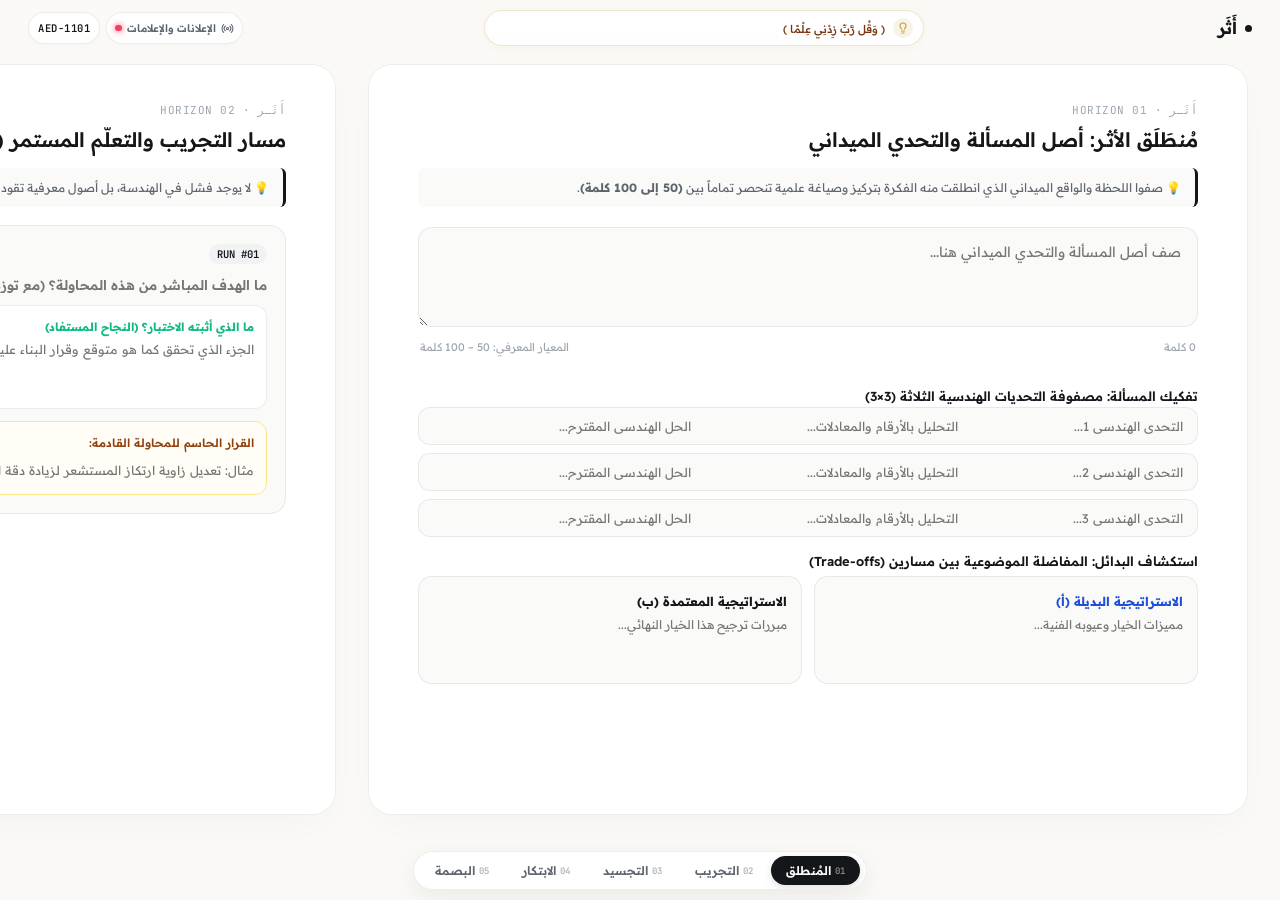
==== index.html @ 67feaacb "Rename أثر • ATHAR.html to index.html" ====
<!DOCTYPE html>
<html lang="ar" dir="rtl">
<head>
  <meta charset="UTF-8">
  <meta name="viewport" content="width=device-width, initial-scale=1.0, maximum-scale=1.0, user-scalable=no, viewport-fit=cover">
  <title>أَثَـر • ATHAR | المنظومة المعيارية الموحدة</title>
  
  <link rel="preconnect" href="https://fonts.googleapis.com">
  <link rel="preconnect" href="https://fonts.gstatic.com" crossorigin>
  <link href="https://fonts.googleapis.com/css2?family=Amiri:ital,wght@0,400;0,700&family=JetBrains+Mono:wght@400;500;600&family=Readex+Pro:wght@300;400;500;600;700&display=swap" rel="stylesheet">

  <style>
    :root {
      --bg-sky: #faf9f6;
      --surface-pure: #ffffff;
      --ink-deep: #141619;
      --ink-soft: #5e656e;
      --ink-subtle: #9ea5af;
      --border-whisper: rgba(0, 0, 0, 0.07);
      
      --accent-gold: #c89b3c;
      --accent-gold-soft: rgba(200, 155, 60, 0.12);
      --accent-emerald: #10b981;
      --accent-rose: #f43f5e;

      --radius-organic: 24px;
      --radius-pill: 9999px;
      --font-body: 'Readex Pro', -apple-system, BlinkMacSystemFont, sans-serif;
      --font-quran: 'Amiri', serif;
      --font-code: 'JetBrains Mono', monospace;

      --ease-genesis: cubic-bezier(0.16, 1, 0.3, 1);
    }

    * { box-sizing: border-box; margin: 0; padding: 0; font-family: var(--font-body); -webkit-tap-highlight-color: transparent; }

    html, body {
      width: 100vw;
      height: 100vh;
      height: 100dvh;
      overflow: hidden;
      background-color: var(--bg-sky);
      color: var(--ink-deep);
    }

    body {
      display: flex;
      flex-direction: column;
      position: relative;
    }

    /* 1. الترويسة الموحدة المنضبطة هندسياً */
    header {
      position: fixed;
      top: 0; left: 0; right: 0;
      padding: 10px clamp(8px, 2.5vw, 28px);
      display: flex;
      justify-content: space-between;
      align-items: center;
      gap: clamp(8px, 1.5vw, 16px);
      z-index: 100;
      pointer-events: none;
      background: linear-gradient(180deg, rgba(250, 249, 246, 0.98) 0%, rgba(250, 249, 246, 0.85) 80%, transparent 100%);
      backdrop-filter: blur(12px);
      -webkit-backdrop-filter: blur(12px);
      max-width: 100vw;
    }

    /* حيز الشعار الصافي ذو العرض الثابت والمستقر */
    .brand-stable-stage {
      display: flex;
      align-items: center;
      gap: 7.5px;
      height: 36px;
      width: 86px;
      min-width: 86px;
      max-width: 86px;
      pointer-events: auto;
      flex-shrink: 0;
      position: relative;
    }

    /* نطفة الأثر: في المنتصف الرأسي تماماً بمحاذاة الشعار */
    .genesis-seed-pulse {
      width: 7.5px;
      height: 7.5px;
      background: var(--ink-deep);
      border-radius: 50%;
      flex-shrink: 0;
      animation: pulseOrigin 3.2s infinite var(--ease-genesis);
      margin-top: 1px;
    }
    @keyframes pulseOrigin {
      0% { box-shadow: 0 0 0 0 rgba(20, 22, 25, 0.28); transform: scale(0.9); }
      50% { box-shadow: 0 0 0 7px rgba(20, 22, 25, 0); transform: scale(1.2); }
      100% { box-shadow: 0 0 0 0 rgba(20, 22, 25, 0); transform: scale(0.9); }
    }

    /* الشعار ككتلة واحدة نقية ومستحيلة الانفصال */
    .brand-logo-text {
      font-size: clamp(15px, 3vw, 16.5px);
      font-weight: 700;
      letter-spacing: -0.2px;
      line-height: 1;
      white-space: nowrap;
      transition: opacity 0.4s var(--ease-genesis), transform 0.4s var(--ease-genesis), filter 0.4s var(--ease-genesis);
      transform-origin: center right;
    }
    .brand-logo-text.fading {
      opacity: 0;
      transform: scale(0.92);
      filter: blur(3px);
    }

    /* حيز مصباح البصيرة المعزول تماماً عن أي تغيير */
    .insight-stable-deck {
      flex: 1;
      min-width: 0;
      max-width: 440px;
      height: 36px;
      pointer-events: auto;
      background: rgba(255, 255, 255, 0.95);
      border: 1px solid rgba(200, 155, 60, 0.25);
      border-radius: var(--radius-pill);
      padding: 0 10px;
      display: flex;
      align-items: center;
      gap: 8px;
      cursor: pointer;
      box-shadow: 0 2px 8px rgba(200, 155, 60, 0.06);
      transition: border-color 0.25s, box-shadow 0.25s;
    }
    .insight-stable-deck:hover {
      border-color: var(--accent-gold);
      box-shadow: 0 4px 14px rgba(200, 155, 60, 0.14);
    }

    .bulb-beacon {
      width: 20px;
      height: 20px;
      border-radius: 50%;
      background: var(--accent-gold-soft);
      color: var(--accent-gold);
      display: flex;
      align-items: center;
      justify-content: center;
      flex-shrink: 0;
    }

    /* نافذة العرض المقنعة للآيات والأحاديث */
    .insight-masked-viewport {
      flex: 1;
      min-width: 0;
      height: 100%;
      overflow: hidden;
      position: relative;
      mask-image: linear-gradient(to left, black 0%, black 90%, transparent 100%);
      -webkit-mask-image: linear-gradient(to left, black 0%, black 90%, transparent 100%);
    }

    /* النص القرآني والنبوي: معزول ومحمي من أي تغيير */
    .insight-kinetic-text {
      position: absolute;
      right: 0;
      top: 0;
      bottom: 0;
      white-space: nowrap;
      font-family: var(--font-body) !important;
      font-size: 11px !important;
      color: #78350f;
      font-weight: 500;
      line-height: 36px;
      display: inline-block;
      transition: opacity 0.4s var(--ease-genesis);
      will-change: right, opacity;
    }

    /* أدوات الترويسة اليسرى المحصنة الدائمة */
    .tools-cluster {
      display: flex;
      align-items: center;
      gap: 6px;
      pointer-events: auto;
      flex-shrink: 0;
    }

    /* زر «الإعلانات والإعلامات» الرسمي الرصين */
    .btn-notif-official {
      height: 32px;
      padding: 0 8px;
      border-radius: var(--radius-pill);
      background: rgba(255, 255, 255, 0.95);
      border: 1px solid var(--border-whisper);
      display: inline-flex;
      align-items: center;
      gap: 5px;
      color: var(--ink-soft);
      cursor: pointer;
      position: relative;
      transition: all 0.2s var(--ease-genesis);
      box-shadow: 0 2px 6px rgba(0, 0, 0, 0.02);
      flex-shrink: 0;
    }
    .btn-notif-official:hover { color: var(--ink-deep); border-color: rgba(0,0,0,0.18); transform: scale(1.02); }
    .btn-notif-official:active { transform: scale(0.95); }

    .btn-notif-label {
      font-size: 10.5px;
      font-weight: 600;
      display: none;
    }
    @media (min-width: 640px) { .btn-notif-label { display: inline; } }

    .signal-dot-live {
      width: 6.5px;
      height: 6.5px;
      background: var(--accent-rose);
      border-radius: 50%;
      box-shadow: 0 0 6px var(--accent-rose);
      animation: pulseSignal 2s infinite;
      flex-shrink: 0;
    }
    @keyframes pulseSignal {
      0%, 100% { opacity: 1; transform: scale(1); }
      50% { opacity: 0.4; transform: scale(0.85); }
    }

    /* كود ورمز الفريق الدائم الظهور */
    .team-code-pill {
      background: rgba(255, 255, 255, 0.95);
      border: 1px solid var(--border-whisper);
      padding: 0 9px;
      height: 32px;
      border-radius: var(--radius-pill);
      font-size: 10.5px;
      font-family: var(--font-code);
      font-weight: 600;
      color: var(--ink-deep);
      display: inline-flex;
      align-items: center;
      justify-content: center;
      flex-shrink: 0;
      box-shadow: 0 2px 6px rgba(0, 0, 0, 0.02);
      letter-spacing: 0.5px;
    }

    /* 2. مدرج الأفق المنزلق للشاشات */
    .horizon-runway {
      flex: 1;
      display: flex;
      overflow-x: auto;
      scroll-snap-type: x mandatory;
      scroll-behavior: smooth;
      scrollbar-width: none;
      padding: 64px clamp(10px, 2.5vw, 32px) 85px;
      gap: clamp(14px, 2.5vw, 32px);
      align-items: center;
    }
    .horizon-runway::-webkit-scrollbar { display: none; }

    .flight-frame-card {
      flex: 0 0 min(880px, calc(100vw - clamp(20px, 5vw, 64px)));
      height: 100%;
      scroll-snap-align: center;
      background: var(--surface-pure);
      border-radius: var(--radius-organic);
      border: 1px solid var(--border-whisper);
      box-shadow: 0 12px 36px -10px rgba(0, 0, 0, 0.035);
      overflow: hidden;
      display: flex;
      flex-direction: column;
      transform-origin: center center;
      animation: cardGenesis 0.8s var(--ease-genesis) backwards;
    }
    @keyframes cardGenesis {
      0% { opacity: 0; transform: scale(0.92); filter: blur(6px); }
      100% { opacity: 1; transform: scale(1); filter: blur(0); }
    }

    .module-iframe {
      width: 100%;
      height: 100%;
      border: none;
      display: block;
      background: transparent;
    }

    /* 3. شريط الأفق السفلي العربي الرصين */
    .horizon-dock {
      position: fixed;
      bottom: calc(10px + env(safe-area-inset-bottom, 0px));
      left: 50%;
      transform: translateX(-50%);
      background: rgba(255, 255, 255, 0.96);
      backdrop-filter: blur(20px);
      -webkit-backdrop-filter: blur(20px);
      border: 1px solid var(--border-whisper);
      box-shadow: 0 8px 24px rgba(0, 0, 0, 0.06);
      border-radius: var(--radius-pill);
      padding: 4px 6px;
      display: flex;
      align-items: center;
      gap: 3px;
      z-index: 100;
      max-width: calc(100vw - 16px);
      overflow-x: auto;
      scrollbar-width: none;
    }
    .horizon-dock::-webkit-scrollbar { display: none; }

    .horizon-btn {
      border: none;
      background: transparent;
      padding: 7px clamp(8px, 1.8vw, 15px);
      border-radius: var(--radius-pill);
      font-size: clamp(10.5px, 2.3vw, 12px);
      font-weight: 600;
      color: var(--ink-soft);
      cursor: pointer;
      display: flex;
      align-items: center;
      gap: 4px;
      transition: all 0.25s var(--ease-genesis);
      white-space: nowrap;
      flex-shrink: 0;
    }
    .horizon-btn.active {
      background: var(--ink-deep);
      color: #ffffff;
      box-shadow: 0 3px 10px rgba(0, 0, 0, 0.12);
    }
    .node-idx { font-family: var(--font-code); font-size: 9px; opacity: 0.5; }

    /* النوافذ المنبثقة المتولدة */
    .genesis-modal-overlay {
      position: fixed;
      top: 0; left: 0; right: 0; bottom: 0;
      background: rgba(15, 17, 21, 0.45);
      backdrop-filter: blur(8px);
      -webkit-backdrop-filter: blur(8px);
      display: none;
      align-items: center;
      justify-content: center;
      z-index: 10000;
      padding: 16px;
    }
    .genesis-modal-card {
      background: #ffffff;
      border-radius: 20px;
      width: 100%;
      max-width: 480px;
      padding: 24px;
      box-shadow: 0 20px 50px rgba(0,0,0,0.15);
      border: 1px solid rgba(0,0,0,0.06);
      transform-origin: center;
      animation: modalBloom 0.3s var(--ease-genesis);
    }
    @keyframes modalBloom {
      from { opacity: 0; transform: scale(0.9); }
      to { opacity: 1; transform: scale(1); }
    }

    /* توحيد خط عنوان قبس البصيرة والمصدر */
    .modal-harmonized-meta {
      font-family: var(--font-body);
      font-size: 11px;
      font-weight: 600;
      color: #92400e;
      text-align: center;
      display: block;
      letter-spacing: 0.2px;
    }

    .modal-quran-text {
      font-family: var(--font-quran);
      font-size: 19px;
      line-height: 1.8;
      color: #1c1917;
      text-align: center;
      margin: 16px 0;
    }

    .btn-close-modal {
      width: 100%;
      background: #f4f4f5;
      border: none;
      padding: 10px;
      border-radius: var(--radius-pill);
      font-size: 12px;
      font-weight: 600;
      color: var(--ink-soft);
      cursor: pointer;
      margin-top: 16px;
    }
    .btn-close-modal:hover { background: #e4e4e7; color: var(--ink-deep); }
  </style>
</head>
<body>

  <!-- 1. الترويسة الموحدة المنضبطة هندسياً -->
  <header>
    
    <!-- حيز الشعار النقي: الكلمة غير مجزأة إطلاقاً والراء متصلة حتماً -->
    <div class="brand-stable-stage">
      <div class="genesis-seed-pulse" title="نواة الأثر الحي"></div>
      <div class="brand-logo-text" id="brandLogo">أَثَـر</div>
    </div>

    <!-- حيز مصباح البصيرة المعزول تماماً عن التغيير -->
    <div class="insight-stable-deck" onclick="openInsightModal()" title="انقر لقراءة قبس البصيرة كاملاً">
      <div class="bulb-beacon">
        <svg width="12" height="12" viewBox="0 0 24 24" fill="none" stroke="currentColor" stroke-width="2.2" stroke-linecap="round" stroke-linejoin="round">
          <path d="M15 14c.2-1 .7-1.7 1.5-2.5 1-.9 1.5-2.2 1.5-3.5A6 6 0 0 0 6 8c0 1 .2 2.2 1.5 3.5.7.7 1.3 1.5 1.5 2.5"/>
          <path d="M9 18h6"/><path d="M10 22h4"/>
        </svg>
      </div>
      <div class="insight-masked-viewport" id="insightViewport">
        <div class="insight-kinetic-text" id="insightText">﴿ وَقُل رَّبِّ زِدْنِي عِلْمًا ﴾</div>
      </div>
    </div>

    <!-- أدوات الترويسة اليسرى المحصنة الدائمة -->
    <div class="tools-cluster">
      <button class="btn-notif-official" onclick="openNotifModal()" title="الإعلانات والإعلامات الرسمية">
        <svg width="13" height="13" viewBox="0 0 24 24" fill="none" stroke="currentColor" stroke-width="2" stroke-linecap="round" stroke-linejoin="round">
          <path d="M4.9 19.1C1 15.2 1 8.8 4.9 4.9"/>
          <path d="M7.8 16.2c-2.3-2.3-2.3-6.1 0-8.5"/>
          <circle cx="12" cy="12" r="2"/>
          <path d="M16.2 7.8c2.3 2.3 2.3 6.1 0 8.5"/>
          <path d="M19.1 4.9C23 8.8 23 15.2 19.1 19.1"/>
        </svg>
        <span class="btn-notif-label">الإعلانات والإعلامات</span>
        <span class="signal-dot-live"></span>
      </button>

      <div class="team-code-pill">AED-1101</div>
    </div>
  </header>

  <!-- 2. مدرج الأفق المنزلق للشاشات الخمس المتخصصة -->
  <main class="horizon-runway" id="runway">
    <div class="flight-frame-card">
      <iframe class="module-iframe" src="modules/01_منطلق_الأثر.html"></iframe>
    </div>
    <div class="flight-frame-card">
      <iframe class="module-iframe" src="modules/02_مسار_التجريب.html"></iframe>
    </div>
    <div class="flight-frame-card">
      <iframe class="module-iframe" src="modules/03_التجسيد_المادي.html"></iframe>
    </div>
    <div class="flight-frame-card">
      <iframe class="module-iframe" src="modules/04_أمانة_الابتكار.html"></iframe>
    </div>
    <div class="flight-frame-card">
      <iframe class="module-iframe" src="modules/05_بصمة_الصانع.html"></iframe>
    </div>
  </main>

  <!-- 3. شريط الأفق السفلي (أسماء الفصول عربية راسخة وثابتة بلا تبديل) -->
  <nav class="horizon-dock">
    <button class="horizon-btn active" onclick="glideToModule(0, this)">
      <span class="node-idx">01</span>
      <span>المُنطلق</span>
    </button>
    <button class="horizon-btn" onclick="glideToModule(1, this)">
      <span class="node-idx">02</span>
      <span>التجريب</span>
    </button>
    <button class="horizon-btn" onclick="glideToModule(2, this)">
      <span class="node-idx">03</span>
      <span>التجسيد</span>
    </button>
    <button class="horizon-btn" onclick="glideToModule(3, this)">
      <span class="node-idx">04</span>
      <span>الابتكار</span>
    </button>
    <button class="horizon-btn" onclick="glideToModule(4, this)">
      <span class="node-idx">05</span>
      <span>البصمة</span>
    </button>
  </nav>

  <!-- نافذة قبس البصيرة المنبثقة -->
  <div class="genesis-modal-overlay" id="insightModal" onclick="if(event.target===this) closeInsightModal()">
    <div class="genesis-modal-card">
      <div style="display:flex; justify-content:center; margin-bottom:8px;">
        <div class="bulb-beacon" style="width:28px; height:28px;">
          <svg width="15" height="15" viewBox="0 0 24 24" fill="none" stroke="currentColor" stroke-width="2"><path d="M15 14c.2-1 .7-1.7 1.5-2.5 1-.9 1.5-2.2 1.5-3.5A6 6 0 0 0 6 8c0 1 .2 2.2 1.5 3.5.7.7 1.3 1.5 1.5 2.5"/><path d="M9 18h6"/><path d="M10 22h4"/></svg>
        </div>
      </div>

      <span class="modal-harmonized-meta">قبس من نور الوحي والعمل</span>
      
      <div class="modal-quran-text" id="modalFullQuote">﴿ إِنَّا لَا نُضِيعُ أَجْرَ مَنْ أَحْسَنَ عَمَلًا ﴾</div>

      <span class="modal-harmonized-meta" id="modalQuoteSource">سورة الكهف · الآية 30</span>

      <button class="btn-close-modal" onclick="closeInsightModal()">تمثّل المعنى ومواصلة الأثر</button>
    </div>
  </div>

  <!-- نافذة « الإعلانات والإعلامات » الرسمية المعتمدة -->
  <div class="genesis-modal-overlay" id="notifModal" onclick="if(event.target===this) closeNotifModal()">
    <div class="genesis-modal-card">
      <div style="display:flex; justify-content:space-between; align-items:center; border-bottom:1px solid #f1f2f4; padding-bottom:8px; margin-bottom:12px;">
        <div style="display:flex; align-items:center; gap:8px;">
          <span class="signal-dot-live"></span>
          <strong style="font-size:13.5px; color:var(--ink-deep);">الإعلانات والإعلامات</strong>
        </div>
        <span style="font-family:var(--font-code); font-size:10px; color:var(--ink-subtle);">LIVE STREAM</span>
      </div>

      <div style="background:#fafaf8; border:1px solid var(--border-whisper); padding:12px; border-radius:12px; margin-bottom:8px;">
        <span style="font-size:10.5px; color:#92400e; font-weight:700;">إدارة المنظومة المركزية</span>
        <h4 style="font-size:12px; margin:3px 0; color:var(--ink-deep);">تأكيد موثوقية الأثر وتكامل الحقول</h4>
        <p style="font-size:11.5px; color:var(--ink-soft); line-height:1.5; margin:0;">
          تم تفعيل تدقيق مصفوفة التحديات ودرع التحقق البشري من الذكاء الاصطناعي بنجاح لكافة أعضاء الفريق.
        </p>
      </div>

      <button class="btn-close-modal" onclick="closeNotifModal()">إغلاق</button>
    </div>
  </div>

  <script>
    const sleep = ms => new Promise(resolve => setTimeout(resolve, ms));

    // =========================================================================
    // 1. تبادل الشعار النقي المصمت: « أَثَـر » ↔ « ATHAR » ككتلة واحدة أصيلة
    // =========================================================================
    let isArabicLogo = true;
    const logoEl = document.getElementById('brandLogo');

    setInterval(() => {
      isArabicLogo = !isArabicLogo;
      logoEl.classList.add('fading');
      setTimeout(() => {
        logoEl.textContent = isArabicLogo ? 'أَثَـر' : 'ATHAR';
        logoEl.style.letterSpacing = isArabicLogo ? '-0.2px' : '0.5px';
        logoEl.classList.remove('fading');
      }, 400);
    }, 4500);

    // =========================================================================
    // 2. خوارزمية البصيرة الحركية المكتملة (عرض كامل ➔ مهلة تأمل ➔ انتقال)
    // =========================================================================
    const INSIGHT_BANK = [
      { short: "﴿ وَقُل رَّبِّ زِدْنِي عِلْمًا ﴾", full: "﴿ فَتَعَالَى اللَّهُ الْمَلِكُ الْحَقُّ ۗ وَلَا تَعْجَلْ بِالْقُرْآنِ مِن قَبْلِ أَن يُقْضَىٰ إِلَيْكَ وَحْيُهُ ۖ وَقُل رَّبِّ زِدْنِي عِلْمًا ﴾", src: "سورة طه · الآية 114" },
      { short: "« إِنَّ اللَّهَ يُحِبُّ إِذَا عَمِلَ أَحَدُكُمْ عَمَلًا أَنْ يُتْقِنَهُ »", full: "« إِنَّ اللَّهَ تَعَالَى يُحِبُّ إِذَا عَمِلَ أَحَدُكُمْ عَمَلًا أَنْ يُتْقِنَهُ »", src: "حديث شريف · رواه البيهقي" },
      { short: "﴿ صُنْعَ اللَّهِ الَّذِي أَتْقَنَ كُلَّ شَيْءٍ ﴾", full: "﴿ صُنْعَ اللَّهِ الَّذِي أَتْقَنَ كُلَّ شَيْءٍ ۚ إِنَّهُ خَبِيرٌ بِمَا تَفْعَلُونَ ﴾", src: "سورة النمل · الآية 88" },
      { short: "« مَنْ سَلَكَ طَرِيقًا يَلْتَمِسُ فِيهِ عِلْمًا سَهَّلَ اللَّهُ لَهُ طَرِيقًا إِلَى الْجَنَّةِ »", full: "« وَمَنْ سَلَكَ طَرِيقًا يَلْتَمِسُ فِيهِ عِلْمًا سَهَّلَ اللَّهُ لَهُ بِهِ طَرِيقًا إِلَى الْجَنَّةِ »", src: "حديث شريف · صحيح مسلم" },
      { short: "﴿ إِنَّا لَا نُضِيعُ أَجْرَ مَنْ أَحْسَنَ عَمَلًا ﴾", full: "﴿ إِنَّ الَّذِينَ آمَنُوا وَعَمِلُوا الصَّالِحَاتِ إِنَّا لَا نُضِيعُ أَجْرَ مَنْ أَحْسَنَ عَمَلًا ﴾", src: "سورة الكهف · الآية 30" }
    ];

    let currentInsightIdx = 0;
    const insightTextEl = document.getElementById('insightText');
    const viewportEl = document.getElementById('insightViewport');

    async function runInsightLifecycle() {
      while (true) {
        const item = INSIGHT_BANK[currentInsightIdx];

        insightTextEl.style.transition = 'none';
        insightTextEl.style.right = '0px';
        insightTextEl.style.opacity = '0';
        insightTextEl.textContent = item.short;

        await sleep(50);
        insightTextEl.style.transition = 'opacity 0.4s ease';
        insightTextEl.style.opacity = '1';

        await sleep(2200);

        const containerWidth = viewportEl.clientWidth;
        const textWidth = insightTextEl.scrollWidth;
        const overflow = textWidth - containerWidth;

        if (overflow > 6) {
          const scrollDuration = (overflow / 32);
          insightTextEl.style.transition = `right ${scrollDuration}s linear`;
          insightTextEl.style.right = `-${overflow + 8}px`;

          await sleep(scrollDuration * 1000);
        }

        await sleep(3800);

        insightTextEl.style.transition = 'opacity 0.5s ease';
        insightTextEl.style.opacity = '0';
        await sleep(500);

        currentInsightIdx = (currentInsightIdx + 1) % INSIGHT_BANK.length;
      }
    }

    window.addEventListener('DOMContentLoaded', () => {
      runInsightLifecycle();
    });

    function openInsightModal() {
      const item = INSIGHT_BANK[currentInsightIdx];
      document.getElementById('modalFullQuote').textContent = item.full;
      document.getElementById('modalQuoteSource').textContent = item.src;
      document.getElementById('insightModal').style.display = 'flex';
    }
    function closeInsightModal() { document.getElementById('insightModal').style.display = 'none'; }
    function openNotifModal() { document.getElementById('notifModal').style.display = 'flex'; }
    function closeNotifModal() { document.getElementById('notifModal').style.display = 'none'; }

    // =========================================================================
    // 3. ملاحة الأفق الثابتة والسلسة
    // =========================================================================
    const runway = document.getElementById('runway');
    const cards = document.querySelectorAll('.flight-frame-card');
    const buttons = document.querySelectorAll('.horizon-btn');

    function glideToModule(index, btnEl) {
      buttons.forEach(b => b.classList.remove('active'));
      btnEl.classList.add('active');

      cards[index].scrollIntoView({
        behavior: 'smooth',
        inline: 'center',
        block: 'nearest'
      });
    }

    runway.addEventListener('scroll', () => {
      let closest = 0;
      let minDiff = Infinity;
      cards.forEach((card, idx) => {
        const box = card.getBoundingClientRect();
        const diff = Math.abs(box.left + box.width / 2 - window.innerWidth / 2);
        if (diff < minDiff) { minDiff = diff; closest = idx; }
      });
      buttons.forEach((b, i) => b.classList.toggle('active', i === closest));
    }, { passive: true });

    document.addEventListener('keydown', (e) => {
      let activeIdx = Array.from(buttons).findIndex(b => b.classList.contains('active'));
      if (e.key === 'ArrowLeft' && activeIdx < cards.length - 1) glideToModule(activeIdx + 1, buttons[activeIdx + 1]);
      else if (e.key === 'ArrowRight' && activeIdx > 0) glideToModule(activeIdx - 1, buttons[activeIdx - 1]);
      if (e.key === 'Escape') { closeInsightModal(); closeNotifModal(); }
    });
  </script>
</body>
</html>
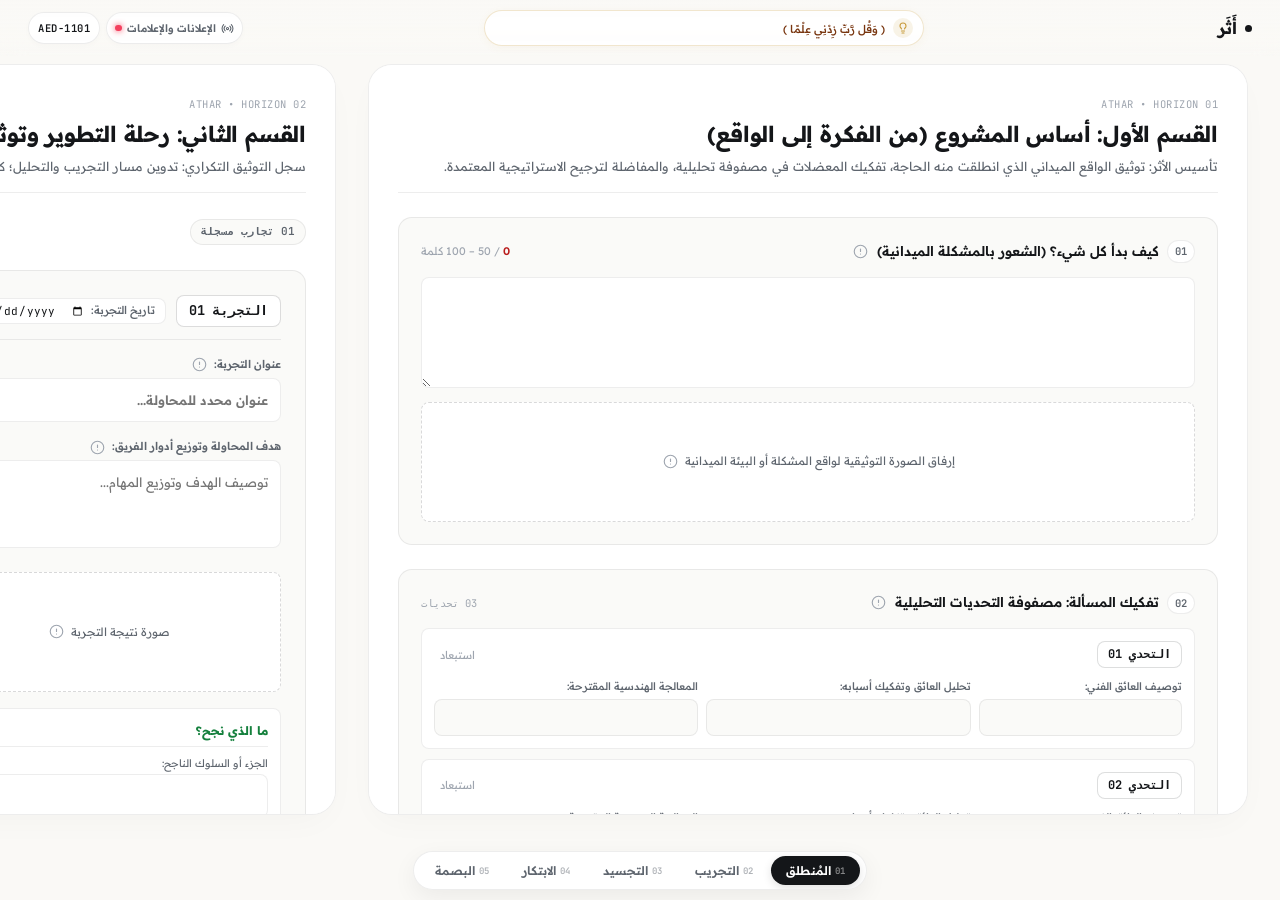
==== commit 6e77542d: "Update index.html" ====
--- a/index.html
+++ b/index.html
@@ -3,7 +3,7 @@
 <head>
   <meta charset="UTF-8">
   <meta name="viewport" content="width=device-width, initial-scale=1.0, maximum-scale=1.0, user-scalable=no, viewport-fit=cover">
-  <title>أَثَـر • ATHAR | المنظومة المعيارية الموحدة</title>
+  <title>أَثَـر • ATHAR | البطولة الوطنية للابتكار والروبوت</title>
   
   <link rel="preconnect" href="https://fonts.googleapis.com">
   <link rel="preconnect" href="https://fonts.gstatic.com" crossorigin>
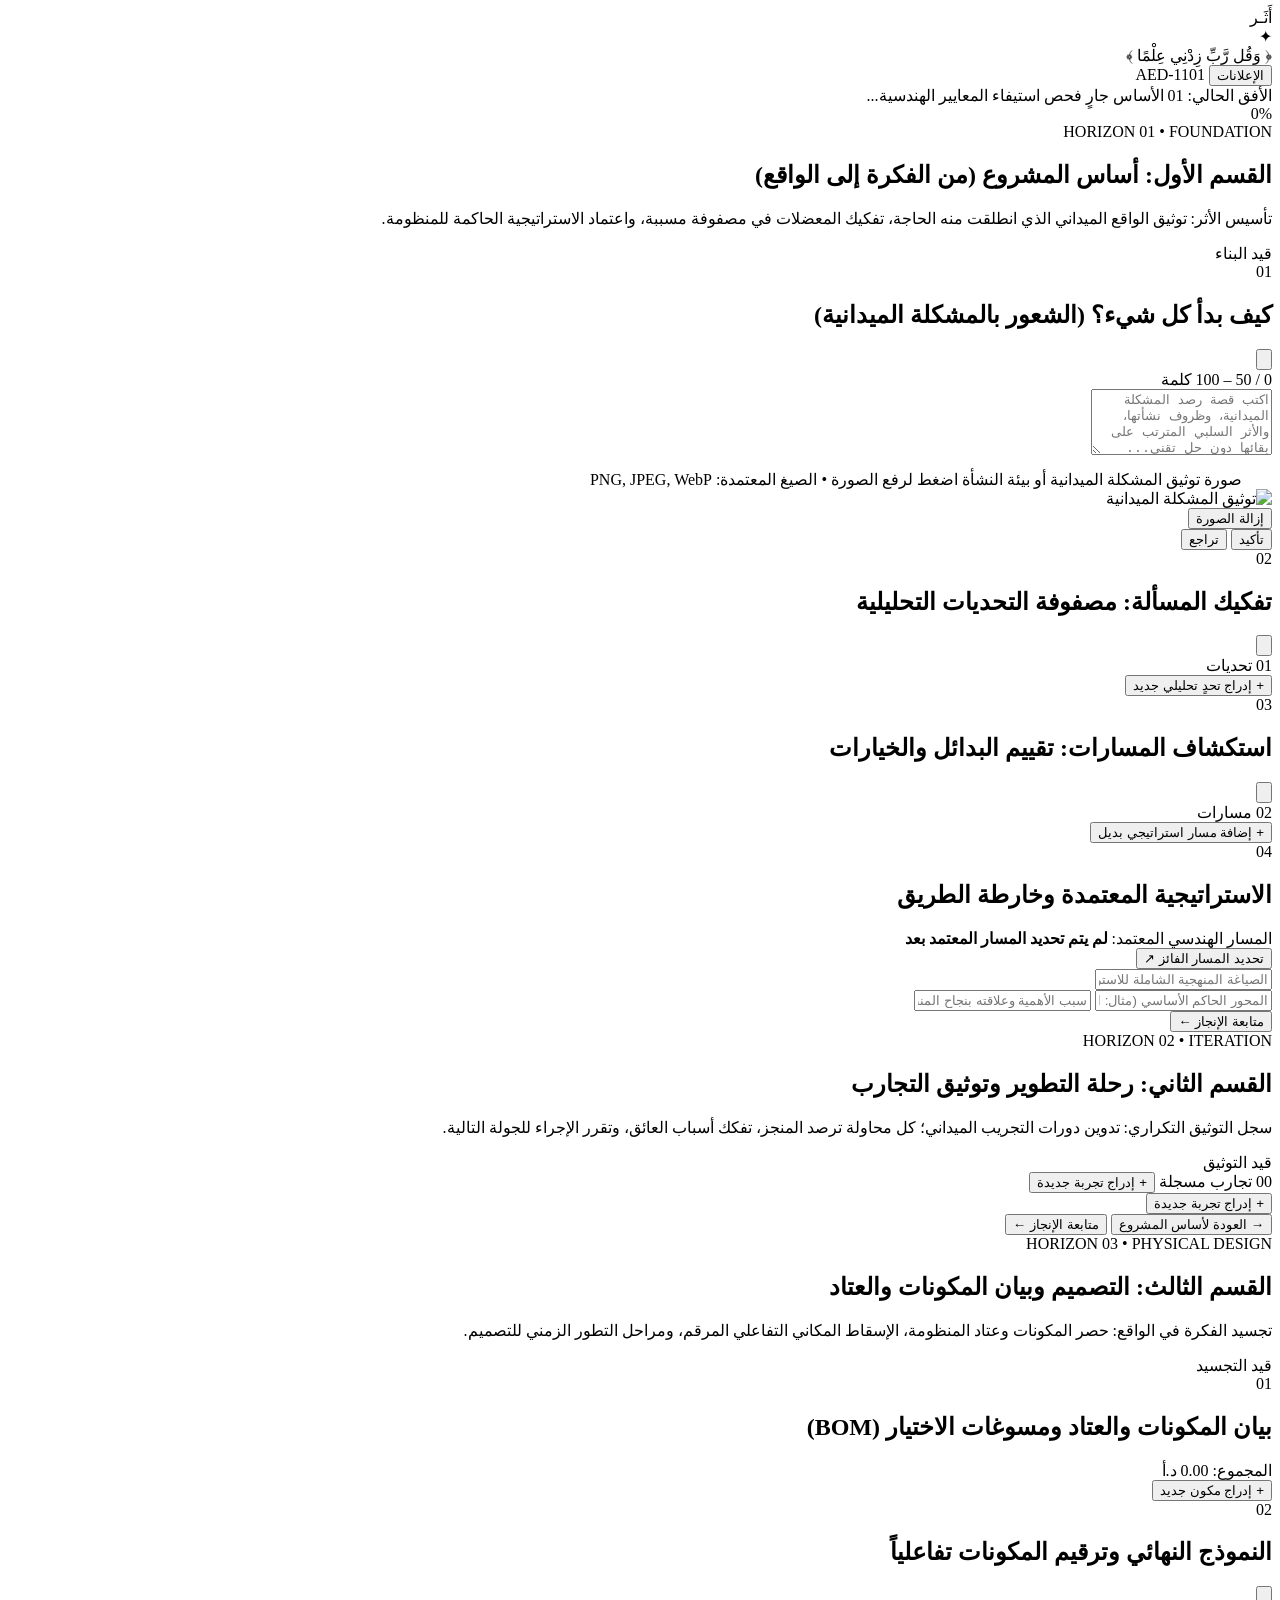
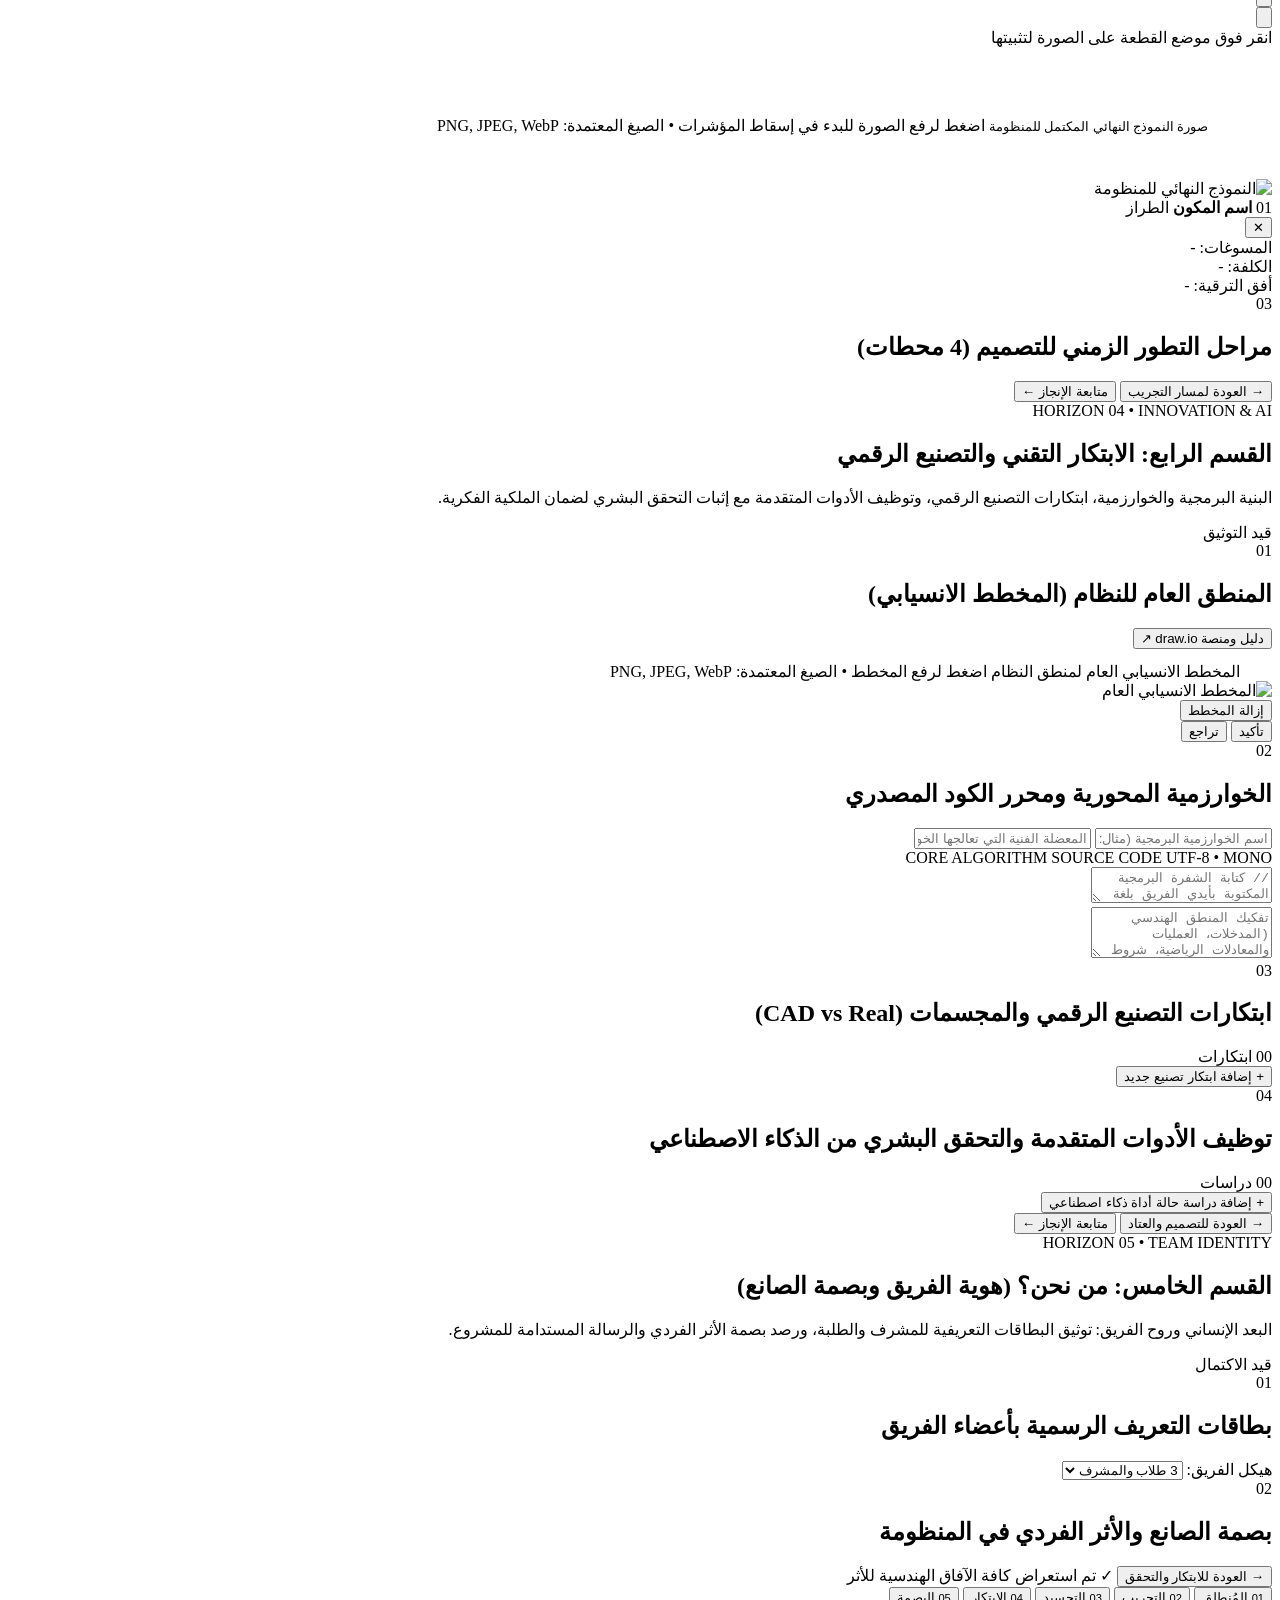
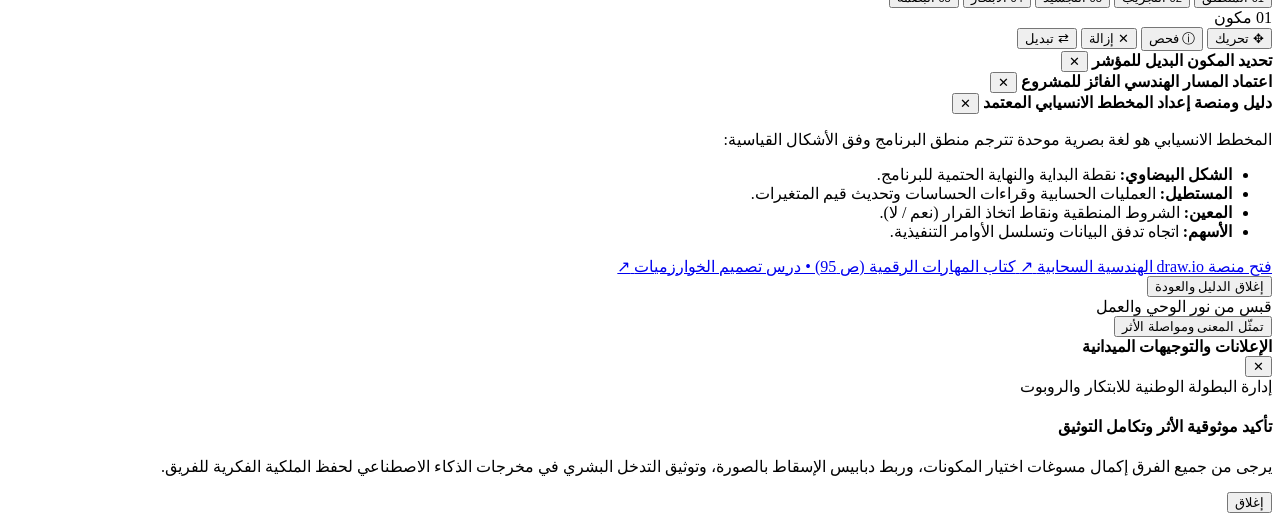
==== commit 97e537b1: "Create index.html" ====
--- a/index.html
+++ b/index.html
@@ -3,645 +3,649 @@
 <head>
   <meta charset="UTF-8">
   <meta name="viewport" content="width=device-width, initial-scale=1.0, maximum-scale=1.0, user-scalable=no, viewport-fit=cover">
-  <title>أَثَـر • ATHAR | البطولة الوطنية للابتكار والروبوت</title>
+  <title>أَثَـر • استوديو التوثيق الهندسي المطور | البطولة الوطنية للابتكار والروبوت</title>
   
+  <!-- الخطوط العربية والأكاديمية المعتمدة -->
   <link rel="preconnect" href="https://fonts.googleapis.com">
   <link rel="preconnect" href="https://fonts.gstatic.com" crossorigin>
-  <link href="https://fonts.googleapis.com/css2?family=Amiri:ital,wght@0,400;0,700&family=JetBrains+Mono:wght@400;500;600&family=Readex+Pro:wght@300;400;500;600;700&display=swap" rel="stylesheet">
-
-  <style>
-    :root {
-      --bg-sky: #faf9f6;
-      --surface-pure: #ffffff;
-      --ink-deep: #141619;
-      --ink-soft: #5e656e;
-      --ink-subtle: #9ea5af;
-      --border-whisper: rgba(0, 0, 0, 0.07);
-      
-      --accent-gold: #c89b3c;
-      --accent-gold-soft: rgba(200, 155, 60, 0.12);
-      --accent-emerald: #10b981;
-      --accent-rose: #f43f5e;
-
-      --radius-organic: 24px;
-      --radius-pill: 9999px;
-      --font-body: 'Readex Pro', -apple-system, BlinkMacSystemFont, sans-serif;
-      --font-quran: 'Amiri', serif;
-      --font-code: 'JetBrains Mono', monospace;
-
-      --ease-genesis: cubic-bezier(0.16, 1, 0.3, 1);
-    }
-
-    * { box-sizing: border-box; margin: 0; padding: 0; font-family: var(--font-body); -webkit-tap-highlight-color: transparent; }
-
-    html, body {
-      width: 100vw;
-      height: 100vh;
-      height: 100dvh;
-      overflow: hidden;
-      background-color: var(--bg-sky);
-      color: var(--ink-deep);
-    }
-
-    body {
-      display: flex;
-      flex-direction: column;
-      position: relative;
-    }
-
-    /* 1. الترويسة الموحدة المنضبطة هندسياً */
-    header {
-      position: fixed;
-      top: 0; left: 0; right: 0;
-      padding: 10px clamp(8px, 2.5vw, 28px);
-      display: flex;
-      justify-content: space-between;
-      align-items: center;
-      gap: clamp(8px, 1.5vw, 16px);
-      z-index: 100;
-      pointer-events: none;
-      background: linear-gradient(180deg, rgba(250, 249, 246, 0.98) 0%, rgba(250, 249, 246, 0.85) 80%, transparent 100%);
-      backdrop-filter: blur(12px);
-      -webkit-backdrop-filter: blur(12px);
-      max-width: 100vw;
-    }
-
-    /* حيز الشعار الصافي ذو العرض الثابت والمستقر */
-    .brand-stable-stage {
-      display: flex;
-      align-items: center;
-      gap: 7.5px;
-      height: 36px;
-      width: 86px;
-      min-width: 86px;
-      max-width: 86px;
-      pointer-events: auto;
-      flex-shrink: 0;
-      position: relative;
-    }
-
-    /* نطفة الأثر: في المنتصف الرأسي تماماً بمحاذاة الشعار */
-    .genesis-seed-pulse {
-      width: 7.5px;
-      height: 7.5px;
-      background: var(--ink-deep);
-      border-radius: 50%;
-      flex-shrink: 0;
-      animation: pulseOrigin 3.2s infinite var(--ease-genesis);
-      margin-top: 1px;
-    }
-    @keyframes pulseOrigin {
-      0% { box-shadow: 0 0 0 0 rgba(20, 22, 25, 0.28); transform: scale(0.9); }
-      50% { box-shadow: 0 0 0 7px rgba(20, 22, 25, 0); transform: scale(1.2); }
-      100% { box-shadow: 0 0 0 0 rgba(20, 22, 25, 0); transform: scale(0.9); }
-    }
-
-    /* الشعار ككتلة واحدة نقية ومستحيلة الانفصال */
-    .brand-logo-text {
-      font-size: clamp(15px, 3vw, 16.5px);
-      font-weight: 700;
-      letter-spacing: -0.2px;
-      line-height: 1;
-      white-space: nowrap;
-      transition: opacity 0.4s var(--ease-genesis), transform 0.4s var(--ease-genesis), filter 0.4s var(--ease-genesis);
-      transform-origin: center right;
-    }
-    .brand-logo-text.fading {
-      opacity: 0;
-      transform: scale(0.92);
-      filter: blur(3px);
-    }
-
-    /* حيز مصباح البصيرة المعزول تماماً عن أي تغيير */
-    .insight-stable-deck {
-      flex: 1;
-      min-width: 0;
-      max-width: 440px;
-      height: 36px;
-      pointer-events: auto;
-      background: rgba(255, 255, 255, 0.95);
-      border: 1px solid rgba(200, 155, 60, 0.25);
-      border-radius: var(--radius-pill);
-      padding: 0 10px;
-      display: flex;
-      align-items: center;
-      gap: 8px;
-      cursor: pointer;
-      box-shadow: 0 2px 8px rgba(200, 155, 60, 0.06);
-      transition: border-color 0.25s, box-shadow 0.25s;
-    }
-    .insight-stable-deck:hover {
-      border-color: var(--accent-gold);
-      box-shadow: 0 4px 14px rgba(200, 155, 60, 0.14);
-    }
-
-    .bulb-beacon {
-      width: 20px;
-      height: 20px;
-      border-radius: 50%;
-      background: var(--accent-gold-soft);
-      color: var(--accent-gold);
-      display: flex;
-      align-items: center;
-      justify-content: center;
-      flex-shrink: 0;
-    }
-
-    /* نافذة العرض المقنعة للآيات والأحاديث */
-    .insight-masked-viewport {
-      flex: 1;
-      min-width: 0;
-      height: 100%;
-      overflow: hidden;
-      position: relative;
-      mask-image: linear-gradient(to left, black 0%, black 90%, transparent 100%);
-      -webkit-mask-image: linear-gradient(to left, black 0%, black 90%, transparent 100%);
-    }
-
-    /* النص القرآني والنبوي: معزول ومحمي من أي تغيير */
-    .insight-kinetic-text {
-      position: absolute;
-      right: 0;
-      top: 0;
-      bottom: 0;
-      white-space: nowrap;
-      font-family: var(--font-body) !important;
-      font-size: 11px !important;
-      color: #78350f;
-      font-weight: 500;
-      line-height: 36px;
-      display: inline-block;
-      transition: opacity 0.4s var(--ease-genesis);
-      will-change: right, opacity;
-    }
-
-    /* أدوات الترويسة اليسرى المحصنة الدائمة */
-    .tools-cluster {
-      display: flex;
-      align-items: center;
-      gap: 6px;
-      pointer-events: auto;
-      flex-shrink: 0;
-    }
-
-    /* زر «الإعلانات والإعلامات» الرسمي الرصين */
-    .btn-notif-official {
-      height: 32px;
-      padding: 0 8px;
-      border-radius: var(--radius-pill);
-      background: rgba(255, 255, 255, 0.95);
-      border: 1px solid var(--border-whisper);
-      display: inline-flex;
-      align-items: center;
-      gap: 5px;
-      color: var(--ink-soft);
-      cursor: pointer;
-      position: relative;
-      transition: all 0.2s var(--ease-genesis);
-      box-shadow: 0 2px 6px rgba(0, 0, 0, 0.02);
-      flex-shrink: 0;
-    }
-    .btn-notif-official:hover { color: var(--ink-deep); border-color: rgba(0,0,0,0.18); transform: scale(1.02); }
-    .btn-notif-official:active { transform: scale(0.95); }
-
-    .btn-notif-label {
-      font-size: 10.5px;
-      font-weight: 600;
-      display: none;
-    }
-    @media (min-width: 640px) { .btn-notif-label { display: inline; } }
-
-    .signal-dot-live {
-      width: 6.5px;
-      height: 6.5px;
-      background: var(--accent-rose);
-      border-radius: 50%;
-      box-shadow: 0 0 6px var(--accent-rose);
-      animation: pulseSignal 2s infinite;
-      flex-shrink: 0;
-    }
-    @keyframes pulseSignal {
-      0%, 100% { opacity: 1; transform: scale(1); }
-      50% { opacity: 0.4; transform: scale(0.85); }
-    }
-
-    /* كود ورمز الفريق الدائم الظهور */
-    .team-code-pill {
-      background: rgba(255, 255, 255, 0.95);
-      border: 1px solid var(--border-whisper);
-      padding: 0 9px;
-      height: 32px;
-      border-radius: var(--radius-pill);
-      font-size: 10.5px;
-      font-family: var(--font-code);
-      font-weight: 600;
-      color: var(--ink-deep);
-      display: inline-flex;
-      align-items: center;
-      justify-content: center;
-      flex-shrink: 0;
-      box-shadow: 0 2px 6px rgba(0, 0, 0, 0.02);
-      letter-spacing: 0.5px;
-    }
-
-    /* 2. مدرج الأفق المنزلق للشاشات */
-    .horizon-runway {
-      flex: 1;
-      display: flex;
-      overflow-x: auto;
-      scroll-snap-type: x mandatory;
-      scroll-behavior: smooth;
-      scrollbar-width: none;
-      padding: 64px clamp(10px, 2.5vw, 32px) 85px;
-      gap: clamp(14px, 2.5vw, 32px);
-      align-items: center;
-    }
-    .horizon-runway::-webkit-scrollbar { display: none; }
-
-    .flight-frame-card {
-      flex: 0 0 min(880px, calc(100vw - clamp(20px, 5vw, 64px)));
-      height: 100%;
-      scroll-snap-align: center;
-      background: var(--surface-pure);
-      border-radius: var(--radius-organic);
-      border: 1px solid var(--border-whisper);
-      box-shadow: 0 12px 36px -10px rgba(0, 0, 0, 0.035);
-      overflow: hidden;
-      display: flex;
-      flex-direction: column;
-      transform-origin: center center;
-      animation: cardGenesis 0.8s var(--ease-genesis) backwards;
-    }
-    @keyframes cardGenesis {
-      0% { opacity: 0; transform: scale(0.92); filter: blur(6px); }
-      100% { opacity: 1; transform: scale(1); filter: blur(0); }
-    }
-
-    .module-iframe {
-      width: 100%;
-      height: 100%;
-      border: none;
-      display: block;
-      background: transparent;
-    }
-
-    /* 3. شريط الأفق السفلي العربي الرصين */
-    .horizon-dock {
-      position: fixed;
-      bottom: calc(10px + env(safe-area-inset-bottom, 0px));
-      left: 50%;
-      transform: translateX(-50%);
-      background: rgba(255, 255, 255, 0.96);
-      backdrop-filter: blur(20px);
-      -webkit-backdrop-filter: blur(20px);
-      border: 1px solid var(--border-whisper);
-      box-shadow: 0 8px 24px rgba(0, 0, 0, 0.06);
-      border-radius: var(--radius-pill);
-      padding: 4px 6px;
-      display: flex;
-      align-items: center;
-      gap: 3px;
-      z-index: 100;
-      max-width: calc(100vw - 16px);
-      overflow-x: auto;
-      scrollbar-width: none;
-    }
-    .horizon-dock::-webkit-scrollbar { display: none; }
-
-    .horizon-btn {
-      border: none;
-      background: transparent;
-      padding: 7px clamp(8px, 1.8vw, 15px);
-      border-radius: var(--radius-pill);
-      font-size: clamp(10.5px, 2.3vw, 12px);
-      font-weight: 600;
-      color: var(--ink-soft);
-      cursor: pointer;
-      display: flex;
-      align-items: center;
-      gap: 4px;
-      transition: all 0.25s var(--ease-genesis);
-      white-space: nowrap;
-      flex-shrink: 0;
-    }
-    .horizon-btn.active {
-      background: var(--ink-deep);
-      color: #ffffff;
-      box-shadow: 0 3px 10px rgba(0, 0, 0, 0.12);
-    }
-    .node-idx { font-family: var(--font-code); font-size: 9px; opacity: 0.5; }
-
-    /* النوافذ المنبثقة المتولدة */
-    .genesis-modal-overlay {
-      position: fixed;
-      top: 0; left: 0; right: 0; bottom: 0;
-      background: rgba(15, 17, 21, 0.45);
-      backdrop-filter: blur(8px);
-      -webkit-backdrop-filter: blur(8px);
-      display: none;
-      align-items: center;
-      justify-content: center;
-      z-index: 10000;
-      padding: 16px;
-    }
-    .genesis-modal-card {
-      background: #ffffff;
-      border-radius: 20px;
-      width: 100%;
-      max-width: 480px;
-      padding: 24px;
-      box-shadow: 0 20px 50px rgba(0,0,0,0.15);
-      border: 1px solid rgba(0,0,0,0.06);
-      transform-origin: center;
-      animation: modalBloom 0.3s var(--ease-genesis);
-    }
-    @keyframes modalBloom {
-      from { opacity: 0; transform: scale(0.9); }
-      to { opacity: 1; transform: scale(1); }
-    }
-
-    /* توحيد خط عنوان قبس البصيرة والمصدر */
-    .modal-harmonized-meta {
-      font-family: var(--font-body);
-      font-size: 11px;
-      font-weight: 600;
-      color: #92400e;
-      text-align: center;
-      display: block;
-      letter-spacing: 0.2px;
-    }
-
-    .modal-quran-text {
-      font-family: var(--font-quran);
-      font-size: 19px;
-      line-height: 1.8;
-      color: #1c1917;
-      text-align: center;
-      margin: 16px 0;
-    }
-
-    .btn-close-modal {
-      width: 100%;
-      background: #f4f4f5;
-      border: none;
-      padding: 10px;
-      border-radius: var(--radius-pill);
-      font-size: 12px;
-      font-weight: 600;
-      color: var(--ink-soft);
-      cursor: pointer;
-      margin-top: 16px;
-    }
-    .btn-close-modal:hover { background: #e4e4e7; color: var(--ink-deep); }
-  </style>
+  <link href="https://fonts.googleapis.com/css2?family=Amiri:ital,wght@0,400;0,700&family=JetBrains+Mono:wght@400;500;600;700&family=Readex+Pro:wght@300;400;500;600;700&display=swap" rel="stylesheet">
+
+  <!-- ملف الأنماط البصرية والهوية التصميمية الموحدة -->
+  <link rel="stylesheet" href="css/style.css">
 </head>
 <body>
 
-  <!-- 1. الترويسة الموحدة المنضبطة هندسياً -->
-  <header>
-    
-    <!-- حيز الشعار النقي: الكلمة غير مجزأة إطلاقاً والراء متصلة حتماً -->
-    <div class="brand-stable-stage">
-      <div class="genesis-seed-pulse" title="نواة الأثر الحي"></div>
-      <div class="brand-logo-text" id="brandLogo">أَثَـر</div>
-    </div>
-
-    <!-- حيز مصباح البصيرة المعزول تماماً عن التغيير -->
-    <div class="insight-stable-deck" onclick="openInsightModal()" title="انقر لقراءة قبس البصيرة كاملاً">
-      <div class="bulb-beacon">
-        <svg width="12" height="12" viewBox="0 0 24 24" fill="none" stroke="currentColor" stroke-width="2.2" stroke-linecap="round" stroke-linejoin="round">
-          <path d="M15 14c.2-1 .7-1.7 1.5-2.5 1-.9 1.5-2.2 1.5-3.5A6 6 0 0 0 6 8c0 1 .2 2.2 1.5 3.5.7.7 1.3 1.5 1.5 2.5"/>
-          <path d="M9 18h6"/><path d="M10 22h4"/>
-        </svg>
-      </div>
-      <div class="insight-masked-viewport" id="insightViewport">
-        <div class="insight-kinetic-text" id="insightText">﴿ وَقُل رَّبِّ زِدْنِي عِلْمًا ﴾</div>
-      </div>
-    </div>
-
-    <!-- أدوات الترويسة اليسرى المحصنة الدائمة -->
-    <div class="tools-cluster">
-      <button class="btn-notif-official" onclick="openNotifModal()" title="الإعلانات والإعلامات الرسمية">
-        <svg width="13" height="13" viewBox="0 0 24 24" fill="none" stroke="currentColor" stroke-width="2" stroke-linecap="round" stroke-linejoin="round">
-          <path d="M4.9 19.1C1 15.2 1 8.8 4.9 4.9"/>
-          <path d="M7.8 16.2c-2.3-2.3-2.3-6.1 0-8.5"/>
-          <circle cx="12" cy="12" r="2"/>
-          <path d="M16.2 7.8c2.3 2.3 2.3 6.1 0 8.5"/>
-          <path d="M19.1 4.9C23 8.8 23 15.2 19.1 19.1"/>
-        </svg>
-        <span class="btn-notif-label">الإعلانات والإعلامات</span>
-        <span class="signal-dot-live"></span>
-      </button>
-
-      <div class="team-code-pill">AED-1101</div>
+  <!-- حاوية التلميحات الذكية المانعة للفيضان -->
+  <div id="masterTooltip"></div>
+
+  <!-- 1. الترويسة الموحدة: الشعار، قبس البصيرة، الإعلانات، وكود الفريق -->
+  <header class="master-header">
+    <div class="header-inner">
+      <div class="brand-cluster" onclick="switchHorizon(0)" title="العودة لأول أفق">
+        <span class="brand-seed"></span>
+        <span class="brand-title">أَثَـر</span>
+      </div>
+
+      <!-- قبس البصيرة القرآني والنبوي المتدفق -->
+      <div class="insight-deck" onclick="openInsightModal()" title="انقر لقراءة قبس البصيرة كاملاً">
+        <span class="insight-beacon-icon">✦</span>
+        <div class="insight-kinetic-viewport" id="insightViewport">
+          <div class="insight-kinetic-text" id="insightText">﴿ وَقُل رَّبِّ زِدْنِي عِلْمًا ﴾</div>
+        </div>
+      </div>
+
+      <div class="tools-cluster">
+        <button type="button" class="btn-notif" onclick="openNotifModal()">
+          <span class="live-dot"></span>
+          <span>الإعلانات</span>
+        </button>
+        <span class="team-badge">AED-1101</span>
+      </div>
     </div>
   </header>
 
-  <!-- 2. مدرج الأفق المنزلق للشاشات الخمس المتخصصة -->
-  <main class="horizon-runway" id="runway">
-    <div class="flight-frame-card">
-      <iframe class="module-iframe" src="modules/01_منطلق_الأثر.html"></iframe>
-    </div>
-    <div class="flight-frame-card">
-      <iframe class="module-iframe" src="modules/02_مسار_التجريب.html"></iframe>
-    </div>
-    <div class="flight-frame-card">
-      <iframe class="module-iframe" src="modules/03_التجسيد_المادي.html"></iframe>
-    </div>
-    <div class="flight-frame-card">
-      <iframe class="module-iframe" src="modules/04_أمانة_الابتكار.html"></iframe>
-    </div>
-    <div class="flight-frame-card">
-      <iframe class="module-iframe" src="modules/05_بصمة_الصانع.html"></iframe>
-    </div>
+  <!-- 2. رادار الإنجاز الموجه المانع للتشتت (Focus Radar) -->
+  <aside class="radar-strip">
+    <div class="radar-card">
+      <div class="radar-info">
+        <span class="radar-title" id="radarHorizonLabel">الأفق الحالي: 01 الأساس</span>
+        <span class="radar-status" id="radarMissingHint">جارٍ فحص استيفاء المعايير الهندسية...</span>
+      </div>
+      <div class="radar-metrics">
+        <div class="radar-track-mini">
+          <div class="radar-fill-mini" id="radarFillBar"></div>
+        </div>
+        <span class="radar-pct" id="radarPercentDigit">0%</span>
+      </div>
+    </div>
+  </aside>
+
+  <!-- 3. استوديو الآفاق الخمسة المركزة (Horizon Studio Stage) -->
+  <main class="studio-viewport">
+
+    <!-- ============================================================
+         الأفق 01: أساس المشروع (من الفكرة إلى الواقع)
+         ============================================================ -->
+    <article class="horizon-pane active" id="pane_horizon_0">
+      <div class="horizon-head">
+        <div>
+          <span class="horizon-tag">HORIZON 01 • FOUNDATION</span>
+          <h1 class="horizon-title">القسم الأول: أساس المشروع (من الفكرة إلى الواقع)</h1>
+          <p class="horizon-desc">تأسيس الأثر: توثيق الواقع الميداني الذي انطلقت منه الحاجة، تفكيك المعضلات في مصفوفة مسببة، واعتماد الاستراتيجية الحاكمة للمنظومة.</p>
+        </div>
+        <span class="horizon-state-pill" id="badge_h0">قيد البناء</span>
+      </div>
+
+      <!-- 01: الشعور بالمشكلة الميدانية -->
+      <section class="stage-card">
+        <div class="stage-bar">
+          <div class="stage-label-group">
+            <span class="stage-idx">01</span>
+            <h2 class="stage-name">كيف بدأ كل شيء؟ (الشعور بالمشكلة الميدانية)</h2>
+            <button type="button" class="beacon-btn" data-tip="توصيف المشكلة الميدانية الواقعية بدقة دون استباق للحلول المقترحة (50 - 100 كلمة).">
+              <svg viewBox="0 0 24 24" fill="none" stroke="currentColor" stroke-width="2"><circle cx="12" cy="12" r="10"/><line x1="12" y1="8" x2="12" y2="12"/><line x1="12" y1="16" x2="12.01" y2="16"/></svg>
+            </button>
+          </div>
+          <div class="word-meter" id="originMeterWrap">
+            <span id="originWordDigit">0</span> / 50 – 100 كلمة
+          </div>
+        </div>
+
+        <textarea id="h1_narration" rows="4" placeholder="اكتب قصة رصد المشكلة الميدانية، وظروف نشأتها، والأثر السلبي المترتب على بقائها دون حل تقني..." oninput="evaluateOriginWords()"></textarea>
+
+        <!-- مسرح صورة واقع المشكلة الموحد -->
+        <div class="media-shelf" onclick="document.getElementById('h1_img_file').click()">
+          <div class="upload-placeholder-content" id="h1_img_prompt">
+            <svg width="26" height="26" viewBox="0 0 24 24" fill="none" stroke="var(--gold-primary)" stroke-width="1.8" stroke-linecap="round" stroke-linejoin="round">
+              <rect x="3" y="3" width="18" height="18" rx="2"/>
+              <circle cx="8.5" cy="8.5" r="1.5"/>
+              <polyline points="21 15 16 10 5 21"/>
+            </svg>
+            <span class="upload-main-text">صورة توثيق المشكلة الميدانية أو بيئة النشأة</span>
+            <span class="upload-sub-text">اضغط لرفع الصورة • الصيغ المعتمدة: PNG, JPEG, WebP</span>
+          </div>
+          <input type="file" id="h1_img_file" accept="image/png, image/jpeg, image/webp" style="display:none;" onchange="handleShelfUpload('h1_img', 'h1_img_prev', 'h1_img_prompt', 'h1_img_del', this)">
+          <img id="h1_img_prev" alt="توثيق المشكلة الميدانية">
+          <div id="h1_img_del" class="del-btn-container" onclick="event.stopPropagation()">
+            <button type="button" class="btn-discrete-del" onclick="armDel('h1_del_init', 'h1_del_conf')" id="h1_del_init">إزالة الصورة</button>
+            <div class="confirm-deck" id="h1_del_conf">
+              <button type="button" class="btn-affirm" onclick="confirmShelfDel('h1_img', 'h1_img_prev', 'h1_img_prompt', 'h1_img_del', 'h1_img_file')">تأكيد</button>
+              <button type="button" class="btn-cancel" onclick="disarmDel('h1_del_init', 'h1_del_conf')">تراجع</button>
+            </div>
+          </div>
+        </div>
+      </section>
+
+      <!-- 02: مصفوفة التحديات التحليلية -->
+      <section class="stage-card">
+        <div class="stage-bar">
+          <div class="stage-label-group">
+            <span class="stage-idx">02</span>
+            <h2 class="stage-name">تفكيك المسألة: مصفوفة التحديات التحليلية</h2>
+            <button type="button" class="beacon-btn" data-tip="تفكيك المشكلة إلى عوائق فنية مع بيان السبب الجذري والمعالجة المقترحة لكل عائق.">
+              <svg viewBox="0 0 24 24" fill="none" stroke="currentColor" stroke-width="2"><circle cx="12" cy="12" r="10"/><line x1="12" y1="8" x2="12" y2="12"/><line x1="12" y1="16" x2="12.01" y2="16"/></svg>
+            </button>
+          </div>
+          <span class="badge-code" id="h1_ch_count">01 تحديات</span>
+        </div>
+
+        <div id="h1_challenges_stream" class="vertical-stream"></div>
+        <button type="button" class="btn-append-atom" onclick="appendChallengeRow()">+ إدراج تحدٍ تحليلي جديد</button>
+      </section>
+
+      <!-- 03: استكشاف المسارات وتقييم البدائل -->
+      <section class="stage-card">
+        <div class="stage-bar">
+          <div class="stage-label-group">
+            <span class="stage-idx">03</span>
+            <h2 class="stage-name">استكشاف المسارات: تقييم البدائل والخيارات</h2>
+            <button type="button" class="beacon-btn" data-tip="المفاضلة بين مسارين مختلفين جذرياً على الأقل، مع حصر نقاط القوة والضعف.">
+              <svg viewBox="0 0 24 24" fill="none" stroke="currentColor" stroke-width="2"><circle cx="12" cy="12" r="10"/><line x1="12" y1="8" x2="12" y2="12"/><line x1="12" y1="16" x2="12.01" y2="16"/></svg>
+            </button>
+          </div>
+          <span class="badge-code" id="h1_st_count">02 مسارات</span>
+        </div>
+
+        <div id="h1_strategies_stream" class="vertical-stream"></div>
+        <button type="button" class="btn-append-atom" onclick="appendStrategyNode()">+ إضافة مسار استراتيجي بديل</button>
+      </section>
+
+      <!-- 04: الاستراتيجية المعتمدة وخارطة الطريق -->
+      <section class="stage-card">
+        <div class="stage-bar">
+          <div class="stage-label-group">
+            <span class="stage-idx">04</span>
+            <h2 class="stage-name">الاستراتيجية المعتمدة وخارطة الطريق</h2>
+          </div>
+        </div>
+
+        <div class="adopted-selection-banner">
+          <div>
+            <span class="caption-muted">المسار الهندسي المعتمد:</span>
+            <strong class="title-adopted" id="h1_adopted_view">لم يتم تحديد المسار المعتمد بعد</strong>
+          </div>
+          <button type="button" class="btn-append-atom" onclick="openAdoptedPickerModal()">تحديد المسار الفائز ↗</button>
+        </div>
+
+        <input type="text" id="h1_statement" placeholder="الصياغة المنهجية الشاملة للاستراتيجية المعتمدة..." oninput="persistState()">
+
+        <div class="grid-pillar">
+          <input type="text" id="h1_pillar_axis" placeholder="المحور الحاكم الأساسي (مثال: الموثوقية الميدانية في البيئات الوعرة)..." oninput="persistState()">
+          <input type="text" id="h1_pillar_reason" placeholder="سبب الأهمية وعلاقته بنجاح المنظومة وموثوقيتها التشغيلية..." oninput="persistState()">
+        </div>
+      </section>
+
+      <footer class="horizon-nav-footer">
+        <span></span>
+        <button type="button" class="btn-append-atom btn-next-action" onclick="switchHorizon(1)">
+          <span>متابعة الإنجاز</span>
+          <span class="arrow-glyph">←</span>
+        </button>
+      </footer>
+    </article>
+
+    <!-- ============================================================
+         الأفق 02: مسار التجريب والتعلّم المستمر
+         ============================================================ -->
+    <article class="horizon-pane" id="pane_horizon_1">
+      <div class="horizon-head">
+        <div>
+          <span class="horizon-tag">HORIZON 02 • ITERATION</span>
+          <h1 class="horizon-title">القسم الثاني: رحلة التطوير وتوثيق التجارب</h1>
+          <p class="horizon-desc">سجل التوثيق التكراري: تدوين دورات التجريب الميداني؛ كل محاولة ترصد المنجز، تفكك أسباب العائق، وتقرر الإجراء للجولة التالية.</p>
+        </div>
+        <span class="horizon-state-pill" id="badge_h1">قيد التوثيق</span>
+      </div>
+
+      <div class="stream-toolbar">
+        <span class="badge-code" id="h2_trials_count">00 تجارب مسجلة</span>
+        <button type="button" class="btn-append-atom" onclick="appendTrialCard()">+ إدراج تجربة جديدة</button>
+      </div>
+
+      <div id="h2_trials_stream" class="vertical-stream"></div>
+
+      <button type="button" class="btn-append-atom btn-center" onclick="appendTrialCard()">+ إدراج تجربة جديدة</button>
+
+      <footer class="horizon-nav-footer">
+        <button type="button" class="btn-append-atom" onclick="switchHorizon(0)">
+          <span class="arrow-glyph">→</span>
+          <span>العودة لأساس المشروع</span>
+        </button>
+        <button type="button" class="btn-append-atom btn-next-action" onclick="switchHorizon(2)">
+          <span>متابعة الإنجاز</span>
+          <span class="arrow-glyph">←</span>
+        </button>
+      </footer>
+    </article>
+
+    <!-- ============================================================
+         الأفق 03: التصميم والعتاد ومسرح الإسقاط المكاني
+         ============================================================ -->
+    <article class="horizon-pane" id="pane_horizon_2">
+      <div class="horizon-head">
+        <div>
+          <span class="horizon-tag">HORIZON 03 • PHYSICAL DESIGN</span>
+          <h1 class="horizon-title">القسم الثالث: التصميم وبيان المكونات والعتاد</h1>
+          <p class="horizon-desc">تجسيد الفكرة في الواقع: حصر المكونات وعتاد المنظومة، الإسقاط المكاني التفاعلي المرقم، ومراحل التطور الزمني للتصميم.</p>
+        </div>
+        <span class="horizon-state-pill" id="badge_h2">قيد التجسيد</span>
+      </div>
+
+      <!-- 01: بيان المكونات والعتاد BOM -->
+      <section class="stage-card">
+        <div class="stage-bar">
+          <div class="stage-label-group">
+            <span class="stage-idx">01</span>
+            <h2 class="stage-name">بيان المكونات والعتاد ومسوغات الاختيار (BOM)</h2>
+          </div>
+          <div class="cost-summary-pill">
+            المجموع: <span id="h3_total_cost">0.00 د.أ</span>
+          </div>
+        </div>
+
+        <div id="h3_catalog_stream" class="vertical-stream"></div>
+        <button type="button" class="btn-append-atom" onclick="appendCatalogRow()">+ إدراج مكون جديد</button>
+      </section>
+
+      <!-- 02: مسرح الإسقاط المكاني المرقم فائق الإحسان -->
+      <section class="stage-card">
+        <div class="stage-bar">
+          <div class="stage-label-group">
+            <span class="stage-idx">02</span>
+            <h2 class="stage-name">النموذج النهائي وترقيم المكونات تفاعلياً</h2>
+            <button type="button" class="beacon-btn" data-tip="ارفع صورة النموذج النهائي، ثم اضغط على أي مكون في الشريط السفلي لإسقاط رقمه في موضعه بدقة.">
+              <svg viewBox="0 0 24 24" fill="none" stroke="currentColor" stroke-width="2"><circle cx="12" cy="12" r="10"/><line x1="12" y1="8" x2="12" y2="12"/><line x1="12" y1="16" x2="12.01" y2="16"/></svg>
+            </button>
+          </div>
+        </div>
+
+        <div class="stage-viewport-boundary" id="stageBoundary">
+          <!-- زر الكاميرا المداري SVG المعزول بدقة -->
+          <button type="button" class="btn-camera-orbital" onclick="document.getElementById('h3_robot_file').click()" title="تبديل صورة النموذج">
+            <svg viewBox="0 0 48 48" fill="none">
+              <path d="M 14 12 A 17 17 0 0 1 37 18" stroke="#a77824" stroke-width="2" stroke-linecap="round"/>
+              <path d="M 33 18 L 38 18.5 L 37.5 13.5" stroke="#a77824" stroke-width="2" stroke-linecap="round" stroke-linejoin="round"/>
+              <path d="M 34 36 A 17 17 0 0 1 11 30" stroke="#a77824" stroke-width="2" stroke-linecap="round"/>
+              <path d="M 15 30 L 10 29.5 L 10.5 34.5" stroke="#a77824" stroke-width="2" stroke-linecap="round" stroke-linejoin="round"/>
+              <path d="M 16 20 C 16 18.8 17 18 18 18 H 20.5 L 22 16 H 26 L 27.5 18 H 30 C 31 18 32 18.8 32 20 V 29 C 32 30.2 31 31 30 31 H 18 C 17 31 16 30.2 16 29 Z" stroke="#141619" stroke-width="2" stroke-linejoin="round"/>
+              <circle cx="24" cy="24.5" r="3.5" stroke="#141619" stroke-width="2"/>
+            </svg>
+          </button>
+          <input type="file" id="h3_robot_file" accept="image/png, image/jpeg, image/webp" style="display:none;" onchange="handleRobotImageUpload(this)">
+
+          <div class="targeting-reticle-toast" id="targetToast">انقر فوق موضع القطعة على الصورة لتثبيتها</div>
+
+          <!-- الصندوق التمهيدي لصورة الروبوت -->
+          <div class="upload-placeholder-content" id="h3_empty_prompt" onclick="document.getElementById('h3_robot_file').click()" style="padding:44px 20px; cursor:pointer;">
+            <svg width="40" height="40" viewBox="0 0 24 24" fill="none" stroke="var(--gold-primary)" stroke-width="1.8" stroke-linecap="round" stroke-linejoin="round">
+              <rect x="3" y="3" width="18" height="18" rx="2" stroke-dasharray="3 3"/>
+              <circle cx="12" cy="12" r="3"/>
+              <line x1="12" y1="3" x2="12" y2="6"/><line x1="12" y1="18" x2="12" y2="21"/>
+              <line x1="3" y1="12" x2="6" y2="12"/><line x1="18" y1="12" x2="21" y2="12"/>
+            </svg>
+            <span class="upload-main-text" style="font-size:13px; margin-top:4px;">صورة النموذج النهائي المكتمل للمنظومة</span>
+            <span class="upload-sub-text">اضغط لرفع الصورة للبدء في إسقاط المؤشرات • الصيغ المعتمدة: PNG, JPEG, WebP</span>
+          </div>
+
+          <div class="image-tight-frame" id="imageTightFrame">
+            <img id="robotImageEl" class="robot-rendered-img" alt="النموذج النهائي للمنظومة">
+            <div class="pins-strict-overlay" id="pinsStrictOverlay"></div>
+          </div>
+        </div>
+
+        <!-- شريط المكونات السفلي البديهي -->
+        <nav class="bom-chips-deck" id="bomChipsDeck"></nav>
+
+        <!-- درج الفحص السريع المنساب للمكون -->
+        <div class="inspect-drawer-card" id="inspectDrawer">
+          <div class="inspect-drawer-top">
+            <div class="inspect-drawer-title-group">
+              <span class="badge-drawer-num" id="drawerNum">01</span>
+              <strong class="drawer-comp-name" id="drawerTitle">اسم المكون</strong>
+              <span class="drawer-comp-model" id="drawerModel">الطراز</span>
+            </div>
+            <button type="button" class="btn-close-drawer" onclick="closeDrawer()">✕</button>
+          </div>
+          <div class="specs-grid-mini">
+            <div><span class="caption-muted">المسوغات:</span> <span id="drawerReason" class="spec-value">-</span></div>
+            <div><span class="caption-muted">الكلفة:</span> <span id="drawerCost" class="spec-value">-</span></div>
+            <div><span class="caption-muted">أفق الترقية:</span> <span id="drawerUpgrade" class="spec-value">-</span></div>
+          </div>
+        </div>
+      </section>
+
+      <!-- 03: مراحل التطور الزمني للتصميم (4 محطات محصنة) -->
+      <section class="stage-card">
+        <div class="stage-bar">
+          <div class="stage-label-group">
+            <span class="stage-idx">03</span>
+            <h2 class="stage-name">مراحل التطور الزمني للتصميم (4 محطات)</h2>
+          </div>
+        </div>
+        <div class="evolution-quad-grid" id="h3_evolution_grid"></div>
+      </section>
+
+      <footer class="horizon-nav-footer">
+        <button type="button" class="btn-append-atom" onclick="switchHorizon(1)">
+          <span class="arrow-glyph">→</span>
+          <span>العودة لمسار التجريب</span>
+        </button>
+        <button type="button" class="btn-append-atom btn-next-action" onclick="switchHorizon(3)">
+          <span>متابعة الإنجاز</span>
+          <span class="arrow-glyph">←</span>
+        </button>
+      </footer>
+    </article>
+
+    <!-- ============================================================
+         الأفق 04: الابتكار التقني، التصنيع، والتحقق البشري
+         ============================================================ -->
+    <article class="horizon-pane" id="pane_horizon_3">
+      <div class="horizon-head">
+        <div>
+          <span class="horizon-tag">HORIZON 04 • INNOVATION & AI</span>
+          <h1 class="horizon-title">القسم الرابع: الابتكار التقني والتصنيع الرقمي</h1>
+          <p class="horizon-desc">البنية البرمجية والخوارزمية، ابتكارات التصنيع الرقمي، وتوظيف الأدوات المتقدمة مع إثبات التحقق البشري لضمان الملكية الفكرية.</p>
+        </div>
+        <span class="horizon-state-pill" id="badge_h3">قيد التوثيق</span>
+      </div>
+
+      <!-- 01: المخطط الانسيابي العام للنظام -->
+      <section class="stage-card">
+        <div class="stage-bar">
+          <div class="stage-label-group">
+            <span class="stage-idx">01</span>
+            <h2 class="stage-name">المنطق العام للنظام (المخطط الانسيابي)</h2>
+          </div>
+          <button type="button" class="btn-append-atom" onclick="openDrawioGuideModal()">دليل ومنصة draw.io ↗</button>
+        </div>
+
+        <div class="media-shelf" onclick="document.getElementById('h4_flow_file').click()">
+          <div class="upload-placeholder-content" id="h4_flow_prompt">
+            <svg width="28" height="28" viewBox="0 0 24 24" fill="none" stroke="var(--gold-primary)" stroke-width="1.8" stroke-linecap="round" stroke-linejoin="round">
+              <rect x="3" y="3" width="7" height="6" rx="1.5"/>
+              <path d="M6.5 9v4a3 3 0 0 0 3 3h4.5"/>
+              <polyline points="11.5 13.5 14 16 11.5 18.5"/>
+              <rect x="14" y="12" width="7" height="8" rx="1.5"/>
+            </svg>
+            <span class="upload-main-text">المخطط الانسيابي العام لمنطق النظام</span>
+            <span class="upload-sub-text">اضغط لرفع المخطط • الصيغ المعتمدة: PNG, JPEG, WebP</span>
+          </div>
+          <input type="file" id="h4_flow_file" accept="image/png, image/jpeg, image/webp" style="display:none;" onchange="handleShelfUpload('h4_flow', 'h4_flow_prev', 'h4_flow_prompt', 'h4_flow_del', this)">
+          <img id="h4_flow_prev" alt="المخطط الانسيابي العام">
+          <div id="h4_flow_del" class="del-btn-container" onclick="event.stopPropagation()">
+            <button type="button" class="btn-discrete-del" onclick="armDel('h4_del_init', 'h4_del_conf')" id="h4_del_init">إزالة المخطط</button>
+            <div class="confirm-deck" id="h4_del_conf">
+              <button type="button" class="btn-affirm" onclick="confirmShelfDel('h4_flow', 'h4_flow_prev', 'h4_flow_prompt', 'h4_flow_del', 'h4_flow_file')">تأكيد</button>
+              <button type="button" class="btn-cancel" onclick="disarmDel('h4_del_init', 'h4_del_conf')">تراجع</button>
+            </div>
+          </div>
+        </div>
+      </section>
+
+      <!-- 02: الخوارزمية المحورية تحت المجهر -->
+      <section class="stage-card">
+        <div class="stage-bar">
+          <div class="stage-label-group">
+            <span class="stage-idx">02</span>
+            <h2 class="stage-name">الخوارزمية المحورية ومحرر الكود المصدري</h2>
+          </div>
+        </div>
+
+        <input type="text" id="h4_algo_name" placeholder="اسم الخوارزمية البرمجية (مثال: PID Controller لمعادلة الاتزان)..." oninput="persistState()">
+        <input type="text" id="h4_algo_problem" placeholder="المعضلة الفنية التي تعالجها الخوارزمية في عمل الروبوت..." oninput="persistState()">
+
+        <div class="code-terminal-box">
+          <div class="terminal-meta-bar">
+            <span>CORE ALGORITHM SOURCE CODE</span>
+            <span>UTF-8 • MONO</span>
+          </div>
+          <textarea id="h4_algo_code" class="terminal-textarea" placeholder="// كتابة الشفرة البرمجية المكتوبة بأيدي الفريق بلغة البرمجة المعتمدة..." oninput="persistState()"></textarea>
+        </div>
+
+        <textarea rows="3" id="h4_algo_logic" placeholder="تفكيك المنطق الهندسي (المدخلات، العمليات والمعادلات الرياضية، شروط القرار، والمخرجات)..." oninput="persistState()"></textarea>
+      </section>
+
+      <!-- 03: ابتكارات التصنيع الرقمي CAD vs Real -->
+      <section class="stage-card">
+        <div class="stage-bar">
+          <div class="stage-label-group">
+            <span class="stage-idx">03</span>
+            <h2 class="stage-name">ابتكارات التصنيع الرقمي والمجسمات (CAD vs Real)</h2>
+          </div>
+          <span class="badge-code" id="h4_fab_count">00 ابتكارات</span>
+        </div>
+
+        <div id="h4_fab_stream" class="vertical-stream"></div>
+        <button type="button" class="btn-append-atom" onclick="appendFabItem()">+ إضافة ابتكار تصنيع جديد</button>
+      </section>
+
+      <!-- 04: توظيف الأدوات المتقدمة والتحقق البشري -->
+      <section class="stage-card">
+        <div class="stage-bar">
+          <div class="stage-label-group">
+            <span class="stage-idx">04</span>
+            <h2 class="stage-name">توظيف الأدوات المتقدمة والتحقق البشري من الذكاء الاصطناعي</h2>
+          </div>
+          <span class="badge-code" id="h4_ai_count">00 دراسات</span>
+        </div>
+
+        <div id="h4_ai_stream" class="vertical-stream"></div>
+        <button type="button" class="btn-append-atom" onclick="appendAiItem()">+ إضافة دراسة حالة أداة ذكاء اصطناعي</button>
+      </section>
+
+      <footer class="horizon-nav-footer">
+        <button type="button" class="btn-append-atom" onclick="switchHorizon(2)">
+          <span class="arrow-glyph">→</span>
+          <span>العودة للتصميم والعتاد</span>
+        </button>
+        <button type="button" class="btn-append-atom btn-next-action" onclick="switchHorizon(4)">
+          <span>متابعة الإنجاز</span>
+          <span class="arrow-glyph">←</span>
+        </button>
+      </footer>
+    </article>
+
+    <!-- ============================================================
+         الأفق 05: هوية الفريق وبصمة الصانع
+         ============================================================ -->
+    <article class="horizon-pane" id="pane_horizon_4">
+      <div class="horizon-head">
+        <div>
+          <span class="horizon-tag">HORIZON 05 • TEAM IDENTITY</span>
+          <h1 class="horizon-title">القسم الخامس: من نحن؟ (هوية الفريق وبصمة الصانع)</h1>
+          <p class="horizon-desc">البعد الإنساني وروح الفريق: توثيق البطاقات التعريفية للمشرف والطلبة، ورصد بصمة الأثر الفردي والرسالة المستدامة للمشروع.</p>
+        </div>
+        <span class="horizon-state-pill" id="badge_h5">قيد الاكتمال</span>
+      </div>
+
+      <!-- 01: البطاقات التعريفية الرسمية -->
+      <section class="stage-card">
+        <div class="stage-bar">
+          <div class="stage-label-group">
+            <span class="stage-idx">01</span>
+            <h2 class="stage-name">بطاقات التعريف الرسمية بأعضاء الفريق</h2>
+          </div>
+          <div class="team-size-picker">
+            <span class="caption-muted">هيكل الفريق:</span>
+            <select id="h5_team_size" onchange="adjustTeamSize(this.value)">
+              <option value="3">3 طلاب والمشرف</option>
+              <option value="2">طالبان والمشرف</option>
+            </select>
+          </div>
+        </div>
+
+        <div class="profile-deck-grid" id="h5_profiles_deck"></div>
+      </section>
+
+      <!-- 02: بصمات الأثر والرسالة المستدامة -->
+      <section class="stage-card">
+        <div class="stage-bar">
+          <div class="stage-label-group">
+            <span class="stage-idx">02</span>
+            <h2 class="stage-name">بصمة الصانع والأثر الفردي في المنظومة</h2>
+          </div>
+        </div>
+
+        <div class="footprint-tabs-bar" id="h5_fp_tabs"></div>
+        <div id="h5_fp_panes"></div>
+      </section>
+
+      <footer class="horizon-nav-footer">
+        <button type="button" class="btn-append-atom" onclick="switchHorizon(3)">
+          <span class="arrow-glyph">→</span>
+          <span>العودة للابتكار والتحقق</span>
+        </button>
+        <span class="audit-finished-tag">✓ تم استعراض كافة الآفاق الهندسية للأثر</span>
+      </footer>
+    </article>
+
   </main>
 
-  <!-- 3. شريط الأفق السفلي (أسماء الفصول عربية راسخة وثابتة بلا تبديل) -->
-  <nav class="horizon-dock">
-    <button class="horizon-btn active" onclick="glideToModule(0, this)">
-      <span class="node-idx">01</span>
+  <!-- 4. شريط الأفق السفلي العائم (Floating Studio Dock) -->
+  <nav class="studio-dock">
+    <button type="button" class="dock-btn active" onclick="switchHorizon(0)" id="dock_btn_0">
+      <small>01</small>
       <span>المُنطلق</span>
+      <span class="dock-check" id="dock_chk_0" style="display:none;"></span>
     </button>
-    <button class="horizon-btn" onclick="glideToModule(1, this)">
-      <span class="node-idx">02</span>
+    <button type="button" class="dock-btn" onclick="switchHorizon(1)" id="dock_btn_1">
+      <small>02</small>
       <span>التجريب</span>
+      <span class="dock-check" id="dock_chk_1" style="display:none;"></span>
     </button>
-    <button class="horizon-btn" onclick="glideToModule(2, this)">
-      <span class="node-idx">03</span>
+    <button type="button" class="dock-btn" onclick="switchHorizon(2)" id="dock_btn_2">
+      <small>03</small>
       <span>التجسيد</span>
+      <span class="dock-check" id="dock_chk_2" style="display:none;"></span>
     </button>
-    <button class="horizon-btn" onclick="glideToModule(3, this)">
-      <span class="node-idx">04</span>
+    <button type="button" class="dock-btn" onclick="switchHorizon(3)" id="dock_btn_3">
+      <small>04</small>
       <span>الابتكار</span>
+      <span class="dock-check" id="dock_chk_3" style="display:none;"></span>
     </button>
-    <button class="horizon-btn" onclick="glideToModule(4, this)">
-      <span class="node-idx">05</span>
+    <button type="button" class="dock-btn" onclick="switchHorizon(4)" id="dock_btn_4">
+      <small>05</small>
       <span>البصمة</span>
+      <span class="dock-check" id="dock_chk_4" style="display:none;"></span>
     </button>
   </nav>
 
-  <!-- نافذة قبس البصيرة المنبثقة -->
-  <div class="genesis-modal-overlay" id="insightModal" onclick="if(event.target===this) closeInsightModal()">
-    <div class="genesis-modal-card">
-      <div style="display:flex; justify-content:center; margin-bottom:8px;">
-        <div class="bulb-beacon" style="width:28px; height:28px;">
-          <svg width="15" height="15" viewBox="0 0 24 24" fill="none" stroke="currentColor" stroke-width="2"><path d="M15 14c.2-1 .7-1.7 1.5-2.5 1-.9 1.5-2.2 1.5-3.5A6 6 0 0 0 6 8c0 1 .2 2.2 1.5 3.5.7.7 1.3 1.5 1.5 2.5"/><path d="M9 18h6"/><path d="M10 22h4"/></svg>
-        </div>
-      </div>
-
-      <span class="modal-harmonized-meta">قبس من نور الوحي والعمل</span>
-      
-      <div class="modal-quran-text" id="modalFullQuote">﴿ إِنَّا لَا نُضِيعُ أَجْرَ مَنْ أَحْسَنَ عَمَلًا ﴾</div>
-
-      <span class="modal-harmonized-meta" id="modalQuoteSource">سورة الكهف · الآية 30</span>
-
-      <button class="btn-close-modal" onclick="closeInsightModal()">تمثّل المعنى ومواصلة الأثر</button>
+  <!-- ============================================================
+       5. النوافذ المنبثقة التفاعلية (Modals & Menus)
+       ============================================================ -->
+
+  <!-- القائمة الدائرية الشعاعية لدبابيس الإسقاط (The Radial Pie Menu) -->
+  <div class="radial-pie-scrim" id="radialScrim" onclick="closeRadialMenu(event)">
+    <div class="radial-menu-wheel" id="radialWheel">
+      <div class="pie-center-hub">
+        <span class="hub-comp-digit" id="pieHubNum">01</span>
+        <span class="hub-comp-tag">مكون</span>
+      </div>
+      <button type="button" class="pie-sector-petal petal-top" onclick="triggerRadialAction('relocate')">
+        <span class="petal-icon">✥</span>
+        <span class="petal-label">تحريك</span>
+      </button>
+      <button type="button" class="pie-sector-petal petal-right" onclick="triggerRadialAction('inspect')">
+        <span class="petal-icon">ⓘ</span>
+        <span class="petal-label">فحص</span>
+      </button>
+      <button type="button" class="pie-sector-petal petal-bottom petal-del" onclick="triggerRadialAction('remove')">
+        <span class="petal-icon">✕</span>
+        <span class="petal-label">إزالة</span>
+      </button>
+      <button type="button" class="pie-sector-petal petal-left" onclick="triggerRadialAction('reassign')">
+        <span class="petal-icon">⇄</span>
+        <span class="petal-label">تبديل</span>
+      </button>
     </div>
   </div>
 
-  <!-- نافذة « الإعلانات والإعلامات » الرسمية المعتمدة -->
-  <div class="genesis-modal-overlay" id="notifModal" onclick="if(event.target===this) closeNotifModal()">
-    <div class="genesis-modal-card">
-      <div style="display:flex; justify-content:space-between; align-items:center; border-bottom:1px solid #f1f2f4; padding-bottom:8px; margin-bottom:12px;">
-        <div style="display:flex; align-items:center; gap:8px;">
-          <span class="signal-dot-live"></span>
-          <strong style="font-size:13.5px; color:var(--ink-deep);">الإعلانات والإعلامات</strong>
-        </div>
-        <span style="font-family:var(--font-code); font-size:10px; color:var(--ink-subtle);">LIVE STREAM</span>
-      </div>
-
-      <div style="background:#fafaf8; border:1px solid var(--border-whisper); padding:12px; border-radius:12px; margin-bottom:8px;">
-        <span style="font-size:10.5px; color:#92400e; font-weight:700;">إدارة المنظومة المركزية</span>
-        <h4 style="font-size:12px; margin:3px 0; color:var(--ink-deep);">تأكيد موثوقية الأثر وتكامل الحقول</h4>
-        <p style="font-size:11.5px; color:var(--ink-soft); line-height:1.5; margin:0;">
-          تم تفعيل تدقيق مصفوفة التحديات ودرع التحقق البشري من الذكاء الاصطناعي بنجاح لكافة أعضاء الفريق.
+  <!-- نافذة التبديل الواعية للمكون (Reassign Sheet Modal) -->
+  <div class="scrim-modal" id="reassignModal" onclick="if(event.target===this) closeReassignModal()">
+    <div class="scrim-card">
+      <div class="scrim-header">
+        <strong class="scrim-title">تحديد المكون البديل للمؤشر</strong>
+        <button type="button" class="btn-scrim-close" onclick="closeReassignModal()">✕</button>
+      </div>
+      <div id="reassignOptionsStream" class="vertical-stream"></div>
+    </div>
+  </div>
+
+  <!-- نافذة اختيار المسار المعتمد في الأفق 01 -->
+  <div class="scrim-modal" id="adoptedPickerModal" onclick="if(event.target===this) closeAdoptedPickerModal()">
+    <div class="scrim-card">
+      <div class="scrim-header">
+        <strong class="scrim-title">اعتماد المسار الهندسي الفائز للمشروع</strong>
+        <button type="button" class="btn-scrim-close" onclick="closeAdoptedPickerModal()">✕</button>
+      </div>
+      <div id="adoptedOptionsStream" class="vertical-stream"></div>
+    </div>
+  </div>
+
+  <!-- نافذة دليل ومنصة draw.io المعتمدة -->
+  <div class="scrim-modal" id="drawioModal" onclick="if(event.target===this) closeDrawioGuideModal()">
+    <div class="scrim-card">
+      <div class="scrim-header">
+        <strong class="scrim-title">دليل ومنصة إعداد المخطط الانسيابي المعتمد</strong>
+        <button type="button" class="btn-scrim-close" onclick="closeDrawioGuideModal()">✕</button>
+      </div>
+      <div class="drawio-guide-body">
+        <p>المخطط الانسيابي هو لغة بصرية موحدة تترجم منطق البرنامج وفق الأشكال القياسية:</p>
+        <ul class="drawio-shapes-list">
+          <li><strong>الشكل البيضاوي:</strong> نقطة البداية والنهاية الحتمية للبرنامج.</li>
+          <li><strong>المستطيل:</strong> العمليات الحسابية وقراءات الحساسات وتحديث قيم المتغيرات.</li>
+          <li><strong>المعين:</strong> الشروط المنطقية ونقاط اتخاذ القرار (نعم / لا).</li>
+          <li><strong>الأسهم:</strong> اتجاه تدفق البيانات وتسلسل الأوامر التنفيذية.</li>
+        </ul>
+        <div class="links-column">
+          <a href="https://app.diagrams.net/" target="_blank" class="btn-append-atom drawio-btn-link">
+            <span>فتح منصة draw.io الهندسية السحابية</span> <span>↗</span>
+          </a>
+          <a href="https://drive.google.com/file/d/1oISZKI-GKpwcGaVVRuyU-dLCb5_JzqyS/view?usp=drivesdk#page=95" target="_blank" class="btn-append-atom drawio-btn-link">
+            <span>كتاب المهارات الرقمية (ص 95) • درس تصميم الخوارزميات</span> <span>↗</span>
+          </a>
+        </div>
+      </div>
+      <button type="button" class="btn-close-modal" onclick="closeDrawioGuideModal()">إغلاق الدليل والعودة</button>
+    </div>
+  </div>
+
+  <!-- نافذة قبس البصيرة القرآني والنبوي -->
+  <div class="scrim-modal" id="insightModal" onclick="if(event.target===this) closeInsightModal()">
+    <div class="scrim-card insight-modal-card">
+      <span class="insight-modal-category">قبس من نور الوحي والعمل</span>
+      <div class="insight-quran-text" id="modalFullQuote"></div>
+      <span class="insight-quran-source" id="modalQuoteSource"></span>
+      <button type="button" class="btn-close-modal" onclick="closeInsightModal()">تمثّل المعنى ومواصلة الأثر</button>
+    </div>
+  </div>
+
+  <!-- نافذة الإعلانات الميدانية والتوجيهات -->
+  <div class="scrim-modal" id="notifModal" onclick="if(event.target===this) closeNotifModal()">
+    <div class="scrim-card">
+      <div class="scrim-header">
+        <div class="notif-header-group">
+          <span class="live-dot"></span>
+          <strong class="scrim-title">الإعلانات والتوجيهات الميدانية</strong>
+        </div>
+        <button type="button" class="btn-scrim-close" onclick="closeNotifModal()">✕</button>
+      </div>
+      <div class="notif-official-card">
+        <span class="notif-org-tag">إدارة البطولة الوطنية للابتكار والروبوت</span>
+        <h4 class="notif-heading">تأكيد موثوقية الأثر وتكامل التوثيق</h4>
+        <p class="notif-copy">
+          يرجى من جميع الفرق إكمال مسوغات اختيار المكونات، وربط دبابيس الإسقاط بالصورة، وتوثيق التدخل البشري في مخرجات الذكاء الاصطناعي لحفظ الملكية الفكرية للفريق.
         </p>
       </div>
-
-      <button class="btn-close-modal" onclick="closeNotifModal()">إغلاق</button>
+      <button type="button" class="btn-close-modal" onclick="closeNotifModal()">إغلاق</button>
     </div>
   </div>
 
-  <script>
-    const sleep = ms => new Promise(resolve => setTimeout(resolve, ms));
-
-    // =========================================================================
-    // 1. تبادل الشعار النقي المصمت: « أَثَـر » ↔ « ATHAR » ككتلة واحدة أصيلة
-    // =========================================================================
-    let isArabicLogo = true;
-    const logoEl = document.getElementById('brandLogo');
-
-    setInterval(() => {
-      isArabicLogo = !isArabicLogo;
-      logoEl.classList.add('fading');
-      setTimeout(() => {
-        logoEl.textContent = isArabicLogo ? 'أَثَـر' : 'ATHAR';
-        logoEl.style.letterSpacing = isArabicLogo ? '-0.2px' : '0.5px';
-        logoEl.classList.remove('fading');
-      }, 400);
-    }, 4500);
-
-    // =========================================================================
-    // 2. خوارزمية البصيرة الحركية المكتملة (عرض كامل ➔ مهلة تأمل ➔ انتقال)
-    // =========================================================================
-    const INSIGHT_BANK = [
-      { short: "﴿ وَقُل رَّبِّ زِدْنِي عِلْمًا ﴾", full: "﴿ فَتَعَالَى اللَّهُ الْمَلِكُ الْحَقُّ ۗ وَلَا تَعْجَلْ بِالْقُرْآنِ مِن قَبْلِ أَن يُقْضَىٰ إِلَيْكَ وَحْيُهُ ۖ وَقُل رَّبِّ زِدْنِي عِلْمًا ﴾", src: "سورة طه · الآية 114" },
-      { short: "« إِنَّ اللَّهَ يُحِبُّ إِذَا عَمِلَ أَحَدُكُمْ عَمَلًا أَنْ يُتْقِنَهُ »", full: "« إِنَّ اللَّهَ تَعَالَى يُحِبُّ إِذَا عَمِلَ أَحَدُكُمْ عَمَلًا أَنْ يُتْقِنَهُ »", src: "حديث شريف · رواه البيهقي" },
-      { short: "﴿ صُنْعَ اللَّهِ الَّذِي أَتْقَنَ كُلَّ شَيْءٍ ﴾", full: "﴿ صُنْعَ اللَّهِ الَّذِي أَتْقَنَ كُلَّ شَيْءٍ ۚ إِنَّهُ خَبِيرٌ بِمَا تَفْعَلُونَ ﴾", src: "سورة النمل · الآية 88" },
-      { short: "« مَنْ سَلَكَ طَرِيقًا يَلْتَمِسُ فِيهِ عِلْمًا سَهَّلَ اللَّهُ لَهُ طَرِيقًا إِلَى الْجَنَّةِ »", full: "« وَمَنْ سَلَكَ طَرِيقًا يَلْتَمِسُ فِيهِ عِلْمًا سَهَّلَ اللَّهُ لَهُ بِهِ طَرِيقًا إِلَى الْجَنَّةِ »", src: "حديث شريف · صحيح مسلم" },
-      { short: "﴿ إِنَّا لَا نُضِيعُ أَجْرَ مَنْ أَحْسَنَ عَمَلًا ﴾", full: "﴿ إِنَّ الَّذِينَ آمَنُوا وَعَمِلُوا الصَّالِحَاتِ إِنَّا لَا نُضِيعُ أَجْرَ مَنْ أَحْسَنَ عَمَلًا ﴾", src: "سورة الكهف · الآية 30" }
-    ];
-
-    let currentInsightIdx = 0;
-    const insightTextEl = document.getElementById('insightText');
-    const viewportEl = document.getElementById('insightViewport');
-
-    async function runInsightLifecycle() {
-      while (true) {
-        const item = INSIGHT_BANK[currentInsightIdx];
-
-        insightTextEl.style.transition = 'none';
-        insightTextEl.style.right = '0px';
-        insightTextEl.style.opacity = '0';
-        insightTextEl.textContent = item.short;
-
-        await sleep(50);
-        insightTextEl.style.transition = 'opacity 0.4s ease';
-        insightTextEl.style.opacity = '1';
-
-        await sleep(2200);
-
-        const containerWidth = viewportEl.clientWidth;
-        const textWidth = insightTextEl.scrollWidth;
-        const overflow = textWidth - containerWidth;
-
-        if (overflow > 6) {
-          const scrollDuration = (overflow / 32);
-          insightTextEl.style.transition = `right ${scrollDuration}s linear`;
-          insightTextEl.style.right = `-${overflow + 8}px`;
-
-          await sleep(scrollDuration * 1000);
-        }
-
-        await sleep(3800);
-
-        insightTextEl.style.transition = 'opacity 0.5s ease';
-        insightTextEl.style.opacity = '0';
-        await sleep(500);
-
-        currentInsightIdx = (currentInsightIdx + 1) % INSIGHT_BANK.length;
-      }
-    }
-
-    window.addEventListener('DOMContentLoaded', () => {
-      runInsightLifecycle();
-    });
-
-    function openInsightModal() {
-      const item = INSIGHT_BANK[currentInsightIdx];
-      document.getElementById('modalFullQuote').textContent = item.full;
-      document.getElementById('modalQuoteSource').textContent = item.src;
-      document.getElementById('insightModal').style.display = 'flex';
-    }
-    function closeInsightModal() { document.getElementById('insightModal').style.display = 'none'; }
-    function openNotifModal() { document.getElementById('notifModal').style.display = 'flex'; }
-    function closeNotifModal() { document.getElementById('notifModal').style.display = 'none'; }
-
-    // =========================================================================
-    // 3. ملاحة الأفق الثابتة والسلسة
-    // =========================================================================
-    const runway = document.getElementById('runway');
-    const cards = document.querySelectorAll('.flight-frame-card');
-    const buttons = document.querySelectorAll('.horizon-btn');
-
-    function glideToModule(index, btnEl) {
-      buttons.forEach(b => b.classList.remove('active'));
-      btnEl.classList.add('active');
-
-      cards[index].scrollIntoView({
-        behavior: 'smooth',
-        inline: 'center',
-        block: 'nearest'
-      });
-    }
-
-    runway.addEventListener('scroll', () => {
-      let closest = 0;
-      let minDiff = Infinity;
-      cards.forEach((card, idx) => {
-        const box = card.getBoundingClientRect();
-        const diff = Math.abs(box.left + box.width / 2 - window.innerWidth / 2);
-        if (diff < minDiff) { minDiff = diff; closest = idx; }
-      });
-      buttons.forEach((b, i) => b.classList.toggle('active', i === closest));
-    }, { passive: true });
-
-    document.addEventListener('keydown', (e) => {
-      let activeIdx = Array.from(buttons).findIndex(b => b.classList.contains('active'));
-      if (e.key === 'ArrowLeft' && activeIdx < cards.length - 1) glideToModule(activeIdx + 1, buttons[activeIdx + 1]);
-      else if (e.key === 'ArrowRight' && activeIdx > 0) glideToModule(activeIdx - 1, buttons[activeIdx - 1]);
-      if (e.key === 'Escape') { closeInsightModal(); closeNotifModal(); }
-    });
-  </script>
+  <!-- ربط ملفات الجافاسكريبت المنفصلة المعيارية -->
+  <script src="js/config.js"></script>
+  <script src="js/pinning.js"></script>
+  <script src="js/app.js"></script>
+
 </body>
-</html>
+          </html>
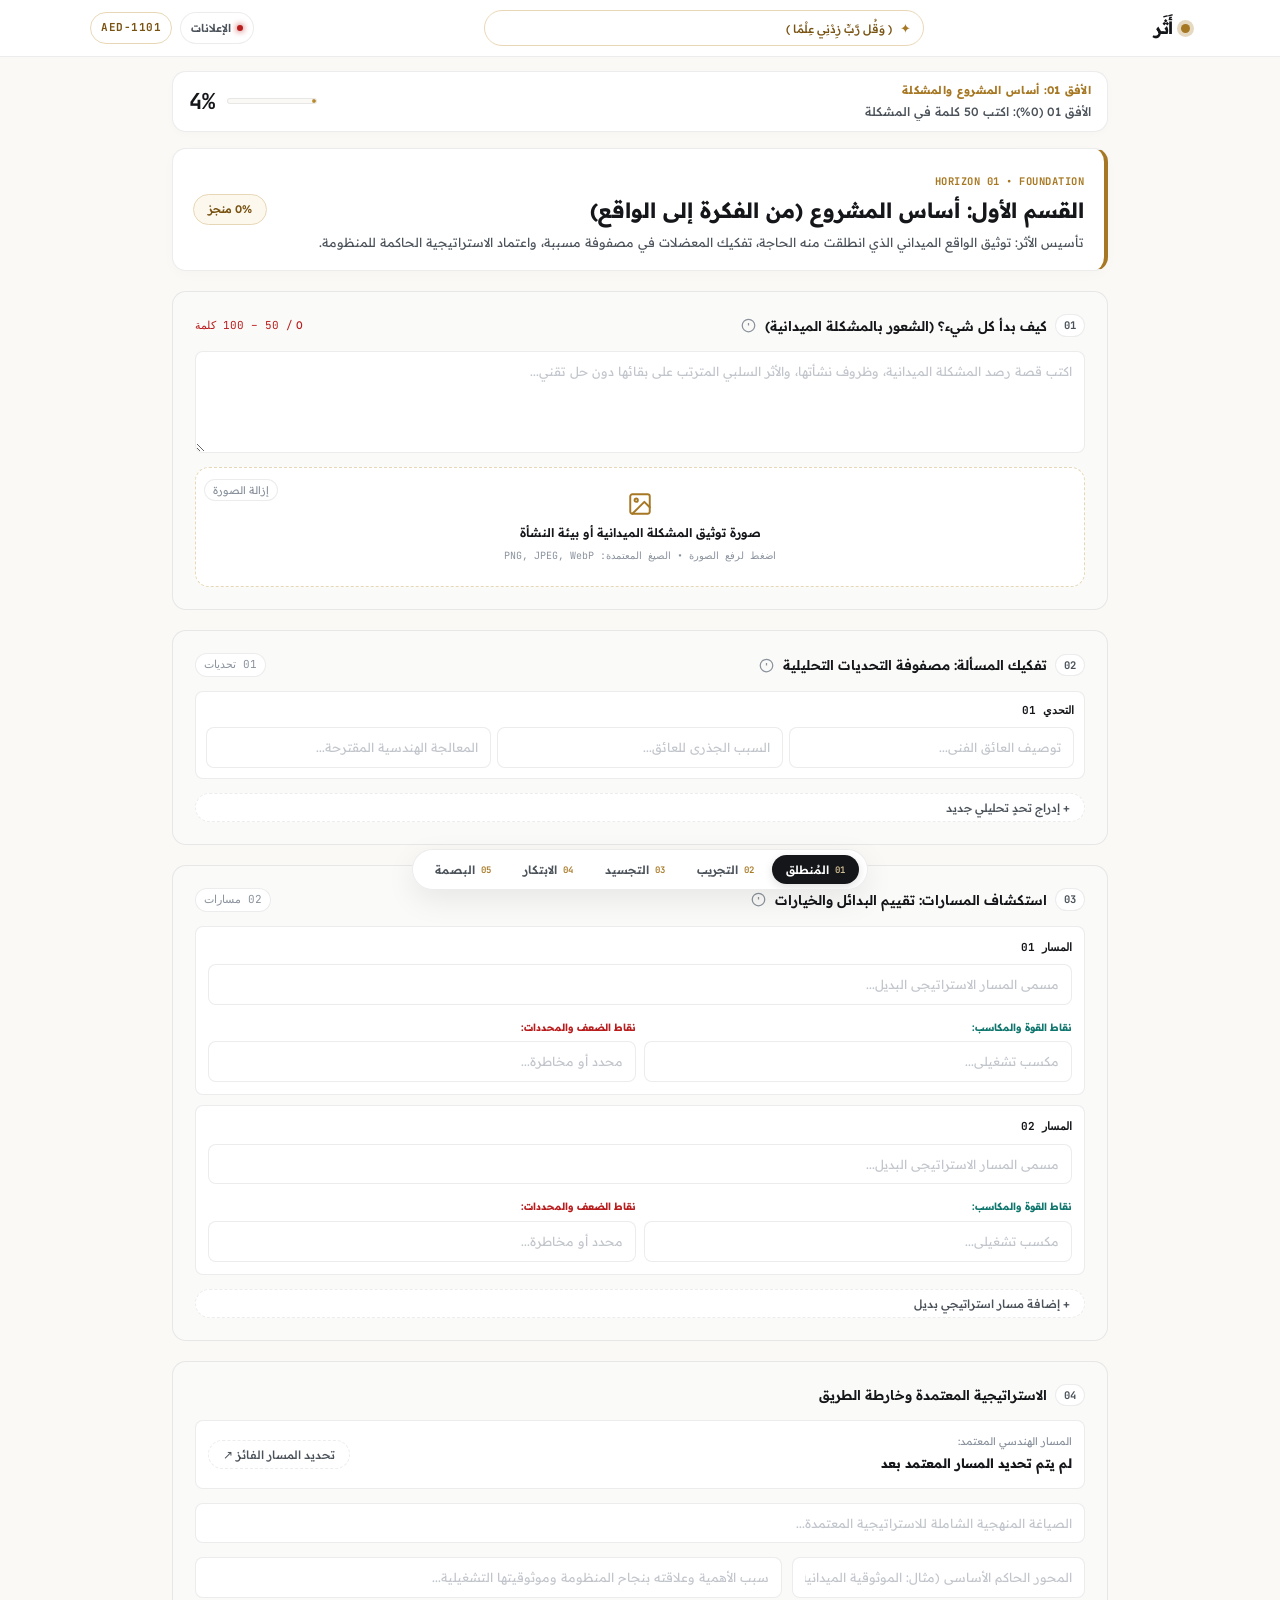
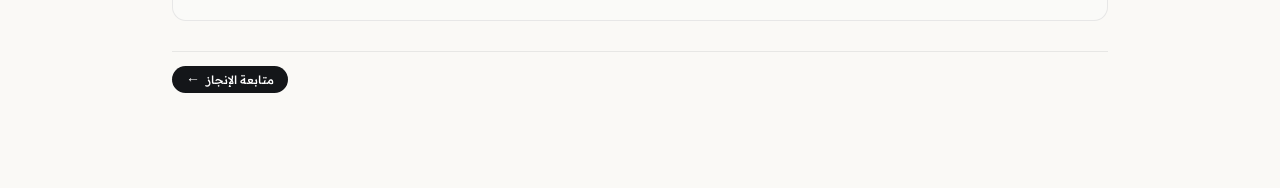
==== commit ba128149: "Update index.html" ====
--- a/index.html
+++ b/index.html
@@ -9,7 +9,8 @@
   <link rel="preconnect" href="https://fonts.googleapis.com">
   <link rel="preconnect" href="https://fonts.gstatic.com" crossorigin>
   <link href="https://fonts.googleapis.com/css2?family=Amiri:ital,wght@0,400;0,700&family=JetBrains+Mono:wght@400;500;600;700&family=Readex+Pro:wght@300;400;500;600;700&display=swap" rel="stylesheet">
-
+<link rel="stylesheet" href="css/style.css?v=2">
+  
   <!-- ملف الأنماط البصرية والهوية التصميمية الموحدة -->
   <link rel="stylesheet" href="css/style.css">
 </head>
--- a/css/style.css
+++ b/css/style.css
@@ -0,0 +1,1373 @@
+/* =========================================================================
+   أَثَـر • ATHAR DESIGN SYSTEM
+   البطولة الوطنية للابتكار والروبوت — وزارة التربية والتعليم وتنمية الموارد البشرية
+   ========================================================================= */
+
+/* 1. المتغيرات والأساسيات المعمارية (Design Tokens) */
+:root {
+  --bg-sky: #faf9f6;
+  --surface-pure: #ffffff;
+  --surface-card: #fafaf8;
+  --surface-glass: rgba(255, 255, 255, 0.94);
+  
+  --ink-deep: #141619;
+  --ink-soft: #4b525a;
+  --ink-subtle: #8a929d;
+
+  --gold-primary: #a77824;
+  --gold-deep: #785312;
+  --gold-soft: #fcf8ee;
+  --gold-border: #e8d7b6;
+  --gold-glow: rgba(167, 120, 36, 0.28);
+
+  --emerald-serene: #0f766e;
+  --emerald-bg: #f0fdfa;
+  --red-alert: #b91c1c;
+  --red-bg: #fef2f2;
+
+  --border-whisper: rgba(20, 22, 25, 0.08);
+  --border-focus: rgba(20, 22, 25, 0.3);
+
+  --font-body: 'Readex Pro', -apple-system, BlinkMacSystemFont, sans-serif;
+  --font-code: 'JetBrains Mono', monospace;
+  --font-quran: 'Amiri', serif;
+
+  --radius-sm: 8px;
+  --radius-md: 14px;
+  --radius-lg: 22px;
+  --radius-pill: 9999px;
+
+  --ease-smooth: cubic-bezier(0.16, 1, 0.3, 1);
+  --ease-elastic: cubic-bezier(0.18, 0.89, 0.32, 1.28);
+}
+
+* {
+  box-sizing: border-box;
+  margin: 0;
+  padding: 0;
+  font-family: var(--font-body);
+  -webkit-font-smoothing: antialiased;
+  -webkit-tap-highlight-color: transparent;
+}
+
+html, body {
+  width: 100vw;
+  min-height: 100vh;
+  overflow-x: hidden;
+  background-color: var(--bg-sky);
+  color: var(--ink-deep);
+  line-height: 1.6;
+}
+
+body {
+  display: flex;
+  flex-direction: column;
+  position: relative;
+  padding-bottom: 95px; /* حيز للشريط العائم */
+}
+
+button, input, textarea, select {
+  font-family: inherit;
+  color: inherit;
+}
+
+/* =========================================================================
+   2. الترويسة الموحدة ومصباح البصيرة (Master Header)
+   ========================================================================= */
+.master-header {
+  position: sticky;
+  top: 0;
+  z-index: 100;
+  background: var(--surface-glass);
+  backdrop-filter: blur(18px);
+  -webkit-backdrop-filter: blur(18px);
+  border-bottom: 1px solid var(--border-whisper);
+  padding: 10px clamp(12px, 3vw, 32px);
+}
+
+.header-inner {
+  max-width: 1100px;
+  margin: 0 auto;
+  display: flex;
+  justify-content: space-between;
+  align-items: center;
+  gap: 12px;
+}
+
+.brand-cluster {
+  display: flex;
+  align-items: center;
+  gap: 8px;
+  cursor: pointer;
+  user-select: none;
+}
+.brand-seed {
+  width: 9px;
+  height: 9px;
+  background: var(--gold-primary);
+  border-radius: 50%;
+  box-shadow: 0 0 0 4px var(--gold-glow);
+  animation: pulseOrigin 3s infinite var(--ease-smooth);
+}
+@keyframes pulseOrigin {
+  0%, 100% { transform: scale(0.9); box-shadow: 0 0 0 3px var(--gold-glow); }
+  50% { transform: scale(1.15); box-shadow: 0 0 0 7px rgba(167, 120, 36, 0); }
+}
+.brand-title {
+  font-size: 17px;
+  font-weight: 700;
+  letter-spacing: -0.3px;
+  color: var(--ink-deep);
+}
+
+/* مصباح البصيرة القرآني المتدفق */
+.insight-deck {
+  flex: 1;
+  max-width: 440px;
+  height: 36px;
+  background: #ffffff;
+  border: 1px solid var(--gold-border);
+  border-radius: var(--radius-pill);
+  padding: 0 12px;
+  display: flex;
+  align-items: center;
+  gap: 8px;
+  cursor: pointer;
+  transition: all 0.25s;
+}
+.insight-deck:hover {
+  box-shadow: 0 3px 12px var(--gold-glow);
+  border-color: var(--gold-primary);
+}
+.insight-beacon-icon {
+  color: var(--gold-primary);
+  font-size: 13px;
+  flex-shrink: 0;
+}
+.insight-kinetic-viewport {
+  flex: 1;
+  overflow: hidden;
+  position: relative;
+  height: 100%;
+  mask-image: linear-gradient(to left, black 0%, black 88%, transparent 100%);
+  -webkit-mask-image: linear-gradient(to left, black 0%, black 88%, transparent 100%);
+}
+.insight-kinetic-text {
+  position: absolute;
+  right: 0;
+  top: 0;
+  bottom: 0;
+  line-height: 36px;
+  white-space: nowrap;
+  font-size: 11.5px;
+  font-weight: 500;
+  color: var(--gold-deep);
+  transition: opacity 0.4s;
+}
+
+.tools-cluster {
+  display: flex;
+  align-items: center;
+  gap: 8px;
+  flex-shrink: 0;
+}
+.btn-notif {
+  height: 32px;
+  padding: 0 10px;
+  background: #ffffff;
+  border: 1px solid var(--border-whisper);
+  border-radius: var(--radius-pill);
+  display: inline-flex;
+  align-items: center;
+  gap: 6px;
+  font-size: 11px;
+  font-weight: 600;
+  color: var(--ink-soft);
+  cursor: pointer;
+  transition: all 0.2s;
+}
+.btn-notif:hover {
+  border-color: var(--ink-deep);
+  color: var(--ink-deep);
+}
+.live-dot {
+  width: 6px;
+  height: 6px;
+  background: var(--red-alert);
+  border-radius: 50%;
+  box-shadow: 0 0 6px var(--red-alert);
+  animation: pulseSignal 2s infinite;
+}
+@keyframes pulseSignal {
+  0%, 100% { opacity: 1; transform: scale(1); }
+  50% { opacity: 0.4; transform: scale(0.85); }
+}
+.team-badge {
+  background: #ffffff;
+  border: 1px solid var(--gold-border);
+  color: var(--gold-deep);
+  font-family: var(--font-code);
+  font-size: 11px;
+  font-weight: 700;
+  height: 32px;
+  padding: 0 10px;
+  border-radius: var(--radius-pill);
+  display: inline-flex;
+  align-items: center;
+  letter-spacing: 0.5px;
+}
+
+/* =========================================================================
+   3. رادار الإنجاز الموجه المانع للتشتت (Focus Radar)
+   ========================================================================= */
+.radar-strip {
+  max-width: 1000px;
+  margin: 14px auto 0;
+  padding: 0 clamp(12px, 3vw, 32px);
+  width: 100%;
+}
+.radar-card {
+  background: #ffffff;
+  border: 1px solid var(--border-whisper);
+  border-radius: var(--radius-md);
+  padding: 10px 16px;
+  display: flex;
+  justify-content: space-between;
+  align-items: center;
+  gap: 12px;
+  box-shadow: 0 2px 8px rgba(0,0,0,0.02);
+}
+.radar-info {
+  display: flex;
+  flex-direction: column;
+  gap: 2px;
+  min-width: 0;
+}
+.radar-title {
+  font-size: 11px;
+  font-weight: 700;
+  color: var(--gold-primary);
+  text-transform: uppercase;
+  letter-spacing: 0.3px;
+}
+.radar-status {
+  font-size: 12px;
+  font-weight: 500;
+  color: var(--ink-soft);
+  white-space: nowrap;
+  overflow: hidden;
+  text-overflow: ellipsis;
+}
+.radar-metrics {
+  display: flex;
+  align-items: center;
+  gap: 12px;
+  flex-shrink: 0;
+}
+.radar-pct {
+  font-family: var(--font-code);
+  font-size: 22px;
+  font-weight: 700;
+  color: var(--ink-deep);
+}
+.radar-track-mini {
+  width: 90px;
+  height: 6px;
+  background: var(--bg-sky);
+  border-radius: var(--radius-pill);
+  overflow: hidden;
+  border: 1px solid var(--border-whisper);
+}
+.radar-fill-mini {
+  height: 100%;
+  width: 0%;
+  background: linear-gradient(90deg, #c89b3c, var(--gold-primary));
+  border-radius: var(--radius-pill);
+  transition: width 0.4s var(--ease-smooth);
+}
+
+/* =========================================================================
+   4. استوديو الآفاق المشهدية والبطاقات (Studio Viewport & Cards)
+   ========================================================================= */
+.studio-viewport {
+  max-width: 1000px;
+  margin: 16px auto 0;
+  padding: 0 clamp(12px, 3vw, 32px);
+  width: 100%;
+  flex: 1;
+}
+
+.horizon-pane {
+  display: none;
+  flex-direction: column;
+  gap: 20px;
+  animation: horizonFade 0.3s var(--ease-smooth);
+}
+.horizon-pane.active {
+  display: flex;
+}
+@keyframes horizonFade {
+  from { opacity: 0; transform: translateY(6px); }
+  to { opacity: 1; transform: translateY(0); }
+}
+
+/* رأس الأفق */
+.horizon-head {
+  background: #ffffff;
+  border: 1px solid var(--border-whisper);
+  border-right: 4px solid var(--gold-primary);
+  border-radius: var(--radius-md);
+  padding: 18px 20px;
+  display: flex;
+  justify-content: space-between;
+  align-items: center;
+  gap: 14px;
+  box-shadow: 0 4px 14px rgba(0,0,0,0.02);
+}
+.horizon-tag {
+  font-family: var(--font-code);
+  font-size: 10.5px;
+  font-weight: 700;
+  color: var(--gold-primary);
+  letter-spacing: 0.5px;
+}
+.horizon-title {
+  font-size: clamp(17px, 2.5vw, 21px);
+  font-weight: 700;
+  margin: 2px 0 4px;
+}
+.horizon-desc {
+  font-size: 12.5px;
+  color: var(--ink-soft);
+  line-height: 1.6;
+}
+.horizon-state-pill {
+  background: var(--gold-soft);
+  border: 1px solid var(--gold-border);
+  color: var(--gold-deep);
+  padding: 6px 14px;
+  border-radius: var(--radius-pill);
+  font-size: 11px;
+  font-weight: 600;
+  white-space: nowrap;
+  flex-shrink: 0;
+}
+
+/* بطاقات المراحل الهندسية داخل كل أفق */
+.stage-card {
+  background: var(--surface-card);
+  border: 1px solid var(--border-whisper);
+  border-radius: var(--radius-md);
+  padding: clamp(14px, 2.5vw, 22px);
+  display: flex;
+  flex-direction: column;
+  gap: 14px;
+  transition: all 0.25s var(--ease-smooth);
+}
+.stage-card:focus-within {
+  background: #ffffff;
+  border-color: rgba(20, 22, 25, 0.2);
+  box-shadow: 0 8px 24px -6px rgba(0,0,0,0.04);
+}
+.stage-bar {
+  display: flex;
+  justify-content: space-between;
+  align-items: center;
+  gap: 10px;
+  flex-wrap: wrap;
+}
+.stage-label-group {
+  display: flex;
+  align-items: center;
+  gap: 8px;
+}
+.stage-idx {
+  font-family: var(--font-code);
+  font-size: 10.5px;
+  font-weight: 700;
+  color: var(--ink-soft);
+  background: #ffffff;
+  padding: 2px 8px;
+  border-radius: var(--radius-pill);
+  border: 1px solid var(--border-whisper);
+}
+.stage-name {
+  font-size: 13.5px;
+  font-weight: 600;
+}
+
+/* شارات الرموز والأكواد */
+.badge-code {
+  font-family: var(--font-code);
+  font-size: 11px;
+  color: var(--ink-subtle);
+  background: #ffffff;
+  border: 1px solid var(--border-whisper);
+  padding: 2px 8px;
+  border-radius: var(--radius-pill);
+}
+
+/* =========================================================================
+   5. الحقول النصية والنصوص الدلالية الشفافة (Inputs & Ghost Placeholders)
+   ========================================================================= */
+textarea, input[type="text"], input[type="number"], input[type="date"], select, .field-select {
+  width: 100%;
+  border: 1px solid var(--border-whisper);
+  border-radius: var(--radius-sm);
+  padding: 9px 12px;
+  font-size: 12.5px;
+  line-height: 1.65;
+  color: var(--ink-deep);
+  background: #ffffff;
+  outline: none;
+  transition: border-color 0.2s, box-shadow 0.2s;
+}
+textarea:focus, input[type="text"]:focus, input[type="number"]:focus, input[type="date"]:focus, select:focus {
+  border-color: var(--border-focus);
+  box-shadow: 0 0 0 3px rgba(20, 22, 25, 0.035);
+}
+textarea {
+  resize: vertical;
+  min-height: 64px;
+}
+
+/* نصوص دلالية إرشادية نصف شفافة تختفي فور النقر أو التركيز */
+input::placeholder, textarea::placeholder {
+  color: var(--ink-subtle);
+  opacity: 0.52;
+  font-weight: 400;
+  transition: opacity 0.2s var(--ease-smooth);
+}
+input:focus::placeholder, textarea:focus::placeholder {
+  opacity: 0 !important;
+}
+
+/* عدادات الكلمات */
+.word-meter {
+  font-family: var(--font-code);
+  font-size: 11px;
+  color: var(--ink-subtle);
+  display: inline-flex;
+  align-items: baseline;
+  gap: 3px;
+}
+.word-meter.in-range { color: var(--emerald-serene); font-weight: 600; }
+.word-meter.out-range { color: var(--red-alert); }
+
+/* التيارات العمودية والبطاقات الفارغة */
+.vertical-stream {
+  display: flex;
+  flex-direction: column;
+  gap: 10px;
+}
+.empty-stream-card {
+  background: #ffffff;
+  border: 1px dashed var(--border-whisper);
+  border-radius: var(--radius-sm);
+  padding: 16px;
+  text-align: center;
+  color: var(--ink-subtle);
+  font-size: 11.5px;
+  display: flex;
+  flex-direction: column;
+  align-items: center;
+  gap: 4px;
+}
+
+/* مصفوفة الأفق 01 */
+.adopted-selection-banner {
+  background: #ffffff;
+  border: 1px solid var(--border-whisper);
+  border-radius: var(--radius-sm);
+  padding: 12px;
+  display: flex;
+  justify-content: space-between;
+  align-items: center;
+  flex-wrap: wrap;
+  gap: 10px;
+}
+.caption-muted {
+  font-size: 10.5px;
+  color: var(--ink-subtle);
+  display: block;
+}
+.title-adopted {
+  font-size: 13px;
+  color: var(--ink-deep);
+}
+.grid-pillar {
+  display: grid;
+  grid-template-columns: 1fr 2fr;
+  gap: 10px;
+}
+@media (max-width: 640px) {
+  .grid-pillar { grid-template-columns: 1fr; }
+}
+
+/* زر التلميح */
+.beacon-btn {
+  width: 18px;
+  height: 18px;
+  border-radius: 50%;
+  border: none;
+  background: transparent;
+  display: inline-flex;
+  align-items: center;
+  justify-content: center;
+  color: var(--ink-subtle);
+  cursor: pointer;
+  flex-shrink: 0;
+  transition: transform 0.2s, color 0.2s;
+}
+.beacon-btn:hover { color: var(--gold-primary); transform: scale(1.15); }
+.beacon-btn svg { width: 15px; height: 15px; }
+
+/* =========================================================================
+   6. النظام الموحد لمسارح رفع الصور (Unified Media Shelves & WebP)
+   ========================================================================= */
+.media-shelf {
+  border: 1.5px dashed var(--gold-border);
+  border-radius: var(--radius-md);
+  background: #ffffff;
+  padding: 18px 14px;
+  display: flex;
+  flex-direction: column;
+  align-items: center;
+  justify-content: center;
+  text-align: center;
+  gap: 6px;
+  cursor: pointer;
+  position: relative;
+  min-height: 120px;
+  transition: border-color 0.22s, background-color 0.22s, transform 0.2s;
+}
+.media-shelf:hover {
+  border-color: var(--gold-primary);
+  background: var(--gold-soft);
+  transform: translateY(-1px);
+}
+.upload-placeholder-content {
+  display: flex;
+  flex-direction: column;
+  align-items: center;
+  gap: 6px;
+  pointer-events: none;
+}
+.upload-main-text {
+  font-size: 12px;
+  font-weight: 600;
+  color: var(--ink-deep);
+}
+.upload-sub-text {
+  font-size: 10px;
+  font-family: var(--font-code);
+  color: var(--ink-subtle);
+}
+.media-shelf img {
+  max-width: 100%;
+  max-height: 260px;
+  border-radius: var(--radius-sm);
+  display: none;
+  object-fit: contain;
+}
+
+/* منصة إزالة الصورة بنظام التأكيد المهدّأ */
+.del-btn-container {
+  position: absolute;
+  top: 8px;
+  left: 8px;
+  z-index: 10;
+}
+.btn-discrete-del {
+  border: none;
+  background: var(--surface-glass);
+  color: var(--ink-subtle);
+  cursor: pointer;
+  font-size: 10.5px;
+  padding: 3px 8px;
+  border-radius: var(--radius-pill);
+  border: 1px solid var(--border-whisper);
+  transition: all 0.2s;
+}
+.btn-discrete-del:hover { color: var(--red-alert); border-color: rgba(185, 28, 28, 0.3); }
+
+.confirm-deck {
+  display: none;
+  align-items: center;
+  gap: 6px;
+  background: #ffffff;
+  padding: 2px 8px;
+  border-radius: var(--radius-pill);
+  border: 1px solid rgba(185, 28, 28, 0.35);
+  box-shadow: 0 4px 12px rgba(0,0,0,0.06);
+}
+.confirm-deck.active { display: inline-flex; }
+.btn-affirm {
+  border: none;
+  background: var(--red-alert);
+  color: #ffffff;
+  font-size: 9.5px;
+  font-weight: 600;
+  padding: 2px 8px;
+  border-radius: var(--radius-pill);
+  cursor: pointer;
+}
+.btn-cancel {
+  border: none;
+  background: transparent;
+  color: var(--ink-soft);
+  font-size: 9.5px;
+  cursor: pointer;
+  padding: 1px 4px;
+}
+
+/* =========================================================================
+   7. مسرح الإسقاط المكاني التفاعلي للمجسم (Spatial Pinning Theater)
+   ========================================================================= */
+.stage-viewport-boundary {
+  position: relative;
+  width: 100%;
+  min-height: 380px;
+  background: #ffffff;
+  background-image: radial-gradient(rgba(20, 22, 25, 0.07) 1px, transparent 1px);
+  background-size: 18px 18px;
+  border: 1px solid var(--border-whisper);
+  border-radius: var(--radius-lg);
+  display: flex;
+  align-items: center;
+  justify-content: center;
+  overflow: hidden;
+  touch-action: pan-y !important;
+  user-select: none;
+}
+
+.btn-camera-orbital {
+  position: absolute;
+  top: 12px;
+  left: 12px;
+  width: 44px;
+  height: 44px;
+  border-radius: 50%;
+  background: var(--surface-glass);
+  backdrop-filter: blur(16px);
+  -webkit-backdrop-filter: blur(16px);
+  border: 1px solid var(--border-whisper);
+  box-shadow: 0 4px 16px rgba(0, 0, 0, 0.06);
+  display: flex;
+  align-items: center;
+  justify-content: center;
+  cursor: pointer;
+  z-index: 30;
+  transition: all 0.25s var(--ease-smooth);
+}
+.btn-camera-orbital:hover {
+  border-color: var(--gold-primary);
+  transform: scale(1.08) rotate(12deg);
+  box-shadow: 0 6px 20px var(--gold-glow);
+}
+.btn-camera-orbital svg { width: 26px; height: 26px; }
+
+.targeting-reticle-toast {
+  display: none;
+  position: absolute;
+  top: 14px;
+  left: 50%;
+  transform: translateX(-50%);
+  background: var(--ink-deep);
+  color: #ffffff;
+  font-size: 11px;
+  font-weight: 600;
+  padding: 6px 18px;
+  border-radius: var(--radius-pill);
+  box-shadow: 0 6px 20px rgba(0,0,0,0.3);
+  z-index: 35;
+}
+
+.image-tight-frame {
+  position: relative;
+  display: inline-block;
+  max-width: 100%;
+  line-height: 0;
+}
+.robot-rendered-img {
+  max-width: 100%;
+  max-height: 520px;
+  display: none;
+  object-fit: contain;
+  pointer-events: none;
+  border-radius: var(--radius-sm);
+}
+.pins-strict-overlay {
+  position: absolute;
+  inset: 0;
+  width: 100%;
+  height: 100%;
+  pointer-events: none;
+}
+
+/* المؤشرات الهندسية */
+.pin-specimen-node {
+  position: absolute;
+  transform: translate(-50%, -50%);
+  pointer-events: auto;
+  cursor: pointer;
+  z-index: 10;
+  display: flex;
+  align-items: center;
+  justify-content: center;
+  touch-action: none !important;
+}
+.pin-core-disc {
+  width: 28px;
+  height: 28px;
+  border-radius: 50%;
+  background: var(--ink-deep);
+  color: #ffffff;
+  border: 2px solid #ffffff;
+  display: flex;
+  align-items: center;
+  justify-content: center;
+  font-family: var(--font-code);
+  font-size: 11px;
+  font-weight: 700;
+  box-shadow: 0 4px 12px rgba(0, 0, 0, 0.28);
+  transition: all 0.2s var(--ease-smooth);
+}
+
+/* تحول الدبابيس على الهواتف لجواهر متوهجة */
+@media (max-width: 680px) {
+  .pin-core-disc {
+    width: 15px;
+    height: 15px;
+    font-size: 0px;
+    background: var(--gold-primary);
+    border: 2px solid #ffffff;
+    box-shadow: 0 0 0 3px var(--gold-glow);
+    animation: jewelPulse 3s infinite;
+  }
+  @keyframes jewelPulse {
+    0%, 100% { transform: scale(1); box-shadow: 0 0 0 3px var(--gold-glow); }
+    50% { transform: scale(1.25); box-shadow: 0 0 0 6px rgba(167, 120, 36, 0.45); }
+  }
+}
+
+/* شريط شرائح الـ BOM أسفل المسرح */
+.bom-chips-deck {
+  display: flex;
+  gap: 8px;
+  overflow-x: auto;
+  padding: 4px 0;
+  scrollbar-width: none;
+}
+.bom-chips-deck::-webkit-scrollbar { display: none; }
+.bom-chip-token {
+  background: #ffffff;
+  border: 1px solid var(--border-whisper);
+  border-radius: var(--radius-pill);
+  padding: 5px 12px;
+  font-size: 11px;
+  font-weight: 600;
+  color: var(--ink-soft);
+  cursor: pointer;
+  display: inline-flex;
+  align-items: center;
+  gap: 6px;
+  flex-shrink: 0;
+  transition: all 0.2s;
+}
+.bom-chip-token.is-located {
+  background: var(--gold-soft);
+  border-color: rgba(167, 120, 36, 0.35);
+  color: var(--gold-deep);
+}
+.bom-chip-token.is-active-target {
+  background: var(--gold-primary);
+  color: #ffffff;
+  border-color: var(--gold-primary);
+  box-shadow: 0 4px 12px var(--gold-glow);
+}
+
+/* درج فحص تفاصيل المكون */
+.inspect-drawer-card {
+  background: #ffffff;
+  border: 1px solid var(--border-whisper);
+  border-radius: var(--radius-md);
+  padding: 12px 16px;
+  display: none;
+  flex-direction: column;
+  gap: 8px;
+  box-shadow: 0 4px 18px rgba(0,0,0,0.04);
+}
+.inspect-drawer-top {
+  display: flex;
+  justify-content: space-between;
+  align-items: center;
+  border-bottom: 1px solid var(--border-whisper);
+  padding-bottom: 4px;
+}
+.inspect-drawer-title-group {
+  display: flex;
+  align-items: center;
+  gap: 8px;
+}
+.badge-drawer-num {
+  background: var(--gold-primary);
+  color: #ffffff;
+  font-family: var(--font-code);
+  font-size: 10px;
+  font-weight: 700;
+  padding: 1px 6px;
+  border-radius: 4px;
+}
+.drawer-comp-name { font-size: 12.5px; }
+.drawer-comp-model { font-family: var(--font-code); font-size: 10.5px; color: var(--ink-subtle); }
+.btn-close-drawer { border: none; background: transparent; font-size: 13px; cursor: pointer; }
+.specs-grid-mini {
+  display: grid;
+  grid-template-columns: repeat(auto-fit, minmax(180px, 1fr));
+  gap: 6px;
+  font-size: 11px;
+}
+.spec-value { font-weight: 600; color: var(--ink-deep); }
+.cost-summary-pill {
+  background: #ffffff;
+  border: 1px solid var(--border-whisper);
+  padding: 3px 12px;
+  border-radius: var(--radius-pill);
+  font-family: var(--font-code);
+  font-size: 11.5px;
+  font-weight: 700;
+}
+.evolution-quad-grid {
+  display: grid;
+  grid-template-columns: repeat(auto-fit, minmax(180px, 1fr));
+  gap: 10px;
+}
+
+/* =========================================================================
+   8. محرر طرفية الكود والتصنيع الرقمي (Terminal & Fabrication)
+   ========================================================================= */
+.code-terminal-box {
+  background: #141619;
+  border-radius: var(--radius-sm);
+  padding: 12px;
+  display: flex;
+  flex-direction: column;
+  gap: 6px;
+}
+.terminal-meta-bar {
+  display: flex;
+  justify-content: space-between;
+  align-items: center;
+  font-family: var(--font-code);
+  font-size: 10px;
+  color: #717682;
+  border-bottom: 1px solid rgba(255, 255, 255, 0.08);
+  padding-bottom: 6px;
+}
+.terminal-textarea {
+  width: 100%;
+  background: transparent !important;
+  border: none !important;
+  outline: none !important;
+  color: #38bdf8;
+  font-family: var(--font-code);
+  font-size: 12px;
+  line-height: 1.6;
+  resize: vertical;
+  min-height: 110px;
+  direction: ltr;
+  text-align: left;
+  box-shadow: none !important;
+  padding: 4px 0;
+}
+
+.dual-media-grid {
+  display: grid;
+  grid-template-columns: 1fr 1fr;
+  gap: 10px;
+}
+@media(max-width: 580px) { .dual-media-grid { grid-template-columns: 1fr; } }
+
+.prompt-box {
+  background: #ffffff !important;
+  border: 1.5px solid rgba(20, 22, 25, 0.16) !important;
+  font-size: 12px !important;
+}
+.output-box {
+  background: #f7f6f2 !important;
+  border: 1px dashed rgba(20, 22, 25, 0.2) !important;
+  font-size: 12px !important;
+}
+
+/* =========================================================================
+   9. هوية الفريق وبصمات الأثر (Team Identity & Footprints)
+   ========================================================================= */
+.team-size-picker {
+  display: inline-flex;
+  align-items: center;
+  gap: 6px;
+  background: #ffffff;
+  border: 1px solid var(--border-whisper);
+  padding: 2px 8px;
+  border-radius: var(--radius-pill);
+}
+.team-size-picker select {
+  border: none;
+  font-size: 11px;
+  font-weight: 700;
+  outline: none;
+  background: transparent;
+  padding: 2px 0;
+}
+.profile-deck-grid {
+  display: grid;
+  grid-template-columns: repeat(auto-fit, minmax(210px, 1fr));
+  gap: 12px;
+}
+.member-profile-card {
+  background: #ffffff;
+  border: 1px solid var(--border-whisper);
+  border-radius: var(--radius-sm);
+  padding: 14px 12px;
+  display: flex;
+  flex-direction: column;
+  align-items: center;
+  text-align: center;
+  gap: 8px;
+}
+.avatar-vault {
+  width: 86px;
+  height: 86px;
+  border-radius: 50%;
+  border: 1.5px dashed rgba(20, 22, 25, 0.2);
+  background: var(--surface-card);
+  display: flex;
+  align-items: center;
+  justify-content: center;
+  cursor: pointer;
+  overflow: hidden;
+  position: relative;
+  transition: border-color 0.2s;
+}
+.avatar-vault:hover { border-color: var(--gold-primary); }
+.avatar-vault img {
+  width: 100%;
+  height: 100%;
+  object-fit: cover;
+  display: none;
+}
+
+.footprint-tabs-bar {
+  display: flex;
+  gap: 6px;
+  border-bottom: 1px solid var(--border-whisper);
+  padding-bottom: 8px;
+  overflow-x: auto;
+}
+.footprint-tab-btn {
+  background: #ffffff;
+  border: 1px solid var(--border-whisper);
+  border-radius: var(--radius-pill);
+  padding: 5px 14px;
+  font-size: 11px;
+  font-weight: 500;
+  color: var(--ink-soft);
+  cursor: pointer;
+  white-space: nowrap;
+  transition: all 0.2s;
+}
+.footprint-tab-btn.active {
+  background: var(--ink-deep);
+  color: #ffffff;
+  border-color: var(--ink-deep);
+}
+.audit-finished-tag {
+  font-size: 11.5px;
+  font-weight: 700;
+  color: var(--emerald-serene);
+}
+
+/* =========================================================================
+   10. أزرار التنقل وشريط الأفق السفلي (Navigation & Floating Dock)
+   ========================================================================= */
+.horizon-nav-footer {
+  display: flex;
+  justify-content: space-between;
+  align-items: center;
+  padding-top: 14px;
+  border-top: 1px solid var(--border-whisper);
+  margin-top: 10px;
+}
+
+.btn-append-atom {
+  background: #ffffff;
+  border: 1px dashed var(--border-whisper);
+  border-radius: var(--radius-pill);
+  padding: 6px 14px;
+  font-size: 11.5px;
+  font-weight: 500;
+  color: var(--ink-soft);
+  cursor: pointer;
+  display: inline-flex;
+  align-items: center;
+  gap: 6px;
+  transition: all 0.2s;
+  text-decoration: none;
+}
+.btn-append-atom:hover {
+  border-color: var(--ink-deep);
+  color: var(--ink-deep);
+}
+.btn-next-action {
+  background: var(--ink-deep);
+  color: #ffffff;
+  border: none;
+}
+.btn-next-action:hover {
+  background: #2b3037;
+  color: #ffffff;
+}
+.arrow-glyph {
+  font-size: 14px;
+  line-height: 1;
+}
+.btn-center {
+  margin: 0 auto;
+}
+.stream-toolbar {
+  display: flex;
+  justify-content: space-between;
+  align-items: center;
+  flex-wrap: wrap;
+  gap: 10px;
+}
+
+/* شريط الأفق السفلي العائم (Floating Studio Dock) */
+.studio-dock {
+  position: fixed;
+  bottom: calc(10px + env(safe-area-inset-bottom, 0px));
+  left: 50%;
+  transform: translateX(-50%);
+  background: rgba(255, 255, 255, 0.96);
+  backdrop-filter: blur(20px);
+  -webkit-backdrop-filter: blur(20px);
+  border: 1px solid var(--border-whisper);
+  box-shadow: 0 10px 30px rgba(0, 0, 0, 0.08);
+  border-radius: var(--radius-pill);
+  padding: 5px 8px;
+  display: flex;
+  align-items: center;
+  gap: 4px;
+  z-index: 100;
+  max-width: calc(100vw - 20px);
+  overflow-x: auto;
+  scrollbar-width: none;
+}
+.studio-dock::-webkit-scrollbar { display: none; }
+
+.dock-btn {
+  border: none;
+  background: transparent;
+  padding: 7px 14px;
+  border-radius: var(--radius-pill);
+  font-size: 11.5px;
+  font-weight: 600;
+  color: var(--ink-soft);
+  cursor: pointer;
+  display: flex;
+  align-items: center;
+  gap: 6px;
+  white-space: nowrap;
+  transition: all 0.22s var(--ease-smooth);
+}
+.dock-btn small {
+  font-family: var(--font-code);
+  font-size: 9px;
+  color: var(--gold-primary);
+}
+.dock-btn.active {
+  background: var(--ink-deep);
+  color: #ffffff;
+  box-shadow: 0 3px 10px rgba(0, 0, 0, 0.12);
+}
+.dock-btn.active small { color: #d8c398; }
+.dock-check {
+  display: inline-block;
+  width: 5px;
+  height: 5px;
+  border-radius: 50%;
+  background: var(--emerald-serene);
+}
+
+/* =========================================================================
+   11. القائمة الدائرية والنوافذ المنبثقة (Modals & Radial Pie Menu)
+   ========================================================================= */
+
+/* القائمة الدائرية الشعاعية */
+.radial-pie-scrim {
+  position: fixed;
+  inset: 0;
+  z-index: 999999;
+  background: rgba(20, 22, 25, 0.3);
+  backdrop-filter: blur(4px);
+  display: none;
+  align-items: center;
+  justify-content: center;
+  user-select: none;
+}
+.radial-pie-scrim.visible { display: flex; }
+.radial-menu-wheel {
+  position: absolute;
+  width: 200px;
+  height: 200px;
+  border-radius: 50%;
+  background: rgba(254, 250, 242, 0.98);
+  backdrop-filter: blur(20px);
+  border: 1.5px solid rgba(167, 120, 36, 0.35);
+  box-shadow: 0 20px 50px rgba(0, 0, 0, 0.25);
+  transform: translate(-50%, -50%) scale(0.9);
+  animation: piePop 0.2s var(--ease-elastic) forwards;
+}
+@keyframes piePop { to { transform: translate(-50%, -50%) scale(1); } }
+
+.pie-center-hub {
+  position: absolute;
+  top: 50%;
+  left: 50%;
+  transform: translate(-50%, -50%);
+  width: 50px;
+  height: 50px;
+  border-radius: 50%;
+  background: #ffffff;
+  border: 1.5px solid var(--gold-primary);
+  display: flex;
+  flex-direction: column;
+  align-items: center;
+  justify-content: center;
+  z-index: 10;
+}
+.hub-comp-digit {
+  font-family: var(--font-code);
+  font-size: 12px;
+  font-weight: 700;
+  color: var(--gold-primary);
+}
+.hub-comp-tag { font-size: 8px; color: var(--ink-subtle); }
+
+.pie-sector-petal {
+  position: absolute;
+  width: 68px;
+  height: 68px;
+  border-radius: 50%;
+  border: none;
+  background: #ffffff;
+  color: var(--ink-deep);
+  display: flex;
+  flex-direction: column;
+  align-items: center;
+  justify-content: center;
+  gap: 2px;
+  cursor: pointer;
+  box-shadow: 0 3px 10px rgba(0,0,0,0.06);
+  transition: all 0.18s;
+}
+.pie-sector-petal:hover {
+  background: var(--gold-soft);
+  border: 1px solid var(--gold-primary);
+  color: var(--gold-deep);
+  transform: scale(1.08);
+}
+.petal-top { top: 6px; left: 50%; transform: translateX(-50%); }
+.petal-bottom { bottom: 6px; left: 50%; transform: translateX(-50%); }
+.petal-right { right: 6px; top: 50%; transform: translateY(-50%); }
+.petal-left { left: 6px; top: 50%; transform: translateY(-50%); }
+.petal-icon { font-size: 15px; }
+.petal-label { font-size: 9px; font-weight: 700; }
+.petal-del { color: var(--red-alert); }
+
+/* النوافذ العائمة العامة */
+.scrim-modal {
+  position: fixed;
+  inset: 0;
+  background: rgba(20, 22, 25, 0.4);
+  backdrop-filter: blur(6px);
+  display: none;
+  align-items: center;
+  justify-content: center;
+  z-index: 100000;
+  padding: 16px;
+}
+.scrim-card {
+  background: #ffffff;
+  border-radius: var(--radius-md);
+  width: 100%;
+  max-width: 500px;
+  max-height: 85vh;
+  overflow-y: auto;
+  padding: 22px;
+  box-shadow: 0 20px 50px rgba(0,0,0,0.2);
+  border: 1px solid var(--border-whisper);
+}
+.scrim-header {
+  display: flex;
+  justify-content: space-between;
+  align-items: center;
+  border-bottom: 1px solid var(--border-whisper);
+  padding-bottom: 8px;
+  margin-bottom: 12px;
+}
+.scrim-title { font-size: 13px; font-weight: 700; }
+.btn-scrim-close {
+  border: none;
+  background: transparent;
+  font-size: 14px;
+  cursor: pointer;
+  color: var(--ink-subtle);
+}
+.btn-close-modal {
+  width: 100%;
+  background: var(--bg-sky);
+  border: 1px solid var(--border-whisper);
+  border-radius: var(--radius-pill);
+  padding: 9px;
+  font-size: 12px;
+  font-weight: 600;
+  color: var(--ink-soft);
+  cursor: pointer;
+  margin-top: 16px;
+  transition: all 0.2s;
+}
+.btn-close-modal:hover { background: var(--ink-deep); color: #ffffff; }
+
+/* نافذة draw.io */
+.drawio-guide-body {
+  font-size: 11.5px;
+  color: var(--ink-soft);
+  line-height: 1.7;
+  display: flex;
+  flex-direction: column;
+  gap: 8px;
+}
+.drawio-shapes-list { margin-right: 18px; }
+.links-column {
+  display: flex;
+  flex-direction: column;
+  gap: 6px;
+  margin-top: 6px;
+}
+.drawio-btn-link {
+  justify-content: space-between;
+  width: 100%;
+}
+
+/* نافذة قبس البصيرة */
+.insight-modal-card { text-align: center; }
+.insight-modal-category {
+  font-size: 11px;
+  font-weight: 700;
+  color: var(--gold-primary);
+}
+.insight-quran-text {
+  font-family: var(--font-quran);
+  font-size: 22px;
+  line-height: 1.9;
+  margin: 16px 0;
+  color: var(--ink-deep);
+}
+.insight-quran-source {
+  font-size: 12px;
+  color: var(--gold-deep);
+  font-weight: 600;
+}
+
+/* نافذة الإعلانات */
+.notif-header-group {
+  display: flex;
+  align-items: center;
+  gap: 6px;
+}
+.notif-official-card {
+  background: var(--gold-soft);
+  border: 1px solid var(--gold-border);
+  border-radius: var(--radius-sm);
+  padding: 12px;
+}
+.notif-org-tag {
+  font-size: 10px;
+  font-weight: 700;
+  color: var(--gold-deep);
+  display: block;
+}
+.notif-heading {
+  font-size: 12px;
+  margin: 2px 0 4px;
+}
+.notif-copy {
+  font-size: 11.5px;
+  color: var(--ink-soft);
+  line-height: 1.6;
+}
+
+/* التلميحات الذكية المانعة للفيضان */
+#masterTooltip {
+  position: fixed;
+  z-index: 1000000;
+  background: #141619;
+  color: #ffffff;
+  font-size: 11px;
+  line-height: 1.55;
+  padding: 8px 12px;
+  border-radius: var(--radius-sm);
+  box-shadow: 0 10px 30px rgba(0, 0, 0, 0.25);
+  pointer-events: none;
+  opacity: 0;
+  visibility: hidden;
+  transform: translateY(4px);
+  transition: opacity 0.2s, transform 0.2s;
+  max-width: 250px;
+  white-space: normal;
+}
+#masterTooltip.visible { opacity: 1; visibility: visible; transform: translateY(0); }
+function renderChallenges() {
+  const stream = document.getElementById('h1_challenges_stream');
+  if (!stream) return;
+  stream.innerHTML = '';
+
+  state.h1.challenges.forEach((ch, idx) => {
+    const row = document.createElement('div');
+    row.style.cssText = "background:#fff; border:1px solid var(--border-whisper); border-radius:var(--radius-sm); padding:12px; display:flex; flex-direction:column; gap:8px;";
+    row.innerHTML = `
+      <div style="display:flex; justify-content:space-between; align-items:center; border-bottom:1px solid var(--border-whisper); padding-bottom:6px;">
+        <span style="font-family:var(--font-code); font-size:11px; font-weight:700;">التحدي ${String(idx+1).padStart(2,'0')}</span>
+        ${state.h1.challenges.length > 1 ? `
+          <div>
+            <button type="button" class="btn-discrete-del" onclick="armDel('ch_del_${idx}', 'ch_conf_${idx}')" id="ch_del_${idx}">استبعاد</button>
+            <div class="confirm-deck" id="ch_conf_${idx}">
+              <button type="button" class="btn-affirm" onclick="removeChallenge(${idx})">تأكيد</button>
+              <button type="button" class="btn-cancel" onclick="disarmDel('ch_del_${idx}', 'ch_conf_${idx}')">تراجع</button>
+            </div>
+          </div>
+        ` : ''}
+      </div>
+      <div style="display:grid; grid-template-columns:repeat(auto-fit, minmax(180px, 1fr)); gap:8px;">
+        <div class="field-group">
+          <label class="field-label">توصيف العائق الفني بدقة:</label>
+          <input type="text" placeholder="مثال: فقدان الاتصال اللحظي في الأماكن المغلقة..." value="${esc(ch.challenge)}" oninput="state.h1.challenges[${idx}].challenge=this.value; persistState();">
+        </div>
+        <div class="field-group">
+          <label class="field-label">السبب الجذري للعائق:</label>
+          <input type="text" placeholder="تفسير العوامل الفيزيائية أو البرمجية المسببة..." value="${esc(ch.analysis)}" oninput="state.h1.challenges[${idx}].analysis=this.value; persistState();">
+        </div>
+        <div class="field-group">
+          <label class="field-label">المعالجة الهندسية المقترحة:</label>
+          <input type="text" placeholder="كيف ستتعامل المنظومة مع هذا التحدي؟" value="${esc(ch.solution)}" oninput="state.h1.challenges[${idx}].solution=this.value; persistState();">
+        </div>
+      </div>
+    `;
+    stream.appendChild(row);
+  });
+
+  const countEl = document.getElementById('h1_ch_count');
+  if (countEl) countEl.innerText = `${String(state.h1.challenges.length).padStart(2,'0')} تحديات`;
+                                     }
--- a/css/style.css
+++ b/css/style.css
@@ -0,0 +1,1373 @@
+/* =========================================================================
+   أَثَـر • ATHAR DESIGN SYSTEM
+   البطولة الوطنية للابتكار والروبوت — وزارة التربية والتعليم وتنمية الموارد البشرية
+   ========================================================================= */
+
+/* 1. المتغيرات والأساسيات المعمارية (Design Tokens) */
+:root {
+  --bg-sky: #faf9f6;
+  --surface-pure: #ffffff;
+  --surface-card: #fafaf8;
+  --surface-glass: rgba(255, 255, 255, 0.94);
+  
+  --ink-deep: #141619;
+  --ink-soft: #4b525a;
+  --ink-subtle: #8a929d;
+
+  --gold-primary: #a77824;
+  --gold-deep: #785312;
+  --gold-soft: #fcf8ee;
+  --gold-border: #e8d7b6;
+  --gold-glow: rgba(167, 120, 36, 0.28);
+
+  --emerald-serene: #0f766e;
+  --emerald-bg: #f0fdfa;
+  --red-alert: #b91c1c;
+  --red-bg: #fef2f2;
+
+  --border-whisper: rgba(20, 22, 25, 0.08);
+  --border-focus: rgba(20, 22, 25, 0.3);
+
+  --font-body: 'Readex Pro', -apple-system, BlinkMacSystemFont, sans-serif;
+  --font-code: 'JetBrains Mono', monospace;
+  --font-quran: 'Amiri', serif;
+
+  --radius-sm: 8px;
+  --radius-md: 14px;
+  --radius-lg: 22px;
+  --radius-pill: 9999px;
+
+  --ease-smooth: cubic-bezier(0.16, 1, 0.3, 1);
+  --ease-elastic: cubic-bezier(0.18, 0.89, 0.32, 1.28);
+}
+
+* {
+  box-sizing: border-box;
+  margin: 0;
+  padding: 0;
+  font-family: var(--font-body);
+  -webkit-font-smoothing: antialiased;
+  -webkit-tap-highlight-color: transparent;
+}
+
+html, body {
+  width: 100vw;
+  min-height: 100vh;
+  overflow-x: hidden;
+  background-color: var(--bg-sky);
+  color: var(--ink-deep);
+  line-height: 1.6;
+}
+
+body {
+  display: flex;
+  flex-direction: column;
+  position: relative;
+  padding-bottom: 95px; /* حيز للشريط العائم */
+}
+
+button, input, textarea, select {
+  font-family: inherit;
+  color: inherit;
+}
+
+/* =========================================================================
+   2. الترويسة الموحدة ومصباح البصيرة (Master Header)
+   ========================================================================= */
+.master-header {
+  position: sticky;
+  top: 0;
+  z-index: 100;
+  background: var(--surface-glass);
+  backdrop-filter: blur(18px);
+  -webkit-backdrop-filter: blur(18px);
+  border-bottom: 1px solid var(--border-whisper);
+  padding: 10px clamp(12px, 3vw, 32px);
+}
+
+.header-inner {
+  max-width: 1100px;
+  margin: 0 auto;
+  display: flex;
+  justify-content: space-between;
+  align-items: center;
+  gap: 12px;
+}
+
+.brand-cluster {
+  display: flex;
+  align-items: center;
+  gap: 8px;
+  cursor: pointer;
+  user-select: none;
+}
+.brand-seed {
+  width: 9px;
+  height: 9px;
+  background: var(--gold-primary);
+  border-radius: 50%;
+  box-shadow: 0 0 0 4px var(--gold-glow);
+  animation: pulseOrigin 3s infinite var(--ease-smooth);
+}
+@keyframes pulseOrigin {
+  0%, 100% { transform: scale(0.9); box-shadow: 0 0 0 3px var(--gold-glow); }
+  50% { transform: scale(1.15); box-shadow: 0 0 0 7px rgba(167, 120, 36, 0); }
+}
+.brand-title {
+  font-size: 17px;
+  font-weight: 700;
+  letter-spacing: -0.3px;
+  color: var(--ink-deep);
+}
+
+/* مصباح البصيرة القرآني المتدفق */
+.insight-deck {
+  flex: 1;
+  max-width: 440px;
+  height: 36px;
+  background: #ffffff;
+  border: 1px solid var(--gold-border);
+  border-radius: var(--radius-pill);
+  padding: 0 12px;
+  display: flex;
+  align-items: center;
+  gap: 8px;
+  cursor: pointer;
+  transition: all 0.25s;
+}
+.insight-deck:hover {
+  box-shadow: 0 3px 12px var(--gold-glow);
+  border-color: var(--gold-primary);
+}
+.insight-beacon-icon {
+  color: var(--gold-primary);
+  font-size: 13px;
+  flex-shrink: 0;
+}
+.insight-kinetic-viewport {
+  flex: 1;
+  overflow: hidden;
+  position: relative;
+  height: 100%;
+  mask-image: linear-gradient(to left, black 0%, black 88%, transparent 100%);
+  -webkit-mask-image: linear-gradient(to left, black 0%, black 88%, transparent 100%);
+}
+.insight-kinetic-text {
+  position: absolute;
+  right: 0;
+  top: 0;
+  bottom: 0;
+  line-height: 36px;
+  white-space: nowrap;
+  font-size: 11.5px;
+  font-weight: 500;
+  color: var(--gold-deep);
+  transition: opacity 0.4s;
+}
+
+.tools-cluster {
+  display: flex;
+  align-items: center;
+  gap: 8px;
+  flex-shrink: 0;
+}
+.btn-notif {
+  height: 32px;
+  padding: 0 10px;
+  background: #ffffff;
+  border: 1px solid var(--border-whisper);
+  border-radius: var(--radius-pill);
+  display: inline-flex;
+  align-items: center;
+  gap: 6px;
+  font-size: 11px;
+  font-weight: 600;
+  color: var(--ink-soft);
+  cursor: pointer;
+  transition: all 0.2s;
+}
+.btn-notif:hover {
+  border-color: var(--ink-deep);
+  color: var(--ink-deep);
+}
+.live-dot {
+  width: 6px;
+  height: 6px;
+  background: var(--red-alert);
+  border-radius: 50%;
+  box-shadow: 0 0 6px var(--red-alert);
+  animation: pulseSignal 2s infinite;
+}
+@keyframes pulseSignal {
+  0%, 100% { opacity: 1; transform: scale(1); }
+  50% { opacity: 0.4; transform: scale(0.85); }
+}
+.team-badge {
+  background: #ffffff;
+  border: 1px solid var(--gold-border);
+  color: var(--gold-deep);
+  font-family: var(--font-code);
+  font-size: 11px;
+  font-weight: 700;
+  height: 32px;
+  padding: 0 10px;
+  border-radius: var(--radius-pill);
+  display: inline-flex;
+  align-items: center;
+  letter-spacing: 0.5px;
+}
+
+/* =========================================================================
+   3. رادار الإنجاز الموجه المانع للتشتت (Focus Radar)
+   ========================================================================= */
+.radar-strip {
+  max-width: 1000px;
+  margin: 14px auto 0;
+  padding: 0 clamp(12px, 3vw, 32px);
+  width: 100%;
+}
+.radar-card {
+  background: #ffffff;
+  border: 1px solid var(--border-whisper);
+  border-radius: var(--radius-md);
+  padding: 10px 16px;
+  display: flex;
+  justify-content: space-between;
+  align-items: center;
+  gap: 12px;
+  box-shadow: 0 2px 8px rgba(0,0,0,0.02);
+}
+.radar-info {
+  display: flex;
+  flex-direction: column;
+  gap: 2px;
+  min-width: 0;
+}
+.radar-title {
+  font-size: 11px;
+  font-weight: 700;
+  color: var(--gold-primary);
+  text-transform: uppercase;
+  letter-spacing: 0.3px;
+}
+.radar-status {
+  font-size: 12px;
+  font-weight: 500;
+  color: var(--ink-soft);
+  white-space: nowrap;
+  overflow: hidden;
+  text-overflow: ellipsis;
+}
+.radar-metrics {
+  display: flex;
+  align-items: center;
+  gap: 12px;
+  flex-shrink: 0;
+}
+.radar-pct {
+  font-family: var(--font-code);
+  font-size: 22px;
+  font-weight: 700;
+  color: var(--ink-deep);
+}
+.radar-track-mini {
+  width: 90px;
+  height: 6px;
+  background: var(--bg-sky);
+  border-radius: var(--radius-pill);
+  overflow: hidden;
+  border: 1px solid var(--border-whisper);
+}
+.radar-fill-mini {
+  height: 100%;
+  width: 0%;
+  background: linear-gradient(90deg, #c89b3c, var(--gold-primary));
+  border-radius: var(--radius-pill);
+  transition: width 0.4s var(--ease-smooth);
+}
+
+/* =========================================================================
+   4. استوديو الآفاق المشهدية والبطاقات (Studio Viewport & Cards)
+   ========================================================================= */
+.studio-viewport {
+  max-width: 1000px;
+  margin: 16px auto 0;
+  padding: 0 clamp(12px, 3vw, 32px);
+  width: 100%;
+  flex: 1;
+}
+
+.horizon-pane {
+  display: none;
+  flex-direction: column;
+  gap: 20px;
+  animation: horizonFade 0.3s var(--ease-smooth);
+}
+.horizon-pane.active {
+  display: flex;
+}
+@keyframes horizonFade {
+  from { opacity: 0; transform: translateY(6px); }
+  to { opacity: 1; transform: translateY(0); }
+}
+
+/* رأس الأفق */
+.horizon-head {
+  background: #ffffff;
+  border: 1px solid var(--border-whisper);
+  border-right: 4px solid var(--gold-primary);
+  border-radius: var(--radius-md);
+  padding: 18px 20px;
+  display: flex;
+  justify-content: space-between;
+  align-items: center;
+  gap: 14px;
+  box-shadow: 0 4px 14px rgba(0,0,0,0.02);
+}
+.horizon-tag {
+  font-family: var(--font-code);
+  font-size: 10.5px;
+  font-weight: 700;
+  color: var(--gold-primary);
+  letter-spacing: 0.5px;
+}
+.horizon-title {
+  font-size: clamp(17px, 2.5vw, 21px);
+  font-weight: 700;
+  margin: 2px 0 4px;
+}
+.horizon-desc {
+  font-size: 12.5px;
+  color: var(--ink-soft);
+  line-height: 1.6;
+}
+.horizon-state-pill {
+  background: var(--gold-soft);
+  border: 1px solid var(--gold-border);
+  color: var(--gold-deep);
+  padding: 6px 14px;
+  border-radius: var(--radius-pill);
+  font-size: 11px;
+  font-weight: 600;
+  white-space: nowrap;
+  flex-shrink: 0;
+}
+
+/* بطاقات المراحل الهندسية داخل كل أفق */
+.stage-card {
+  background: var(--surface-card);
+  border: 1px solid var(--border-whisper);
+  border-radius: var(--radius-md);
+  padding: clamp(14px, 2.5vw, 22px);
+  display: flex;
+  flex-direction: column;
+  gap: 14px;
+  transition: all 0.25s var(--ease-smooth);
+}
+.stage-card:focus-within {
+  background: #ffffff;
+  border-color: rgba(20, 22, 25, 0.2);
+  box-shadow: 0 8px 24px -6px rgba(0,0,0,0.04);
+}
+.stage-bar {
+  display: flex;
+  justify-content: space-between;
+  align-items: center;
+  gap: 10px;
+  flex-wrap: wrap;
+}
+.stage-label-group {
+  display: flex;
+  align-items: center;
+  gap: 8px;
+}
+.stage-idx {
+  font-family: var(--font-code);
+  font-size: 10.5px;
+  font-weight: 700;
+  color: var(--ink-soft);
+  background: #ffffff;
+  padding: 2px 8px;
+  border-radius: var(--radius-pill);
+  border: 1px solid var(--border-whisper);
+}
+.stage-name {
+  font-size: 13.5px;
+  font-weight: 600;
+}
+
+/* شارات الرموز والأكواد */
+.badge-code {
+  font-family: var(--font-code);
+  font-size: 11px;
+  color: var(--ink-subtle);
+  background: #ffffff;
+  border: 1px solid var(--border-whisper);
+  padding: 2px 8px;
+  border-radius: var(--radius-pill);
+}
+
+/* =========================================================================
+   5. الحقول النصية والنصوص الدلالية الشفافة (Inputs & Ghost Placeholders)
+   ========================================================================= */
+textarea, input[type="text"], input[type="number"], input[type="date"], select, .field-select {
+  width: 100%;
+  border: 1px solid var(--border-whisper);
+  border-radius: var(--radius-sm);
+  padding: 9px 12px;
+  font-size: 12.5px;
+  line-height: 1.65;
+  color: var(--ink-deep);
+  background: #ffffff;
+  outline: none;
+  transition: border-color 0.2s, box-shadow 0.2s;
+}
+textarea:focus, input[type="text"]:focus, input[type="number"]:focus, input[type="date"]:focus, select:focus {
+  border-color: var(--border-focus);
+  box-shadow: 0 0 0 3px rgba(20, 22, 25, 0.035);
+}
+textarea {
+  resize: vertical;
+  min-height: 64px;
+}
+
+/* نصوص دلالية إرشادية نصف شفافة تختفي فور النقر أو التركيز */
+input::placeholder, textarea::placeholder {
+  color: var(--ink-subtle);
+  opacity: 0.52;
+  font-weight: 400;
+  transition: opacity 0.2s var(--ease-smooth);
+}
+input:focus::placeholder, textarea:focus::placeholder {
+  opacity: 0 !important;
+}
+
+/* عدادات الكلمات */
+.word-meter {
+  font-family: var(--font-code);
+  font-size: 11px;
+  color: var(--ink-subtle);
+  display: inline-flex;
+  align-items: baseline;
+  gap: 3px;
+}
+.word-meter.in-range { color: var(--emerald-serene); font-weight: 600; }
+.word-meter.out-range { color: var(--red-alert); }
+
+/* التيارات العمودية والبطاقات الفارغة */
+.vertical-stream {
+  display: flex;
+  flex-direction: column;
+  gap: 10px;
+}
+.empty-stream-card {
+  background: #ffffff;
+  border: 1px dashed var(--border-whisper);
+  border-radius: var(--radius-sm);
+  padding: 16px;
+  text-align: center;
+  color: var(--ink-subtle);
+  font-size: 11.5px;
+  display: flex;
+  flex-direction: column;
+  align-items: center;
+  gap: 4px;
+}
+
+/* مصفوفة الأفق 01 */
+.adopted-selection-banner {
+  background: #ffffff;
+  border: 1px solid var(--border-whisper);
+  border-radius: var(--radius-sm);
+  padding: 12px;
+  display: flex;
+  justify-content: space-between;
+  align-items: center;
+  flex-wrap: wrap;
+  gap: 10px;
+}
+.caption-muted {
+  font-size: 10.5px;
+  color: var(--ink-subtle);
+  display: block;
+}
+.title-adopted {
+  font-size: 13px;
+  color: var(--ink-deep);
+}
+.grid-pillar {
+  display: grid;
+  grid-template-columns: 1fr 2fr;
+  gap: 10px;
+}
+@media (max-width: 640px) {
+  .grid-pillar { grid-template-columns: 1fr; }
+}
+
+/* زر التلميح */
+.beacon-btn {
+  width: 18px;
+  height: 18px;
+  border-radius: 50%;
+  border: none;
+  background: transparent;
+  display: inline-flex;
+  align-items: center;
+  justify-content: center;
+  color: var(--ink-subtle);
+  cursor: pointer;
+  flex-shrink: 0;
+  transition: transform 0.2s, color 0.2s;
+}
+.beacon-btn:hover { color: var(--gold-primary); transform: scale(1.15); }
+.beacon-btn svg { width: 15px; height: 15px; }
+
+/* =========================================================================
+   6. النظام الموحد لمسارح رفع الصور (Unified Media Shelves & WebP)
+   ========================================================================= */
+.media-shelf {
+  border: 1.5px dashed var(--gold-border);
+  border-radius: var(--radius-md);
+  background: #ffffff;
+  padding: 18px 14px;
+  display: flex;
+  flex-direction: column;
+  align-items: center;
+  justify-content: center;
+  text-align: center;
+  gap: 6px;
+  cursor: pointer;
+  position: relative;
+  min-height: 120px;
+  transition: border-color 0.22s, background-color 0.22s, transform 0.2s;
+}
+.media-shelf:hover {
+  border-color: var(--gold-primary);
+  background: var(--gold-soft);
+  transform: translateY(-1px);
+}
+.upload-placeholder-content {
+  display: flex;
+  flex-direction: column;
+  align-items: center;
+  gap: 6px;
+  pointer-events: none;
+}
+.upload-main-text {
+  font-size: 12px;
+  font-weight: 600;
+  color: var(--ink-deep);
+}
+.upload-sub-text {
+  font-size: 10px;
+  font-family: var(--font-code);
+  color: var(--ink-subtle);
+}
+.media-shelf img {
+  max-width: 100%;
+  max-height: 260px;
+  border-radius: var(--radius-sm);
+  display: none;
+  object-fit: contain;
+}
+
+/* منصة إزالة الصورة بنظام التأكيد المهدّأ */
+.del-btn-container {
+  position: absolute;
+  top: 8px;
+  left: 8px;
+  z-index: 10;
+}
+.btn-discrete-del {
+  border: none;
+  background: var(--surface-glass);
+  color: var(--ink-subtle);
+  cursor: pointer;
+  font-size: 10.5px;
+  padding: 3px 8px;
+  border-radius: var(--radius-pill);
+  border: 1px solid var(--border-whisper);
+  transition: all 0.2s;
+}
+.btn-discrete-del:hover { color: var(--red-alert); border-color: rgba(185, 28, 28, 0.3); }
+
+.confirm-deck {
+  display: none;
+  align-items: center;
+  gap: 6px;
+  background: #ffffff;
+  padding: 2px 8px;
+  border-radius: var(--radius-pill);
+  border: 1px solid rgba(185, 28, 28, 0.35);
+  box-shadow: 0 4px 12px rgba(0,0,0,0.06);
+}
+.confirm-deck.active { display: inline-flex; }
+.btn-affirm {
+  border: none;
+  background: var(--red-alert);
+  color: #ffffff;
+  font-size: 9.5px;
+  font-weight: 600;
+  padding: 2px 8px;
+  border-radius: var(--radius-pill);
+  cursor: pointer;
+}
+.btn-cancel {
+  border: none;
+  background: transparent;
+  color: var(--ink-soft);
+  font-size: 9.5px;
+  cursor: pointer;
+  padding: 1px 4px;
+}
+
+/* =========================================================================
+   7. مسرح الإسقاط المكاني التفاعلي للمجسم (Spatial Pinning Theater)
+   ========================================================================= */
+.stage-viewport-boundary {
+  position: relative;
+  width: 100%;
+  min-height: 380px;
+  background: #ffffff;
+  background-image: radial-gradient(rgba(20, 22, 25, 0.07) 1px, transparent 1px);
+  background-size: 18px 18px;
+  border: 1px solid var(--border-whisper);
+  border-radius: var(--radius-lg);
+  display: flex;
+  align-items: center;
+  justify-content: center;
+  overflow: hidden;
+  touch-action: pan-y !important;
+  user-select: none;
+}
+
+.btn-camera-orbital {
+  position: absolute;
+  top: 12px;
+  left: 12px;
+  width: 44px;
+  height: 44px;
+  border-radius: 50%;
+  background: var(--surface-glass);
+  backdrop-filter: blur(16px);
+  -webkit-backdrop-filter: blur(16px);
+  border: 1px solid var(--border-whisper);
+  box-shadow: 0 4px 16px rgba(0, 0, 0, 0.06);
+  display: flex;
+  align-items: center;
+  justify-content: center;
+  cursor: pointer;
+  z-index: 30;
+  transition: all 0.25s var(--ease-smooth);
+}
+.btn-camera-orbital:hover {
+  border-color: var(--gold-primary);
+  transform: scale(1.08) rotate(12deg);
+  box-shadow: 0 6px 20px var(--gold-glow);
+}
+.btn-camera-orbital svg { width: 26px; height: 26px; }
+
+.targeting-reticle-toast {
+  display: none;
+  position: absolute;
+  top: 14px;
+  left: 50%;
+  transform: translateX(-50%);
+  background: var(--ink-deep);
+  color: #ffffff;
+  font-size: 11px;
+  font-weight: 600;
+  padding: 6px 18px;
+  border-radius: var(--radius-pill);
+  box-shadow: 0 6px 20px rgba(0,0,0,0.3);
+  z-index: 35;
+}
+
+.image-tight-frame {
+  position: relative;
+  display: inline-block;
+  max-width: 100%;
+  line-height: 0;
+}
+.robot-rendered-img {
+  max-width: 100%;
+  max-height: 520px;
+  display: none;
+  object-fit: contain;
+  pointer-events: none;
+  border-radius: var(--radius-sm);
+}
+.pins-strict-overlay {
+  position: absolute;
+  inset: 0;
+  width: 100%;
+  height: 100%;
+  pointer-events: none;
+}
+
+/* المؤشرات الهندسية */
+.pin-specimen-node {
+  position: absolute;
+  transform: translate(-50%, -50%);
+  pointer-events: auto;
+  cursor: pointer;
+  z-index: 10;
+  display: flex;
+  align-items: center;
+  justify-content: center;
+  touch-action: none !important;
+}
+.pin-core-disc {
+  width: 28px;
+  height: 28px;
+  border-radius: 50%;
+  background: var(--ink-deep);
+  color: #ffffff;
+  border: 2px solid #ffffff;
+  display: flex;
+  align-items: center;
+  justify-content: center;
+  font-family: var(--font-code);
+  font-size: 11px;
+  font-weight: 700;
+  box-shadow: 0 4px 12px rgba(0, 0, 0, 0.28);
+  transition: all 0.2s var(--ease-smooth);
+}
+
+/* تحول الدبابيس على الهواتف لجواهر متوهجة */
+@media (max-width: 680px) {
+  .pin-core-disc {
+    width: 15px;
+    height: 15px;
+    font-size: 0px;
+    background: var(--gold-primary);
+    border: 2px solid #ffffff;
+    box-shadow: 0 0 0 3px var(--gold-glow);
+    animation: jewelPulse 3s infinite;
+  }
+  @keyframes jewelPulse {
+    0%, 100% { transform: scale(1); box-shadow: 0 0 0 3px var(--gold-glow); }
+    50% { transform: scale(1.25); box-shadow: 0 0 0 6px rgba(167, 120, 36, 0.45); }
+  }
+}
+
+/* شريط شرائح الـ BOM أسفل المسرح */
+.bom-chips-deck {
+  display: flex;
+  gap: 8px;
+  overflow-x: auto;
+  padding: 4px 0;
+  scrollbar-width: none;
+}
+.bom-chips-deck::-webkit-scrollbar { display: none; }
+.bom-chip-token {
+  background: #ffffff;
+  border: 1px solid var(--border-whisper);
+  border-radius: var(--radius-pill);
+  padding: 5px 12px;
+  font-size: 11px;
+  font-weight: 600;
+  color: var(--ink-soft);
+  cursor: pointer;
+  display: inline-flex;
+  align-items: center;
+  gap: 6px;
+  flex-shrink: 0;
+  transition: all 0.2s;
+}
+.bom-chip-token.is-located {
+  background: var(--gold-soft);
+  border-color: rgba(167, 120, 36, 0.35);
+  color: var(--gold-deep);
+}
+.bom-chip-token.is-active-target {
+  background: var(--gold-primary);
+  color: #ffffff;
+  border-color: var(--gold-primary);
+  box-shadow: 0 4px 12px var(--gold-glow);
+}
+
+/* درج فحص تفاصيل المكون */
+.inspect-drawer-card {
+  background: #ffffff;
+  border: 1px solid var(--border-whisper);
+  border-radius: var(--radius-md);
+  padding: 12px 16px;
+  display: none;
+  flex-direction: column;
+  gap: 8px;
+  box-shadow: 0 4px 18px rgba(0,0,0,0.04);
+}
+.inspect-drawer-top {
+  display: flex;
+  justify-content: space-between;
+  align-items: center;
+  border-bottom: 1px solid var(--border-whisper);
+  padding-bottom: 4px;
+}
+.inspect-drawer-title-group {
+  display: flex;
+  align-items: center;
+  gap: 8px;
+}
+.badge-drawer-num {
+  background: var(--gold-primary);
+  color: #ffffff;
+  font-family: var(--font-code);
+  font-size: 10px;
+  font-weight: 700;
+  padding: 1px 6px;
+  border-radius: 4px;
+}
+.drawer-comp-name { font-size: 12.5px; }
+.drawer-comp-model { font-family: var(--font-code); font-size: 10.5px; color: var(--ink-subtle); }
+.btn-close-drawer { border: none; background: transparent; font-size: 13px; cursor: pointer; }
+.specs-grid-mini {
+  display: grid;
+  grid-template-columns: repeat(auto-fit, minmax(180px, 1fr));
+  gap: 6px;
+  font-size: 11px;
+}
+.spec-value { font-weight: 600; color: var(--ink-deep); }
+.cost-summary-pill {
+  background: #ffffff;
+  border: 1px solid var(--border-whisper);
+  padding: 3px 12px;
+  border-radius: var(--radius-pill);
+  font-family: var(--font-code);
+  font-size: 11.5px;
+  font-weight: 700;
+}
+.evolution-quad-grid {
+  display: grid;
+  grid-template-columns: repeat(auto-fit, minmax(180px, 1fr));
+  gap: 10px;
+}
+
+/* =========================================================================
+   8. محرر طرفية الكود والتصنيع الرقمي (Terminal & Fabrication)
+   ========================================================================= */
+.code-terminal-box {
+  background: #141619;
+  border-radius: var(--radius-sm);
+  padding: 12px;
+  display: flex;
+  flex-direction: column;
+  gap: 6px;
+}
+.terminal-meta-bar {
+  display: flex;
+  justify-content: space-between;
+  align-items: center;
+  font-family: var(--font-code);
+  font-size: 10px;
+  color: #717682;
+  border-bottom: 1px solid rgba(255, 255, 255, 0.08);
+  padding-bottom: 6px;
+}
+.terminal-textarea {
+  width: 100%;
+  background: transparent !important;
+  border: none !important;
+  outline: none !important;
+  color: #38bdf8;
+  font-family: var(--font-code);
+  font-size: 12px;
+  line-height: 1.6;
+  resize: vertical;
+  min-height: 110px;
+  direction: ltr;
+  text-align: left;
+  box-shadow: none !important;
+  padding: 4px 0;
+}
+
+.dual-media-grid {
+  display: grid;
+  grid-template-columns: 1fr 1fr;
+  gap: 10px;
+}
+@media(max-width: 580px) { .dual-media-grid { grid-template-columns: 1fr; } }
+
+.prompt-box {
+  background: #ffffff !important;
+  border: 1.5px solid rgba(20, 22, 25, 0.16) !important;
+  font-size: 12px !important;
+}
+.output-box {
+  background: #f7f6f2 !important;
+  border: 1px dashed rgba(20, 22, 25, 0.2) !important;
+  font-size: 12px !important;
+}
+
+/* =========================================================================
+   9. هوية الفريق وبصمات الأثر (Team Identity & Footprints)
+   ========================================================================= */
+.team-size-picker {
+  display: inline-flex;
+  align-items: center;
+  gap: 6px;
+  background: #ffffff;
+  border: 1px solid var(--border-whisper);
+  padding: 2px 8px;
+  border-radius: var(--radius-pill);
+}
+.team-size-picker select {
+  border: none;
+  font-size: 11px;
+  font-weight: 700;
+  outline: none;
+  background: transparent;
+  padding: 2px 0;
+}
+.profile-deck-grid {
+  display: grid;
+  grid-template-columns: repeat(auto-fit, minmax(210px, 1fr));
+  gap: 12px;
+}
+.member-profile-card {
+  background: #ffffff;
+  border: 1px solid var(--border-whisper);
+  border-radius: var(--radius-sm);
+  padding: 14px 12px;
+  display: flex;
+  flex-direction: column;
+  align-items: center;
+  text-align: center;
+  gap: 8px;
+}
+.avatar-vault {
+  width: 86px;
+  height: 86px;
+  border-radius: 50%;
+  border: 1.5px dashed rgba(20, 22, 25, 0.2);
+  background: var(--surface-card);
+  display: flex;
+  align-items: center;
+  justify-content: center;
+  cursor: pointer;
+  overflow: hidden;
+  position: relative;
+  transition: border-color 0.2s;
+}
+.avatar-vault:hover { border-color: var(--gold-primary); }
+.avatar-vault img {
+  width: 100%;
+  height: 100%;
+  object-fit: cover;
+  display: none;
+}
+
+.footprint-tabs-bar {
+  display: flex;
+  gap: 6px;
+  border-bottom: 1px solid var(--border-whisper);
+  padding-bottom: 8px;
+  overflow-x: auto;
+}
+.footprint-tab-btn {
+  background: #ffffff;
+  border: 1px solid var(--border-whisper);
+  border-radius: var(--radius-pill);
+  padding: 5px 14px;
+  font-size: 11px;
+  font-weight: 500;
+  color: var(--ink-soft);
+  cursor: pointer;
+  white-space: nowrap;
+  transition: all 0.2s;
+}
+.footprint-tab-btn.active {
+  background: var(--ink-deep);
+  color: #ffffff;
+  border-color: var(--ink-deep);
+}
+.audit-finished-tag {
+  font-size: 11.5px;
+  font-weight: 700;
+  color: var(--emerald-serene);
+}
+
+/* =========================================================================
+   10. أزرار التنقل وشريط الأفق السفلي (Navigation & Floating Dock)
+   ========================================================================= */
+.horizon-nav-footer {
+  display: flex;
+  justify-content: space-between;
+  align-items: center;
+  padding-top: 14px;
+  border-top: 1px solid var(--border-whisper);
+  margin-top: 10px;
+}
+
+.btn-append-atom {
+  background: #ffffff;
+  border: 1px dashed var(--border-whisper);
+  border-radius: var(--radius-pill);
+  padding: 6px 14px;
+  font-size: 11.5px;
+  font-weight: 500;
+  color: var(--ink-soft);
+  cursor: pointer;
+  display: inline-flex;
+  align-items: center;
+  gap: 6px;
+  transition: all 0.2s;
+  text-decoration: none;
+}
+.btn-append-atom:hover {
+  border-color: var(--ink-deep);
+  color: var(--ink-deep);
+}
+.btn-next-action {
+  background: var(--ink-deep);
+  color: #ffffff;
+  border: none;
+}
+.btn-next-action:hover {
+  background: #2b3037;
+  color: #ffffff;
+}
+.arrow-glyph {
+  font-size: 14px;
+  line-height: 1;
+}
+.btn-center {
+  margin: 0 auto;
+}
+.stream-toolbar {
+  display: flex;
+  justify-content: space-between;
+  align-items: center;
+  flex-wrap: wrap;
+  gap: 10px;
+}
+
+/* شريط الأفق السفلي العائم (Floating Studio Dock) */
+.studio-dock {
+  position: fixed;
+  bottom: calc(10px + env(safe-area-inset-bottom, 0px));
+  left: 50%;
+  transform: translateX(-50%);
+  background: rgba(255, 255, 255, 0.96);
+  backdrop-filter: blur(20px);
+  -webkit-backdrop-filter: blur(20px);
+  border: 1px solid var(--border-whisper);
+  box-shadow: 0 10px 30px rgba(0, 0, 0, 0.08);
+  border-radius: var(--radius-pill);
+  padding: 5px 8px;
+  display: flex;
+  align-items: center;
+  gap: 4px;
+  z-index: 100;
+  max-width: calc(100vw - 20px);
+  overflow-x: auto;
+  scrollbar-width: none;
+}
+.studio-dock::-webkit-scrollbar { display: none; }
+
+.dock-btn {
+  border: none;
+  background: transparent;
+  padding: 7px 14px;
+  border-radius: var(--radius-pill);
+  font-size: 11.5px;
+  font-weight: 600;
+  color: var(--ink-soft);
+  cursor: pointer;
+  display: flex;
+  align-items: center;
+  gap: 6px;
+  white-space: nowrap;
+  transition: all 0.22s var(--ease-smooth);
+}
+.dock-btn small {
+  font-family: var(--font-code);
+  font-size: 9px;
+  color: var(--gold-primary);
+}
+.dock-btn.active {
+  background: var(--ink-deep);
+  color: #ffffff;
+  box-shadow: 0 3px 10px rgba(0, 0, 0, 0.12);
+}
+.dock-btn.active small { color: #d8c398; }
+.dock-check {
+  display: inline-block;
+  width: 5px;
+  height: 5px;
+  border-radius: 50%;
+  background: var(--emerald-serene);
+}
+
+/* =========================================================================
+   11. القائمة الدائرية والنوافذ المنبثقة (Modals & Radial Pie Menu)
+   ========================================================================= */
+
+/* القائمة الدائرية الشعاعية */
+.radial-pie-scrim {
+  position: fixed;
+  inset: 0;
+  z-index: 999999;
+  background: rgba(20, 22, 25, 0.3);
+  backdrop-filter: blur(4px);
+  display: none;
+  align-items: center;
+  justify-content: center;
+  user-select: none;
+}
+.radial-pie-scrim.visible { display: flex; }
+.radial-menu-wheel {
+  position: absolute;
+  width: 200px;
+  height: 200px;
+  border-radius: 50%;
+  background: rgba(254, 250, 242, 0.98);
+  backdrop-filter: blur(20px);
+  border: 1.5px solid rgba(167, 120, 36, 0.35);
+  box-shadow: 0 20px 50px rgba(0, 0, 0, 0.25);
+  transform: translate(-50%, -50%) scale(0.9);
+  animation: piePop 0.2s var(--ease-elastic) forwards;
+}
+@keyframes piePop { to { transform: translate(-50%, -50%) scale(1); } }
+
+.pie-center-hub {
+  position: absolute;
+  top: 50%;
+  left: 50%;
+  transform: translate(-50%, -50%);
+  width: 50px;
+  height: 50px;
+  border-radius: 50%;
+  background: #ffffff;
+  border: 1.5px solid var(--gold-primary);
+  display: flex;
+  flex-direction: column;
+  align-items: center;
+  justify-content: center;
+  z-index: 10;
+}
+.hub-comp-digit {
+  font-family: var(--font-code);
+  font-size: 12px;
+  font-weight: 700;
+  color: var(--gold-primary);
+}
+.hub-comp-tag { font-size: 8px; color: var(--ink-subtle); }
+
+.pie-sector-petal {
+  position: absolute;
+  width: 68px;
+  height: 68px;
+  border-radius: 50%;
+  border: none;
+  background: #ffffff;
+  color: var(--ink-deep);
+  display: flex;
+  flex-direction: column;
+  align-items: center;
+  justify-content: center;
+  gap: 2px;
+  cursor: pointer;
+  box-shadow: 0 3px 10px rgba(0,0,0,0.06);
+  transition: all 0.18s;
+}
+.pie-sector-petal:hover {
+  background: var(--gold-soft);
+  border: 1px solid var(--gold-primary);
+  color: var(--gold-deep);
+  transform: scale(1.08);
+}
+.petal-top { top: 6px; left: 50%; transform: translateX(-50%); }
+.petal-bottom { bottom: 6px; left: 50%; transform: translateX(-50%); }
+.petal-right { right: 6px; top: 50%; transform: translateY(-50%); }
+.petal-left { left: 6px; top: 50%; transform: translateY(-50%); }
+.petal-icon { font-size: 15px; }
+.petal-label { font-size: 9px; font-weight: 700; }
+.petal-del { color: var(--red-alert); }
+
+/* النوافذ العائمة العامة */
+.scrim-modal {
+  position: fixed;
+  inset: 0;
+  background: rgba(20, 22, 25, 0.4);
+  backdrop-filter: blur(6px);
+  display: none;
+  align-items: center;
+  justify-content: center;
+  z-index: 100000;
+  padding: 16px;
+}
+.scrim-card {
+  background: #ffffff;
+  border-radius: var(--radius-md);
+  width: 100%;
+  max-width: 500px;
+  max-height: 85vh;
+  overflow-y: auto;
+  padding: 22px;
+  box-shadow: 0 20px 50px rgba(0,0,0,0.2);
+  border: 1px solid var(--border-whisper);
+}
+.scrim-header {
+  display: flex;
+  justify-content: space-between;
+  align-items: center;
+  border-bottom: 1px solid var(--border-whisper);
+  padding-bottom: 8px;
+  margin-bottom: 12px;
+}
+.scrim-title { font-size: 13px; font-weight: 700; }
+.btn-scrim-close {
+  border: none;
+  background: transparent;
+  font-size: 14px;
+  cursor: pointer;
+  color: var(--ink-subtle);
+}
+.btn-close-modal {
+  width: 100%;
+  background: var(--bg-sky);
+  border: 1px solid var(--border-whisper);
+  border-radius: var(--radius-pill);
+  padding: 9px;
+  font-size: 12px;
+  font-weight: 600;
+  color: var(--ink-soft);
+  cursor: pointer;
+  margin-top: 16px;
+  transition: all 0.2s;
+}
+.btn-close-modal:hover { background: var(--ink-deep); color: #ffffff; }
+
+/* نافذة draw.io */
+.drawio-guide-body {
+  font-size: 11.5px;
+  color: var(--ink-soft);
+  line-height: 1.7;
+  display: flex;
+  flex-direction: column;
+  gap: 8px;
+}
+.drawio-shapes-list { margin-right: 18px; }
+.links-column {
+  display: flex;
+  flex-direction: column;
+  gap: 6px;
+  margin-top: 6px;
+}
+.drawio-btn-link {
+  justify-content: space-between;
+  width: 100%;
+}
+
+/* نافذة قبس البصيرة */
+.insight-modal-card { text-align: center; }
+.insight-modal-category {
+  font-size: 11px;
+  font-weight: 700;
+  color: var(--gold-primary);
+}
+.insight-quran-text {
+  font-family: var(--font-quran);
+  font-size: 22px;
+  line-height: 1.9;
+  margin: 16px 0;
+  color: var(--ink-deep);
+}
+.insight-quran-source {
+  font-size: 12px;
+  color: var(--gold-deep);
+  font-weight: 600;
+}
+
+/* نافذة الإعلانات */
+.notif-header-group {
+  display: flex;
+  align-items: center;
+  gap: 6px;
+}
+.notif-official-card {
+  background: var(--gold-soft);
+  border: 1px solid var(--gold-border);
+  border-radius: var(--radius-sm);
+  padding: 12px;
+}
+.notif-org-tag {
+  font-size: 10px;
+  font-weight: 700;
+  color: var(--gold-deep);
+  display: block;
+}
+.notif-heading {
+  font-size: 12px;
+  margin: 2px 0 4px;
+}
+.notif-copy {
+  font-size: 11.5px;
+  color: var(--ink-soft);
+  line-height: 1.6;
+}
+
+/* التلميحات الذكية المانعة للفيضان */
+#masterTooltip {
+  position: fixed;
+  z-index: 1000000;
+  background: #141619;
+  color: #ffffff;
+  font-size: 11px;
+  line-height: 1.55;
+  padding: 8px 12px;
+  border-radius: var(--radius-sm);
+  box-shadow: 0 10px 30px rgba(0, 0, 0, 0.25);
+  pointer-events: none;
+  opacity: 0;
+  visibility: hidden;
+  transform: translateY(4px);
+  transition: opacity 0.2s, transform 0.2s;
+  max-width: 250px;
+  white-space: normal;
+}
+#masterTooltip.visible { opacity: 1; visibility: visible; transform: translateY(0); }
+function renderChallenges() {
+  const stream = document.getElementById('h1_challenges_stream');
+  if (!stream) return;
+  stream.innerHTML = '';
+
+  state.h1.challenges.forEach((ch, idx) => {
+    const row = document.createElement('div');
+    row.style.cssText = "background:#fff; border:1px solid var(--border-whisper); border-radius:var(--radius-sm); padding:12px; display:flex; flex-direction:column; gap:8px;";
+    row.innerHTML = `
+      <div style="display:flex; justify-content:space-between; align-items:center; border-bottom:1px solid var(--border-whisper); padding-bottom:6px;">
+        <span style="font-family:var(--font-code); font-size:11px; font-weight:700;">التحدي ${String(idx+1).padStart(2,'0')}</span>
+        ${state.h1.challenges.length > 1 ? `
+          <div>
+            <button type="button" class="btn-discrete-del" onclick="armDel('ch_del_${idx}', 'ch_conf_${idx}')" id="ch_del_${idx}">استبعاد</button>
+            <div class="confirm-deck" id="ch_conf_${idx}">
+              <button type="button" class="btn-affirm" onclick="removeChallenge(${idx})">تأكيد</button>
+              <button type="button" class="btn-cancel" onclick="disarmDel('ch_del_${idx}', 'ch_conf_${idx}')">تراجع</button>
+            </div>
+          </div>
+        ` : ''}
+      </div>
+      <div style="display:grid; grid-template-columns:repeat(auto-fit, minmax(180px, 1fr)); gap:8px;">
+        <div class="field-group">
+          <label class="field-label">توصيف العائق الفني بدقة:</label>
+          <input type="text" placeholder="مثال: فقدان الاتصال اللحظي في الأماكن المغلقة..." value="${esc(ch.challenge)}" oninput="state.h1.challenges[${idx}].challenge=this.value; persistState();">
+        </div>
+        <div class="field-group">
+          <label class="field-label">السبب الجذري للعائق:</label>
+          <input type="text" placeholder="تفسير العوامل الفيزيائية أو البرمجية المسببة..." value="${esc(ch.analysis)}" oninput="state.h1.challenges[${idx}].analysis=this.value; persistState();">
+        </div>
+        <div class="field-group">
+          <label class="field-label">المعالجة الهندسية المقترحة:</label>
+          <input type="text" placeholder="كيف ستتعامل المنظومة مع هذا التحدي؟" value="${esc(ch.solution)}" oninput="state.h1.challenges[${idx}].solution=this.value; persistState();">
+        </div>
+      </div>
+    `;
+    stream.appendChild(row);
+  });
+
+  const countEl = document.getElementById('h1_ch_count');
+  if (countEl) countEl.innerText = `${String(state.h1.challenges.length).padStart(2,'0')} تحديات`;
+                                     }
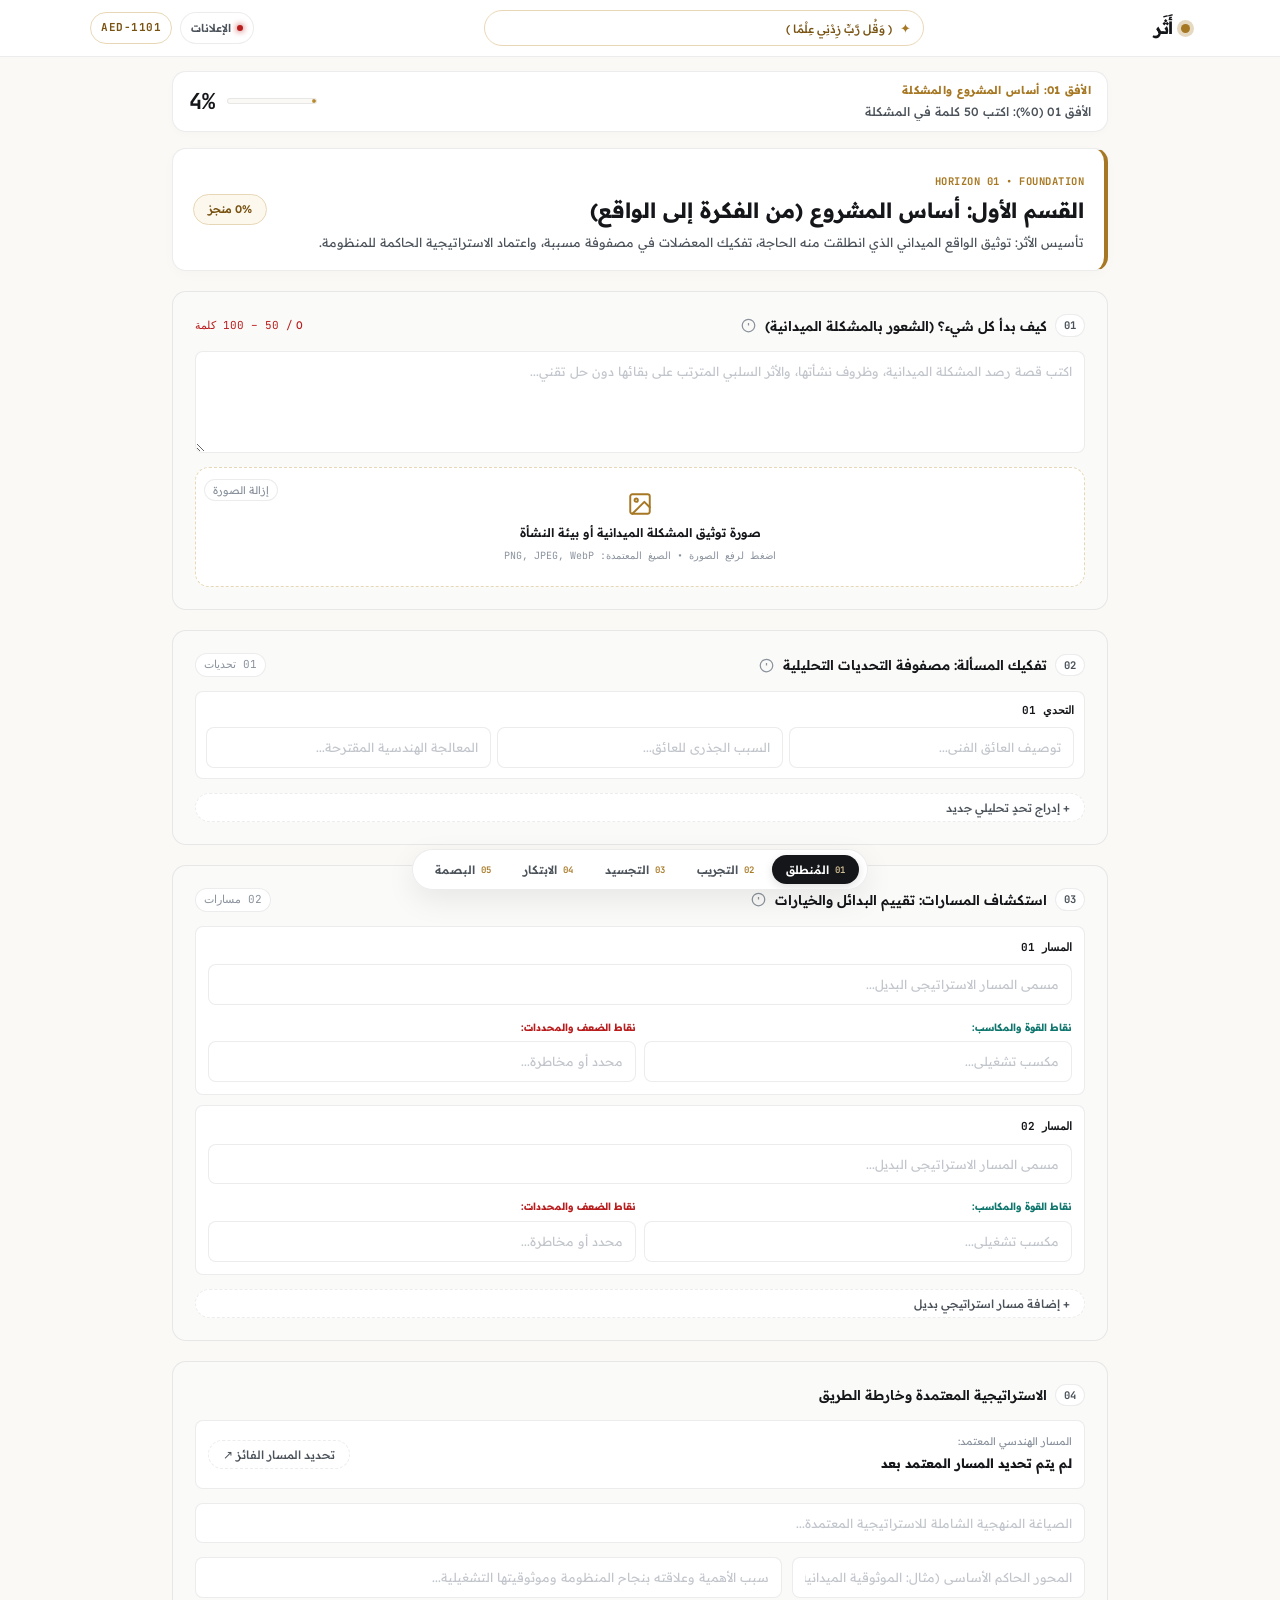
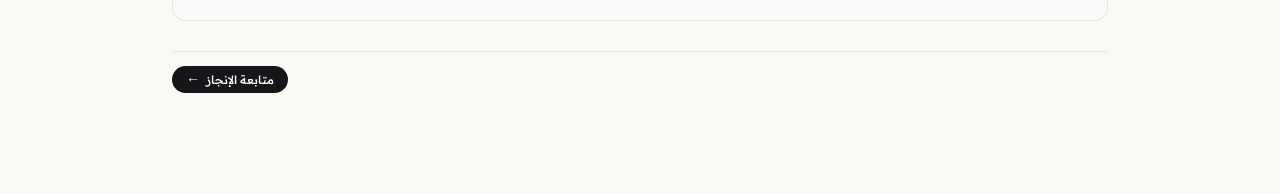
==== commit 387904ec: "Update index.html" ====
--- a/index.html
+++ b/index.html
@@ -9,7 +9,6 @@
   <link rel="preconnect" href="https://fonts.googleapis.com">
   <link rel="preconnect" href="https://fonts.gstatic.com" crossorigin>
   <link href="https://fonts.googleapis.com/css2?family=Amiri:ital,wght@0,400;0,700&family=JetBrains+Mono:wght@400;500;600;700&family=Readex+Pro:wght@300;400;500;600;700&display=swap" rel="stylesheet">
-<link rel="stylesheet" href="css/style.css?v=2">
   
   <!-- ملف الأنماط البصرية والهوية التصميمية الموحدة -->
   <link rel="stylesheet" href="css/style.css">
--- a/css/style.css
+++ b/css/style.css
@@ -1,9 +1,11 @@
 /* =========================================================================
-   أَثَـر • ATHAR DESIGN SYSTEM
+   أَثَـر • ATHAR UNIFIED DESIGN SYSTEM (MASTER STYLESHEET)
    البطولة الوطنية للابتكار والروبوت — وزارة التربية والتعليم وتنمية الموارد البشرية
    ========================================================================= */
 
-/* 1. المتغيرات والأساسيات المعمارية (Design Tokens) */
+/* =========================================================================
+   1. المتغيرات والأساسيات المعمارية (Design Tokens & Reset)
+   ========================================================================= */
 :root {
   --bg-sky: #faf9f6;
   --surface-pure: #ffffff;
@@ -63,7 +65,7 @@
   display: flex;
   flex-direction: column;
   position: relative;
-  padding-bottom: 95px; /* حيز للشريط العائم */
+  padding-bottom: 100px; /* حيز مريح للشريط السفلي العائم */
 }
 
 button, input, textarea, select {
@@ -72,7 +74,7 @@
 }
 
 /* =========================================================================
-   2. الترويسة الموحدة ومصباح البصيرة (Master Header)
+   2. الترويسة الموحدة ومصباح البصيرة (Master Header & Insight Ticker)
    ========================================================================= */
 .master-header {
   position: sticky;
@@ -120,7 +122,7 @@
   color: var(--ink-deep);
 }
 
-/* مصباح البصيرة القرآني المتدفق */
+/* مصباح البصيرة القرآني والنبوي */
 .insight-deck {
   flex: 1;
   max-width: 440px;
@@ -133,7 +135,7 @@
   align-items: center;
   gap: 8px;
   cursor: pointer;
-  transition: all 0.25s;
+  transition: all 0.25s var(--ease-smooth);
 }
 .insight-deck:hover {
   box-shadow: 0 3px 12px var(--gold-glow);
@@ -162,7 +164,7 @@
   font-size: 11.5px;
   font-weight: 500;
   color: var(--gold-deep);
-  transition: opacity 0.4s;
+  transition: opacity 0.4s var(--ease-smooth);
 }
 
 .tools-cluster {
@@ -184,7 +186,7 @@
   font-weight: 600;
   color: var(--ink-soft);
   cursor: pointer;
-  transition: all 0.2s;
+  transition: all 0.2s var(--ease-smooth);
 }
 .btn-notif:hover {
   border-color: var(--ink-deep);
@@ -311,7 +313,7 @@
   to { opacity: 1; transform: translateY(0); }
 }
 
-/* رأس الأفق */
+/* ترويسة كل أفق */
 .horizon-head {
   background: #ffffff;
   border: 1px solid var(--border-whisper);
@@ -353,7 +355,7 @@
   flex-shrink: 0;
 }
 
-/* بطاقات المراحل الهندسية داخل كل أفق */
+/* بطاقات المراحل الهندسية داخل الأفق */
 .stage-card {
   background: var(--surface-card);
   border: 1px solid var(--border-whisper);
@@ -396,7 +398,6 @@
   font-weight: 600;
 }
 
-/* شارات الرموز والأكواد */
 .badge-code {
   font-family: var(--font-code);
   font-size: 11px;
@@ -408,8 +409,27 @@
 }
 
 /* =========================================================================
-   5. الحقول النصية والنصوص الدلالية الشفافة (Inputs & Ghost Placeholders)
+   5. العناوين الدائمة والحقول والنصوص الدلالية (Form System & Ghost Placeholders)
    ========================================================================= */
+
+/* العناوين الحقلية الدائمة فوق المربعات - حل مشكلة الـ UX جذرياً */
+.field-group {
+  display: flex;
+  flex-direction: column;
+  gap: 3px;
+  width: 100%;
+}
+
+.field-label {
+  display: block;
+  font-size: 11px;
+  font-weight: 600;
+  color: var(--ink-soft);
+  margin-bottom: 2px;
+  letter-spacing: 0.1px;
+}
+
+/* الحقول النصية المعيارية */
 textarea, input[type="text"], input[type="number"], input[type="date"], select, .field-select {
   width: 100%;
   border: 1px solid var(--border-whisper);
@@ -420,7 +440,7 @@
   color: var(--ink-deep);
   background: #ffffff;
   outline: none;
-  transition: border-color 0.2s, box-shadow 0.2s;
+  transition: border-color 0.2s var(--ease-smooth), box-shadow 0.2s var(--ease-smooth);
 }
 textarea:focus, input[type="text"]:focus, input[type="number"]:focus, input[type="date"]:focus, select:focus {
   border-color: var(--border-focus);
@@ -431,7 +451,7 @@
   min-height: 64px;
 }
 
-/* نصوص دلالية إرشادية نصف شفافة تختفي فور النقر أو التركيز */
+/* نصوص دلالية إرشادية باهتة تختفي فور النقر أو التركيز */
 input::placeholder, textarea::placeholder {
   color: var(--ink-subtle);
   opacity: 0.52;
@@ -442,7 +462,7 @@
   opacity: 0 !important;
 }
 
-/* عدادات الكلمات */
+/* عداد الكلمات المندمج */
 .word-meter {
   font-family: var(--font-code);
   font-size: 11px;
@@ -454,7 +474,7 @@
 .word-meter.in-range { color: var(--emerald-serene); font-weight: 600; }
 .word-meter.out-range { color: var(--red-alert); }
 
-/* التيارات العمودية والبطاقات الفارغة */
+/* التيارات العمودية والبطاقات التمهيدية الفارغة */
 .vertical-stream {
   display: flex;
   flex-direction: column;
@@ -474,7 +494,7 @@
   gap: 4px;
 }
 
-/* مصفوفة الأفق 01 */
+/* مسارات الأفق 01 */
 .adopted-selection-banner {
   background: #ffffff;
   border: 1px solid var(--border-whisper);
@@ -504,7 +524,7 @@
   .grid-pillar { grid-template-columns: 1fr; }
 }
 
-/* زر التلميح */
+/* زر التلميح الموضعي */
 .beacon-btn {
   width: 18px;
   height: 18px;
@@ -517,7 +537,7 @@
   color: var(--ink-subtle);
   cursor: pointer;
   flex-shrink: 0;
-  transition: transform 0.2s, color 0.2s;
+  transition: transform 0.2s var(--ease-smooth), color 0.2s var(--ease-smooth);
 }
 .beacon-btn:hover { color: var(--gold-primary); transform: scale(1.15); }
 .beacon-btn svg { width: 15px; height: 15px; }
@@ -622,7 +642,7 @@
 }
 
 /* =========================================================================
-   7. مسرح الإسقاط المكاني التفاعلي للمجسم (Spatial Pinning Theater)
+   7. مسرح الإسقاط المكاني التفاعلي للمجسم (Hardware Pinning Theater)
    ========================================================================= */
 .stage-viewport-boundary {
   position: relative;
@@ -773,7 +793,7 @@
   align-items: center;
   gap: 6px;
   flex-shrink: 0;
-  transition: all 0.2s;
+  transition: all 0.2s var(--ease-smooth);
 }
 .bom-chip-token.is-located {
   background: var(--gold-soft);
@@ -1012,7 +1032,7 @@
   display: inline-flex;
   align-items: center;
   gap: 6px;
-  transition: all 0.2s;
+  transition: all 0.2s var(--ease-smooth);
   text-decoration: none;
 }
 .btn-append-atom:hover {
@@ -1329,45 +1349,3 @@
   white-space: normal;
 }
 #masterTooltip.visible { opacity: 1; visibility: visible; transform: translateY(0); }
-function renderChallenges() {
-  const stream = document.getElementById('h1_challenges_stream');
-  if (!stream) return;
-  stream.innerHTML = '';
-
-  state.h1.challenges.forEach((ch, idx) => {
-    const row = document.createElement('div');
-    row.style.cssText = "background:#fff; border:1px solid var(--border-whisper); border-radius:var(--radius-sm); padding:12px; display:flex; flex-direction:column; gap:8px;";
-    row.innerHTML = `
-      <div style="display:flex; justify-content:space-between; align-items:center; border-bottom:1px solid var(--border-whisper); padding-bottom:6px;">
-        <span style="font-family:var(--font-code); font-size:11px; font-weight:700;">التحدي ${String(idx+1).padStart(2,'0')}</span>
-        ${state.h1.challenges.length > 1 ? `
-          <div>
-            <button type="button" class="btn-discrete-del" onclick="armDel('ch_del_${idx}', 'ch_conf_${idx}')" id="ch_del_${idx}">استبعاد</button>
-            <div class="confirm-deck" id="ch_conf_${idx}">
-              <button type="button" class="btn-affirm" onclick="removeChallenge(${idx})">تأكيد</button>
-              <button type="button" class="btn-cancel" onclick="disarmDel('ch_del_${idx}', 'ch_conf_${idx}')">تراجع</button>
-            </div>
-          </div>
-        ` : ''}
-      </div>
-      <div style="display:grid; grid-template-columns:repeat(auto-fit, minmax(180px, 1fr)); gap:8px;">
-        <div class="field-group">
-          <label class="field-label">توصيف العائق الفني بدقة:</label>
-          <input type="text" placeholder="مثال: فقدان الاتصال اللحظي في الأماكن المغلقة..." value="${esc(ch.challenge)}" oninput="state.h1.challenges[${idx}].challenge=this.value; persistState();">
-        </div>
-        <div class="field-group">
-          <label class="field-label">السبب الجذري للعائق:</label>
-          <input type="text" placeholder="تفسير العوامل الفيزيائية أو البرمجية المسببة..." value="${esc(ch.analysis)}" oninput="state.h1.challenges[${idx}].analysis=this.value; persistState();">
-        </div>
-        <div class="field-group">
-          <label class="field-label">المعالجة الهندسية المقترحة:</label>
-          <input type="text" placeholder="كيف ستتعامل المنظومة مع هذا التحدي؟" value="${esc(ch.solution)}" oninput="state.h1.challenges[${idx}].solution=this.value; persistState();">
-        </div>
-      </div>
-    `;
-    stream.appendChild(row);
-  });
-
-  const countEl = document.getElementById('h1_ch_count');
-  if (countEl) countEl.innerText = `${String(state.h1.challenges.length).padStart(2,'0')} تحديات`;
-                                     }
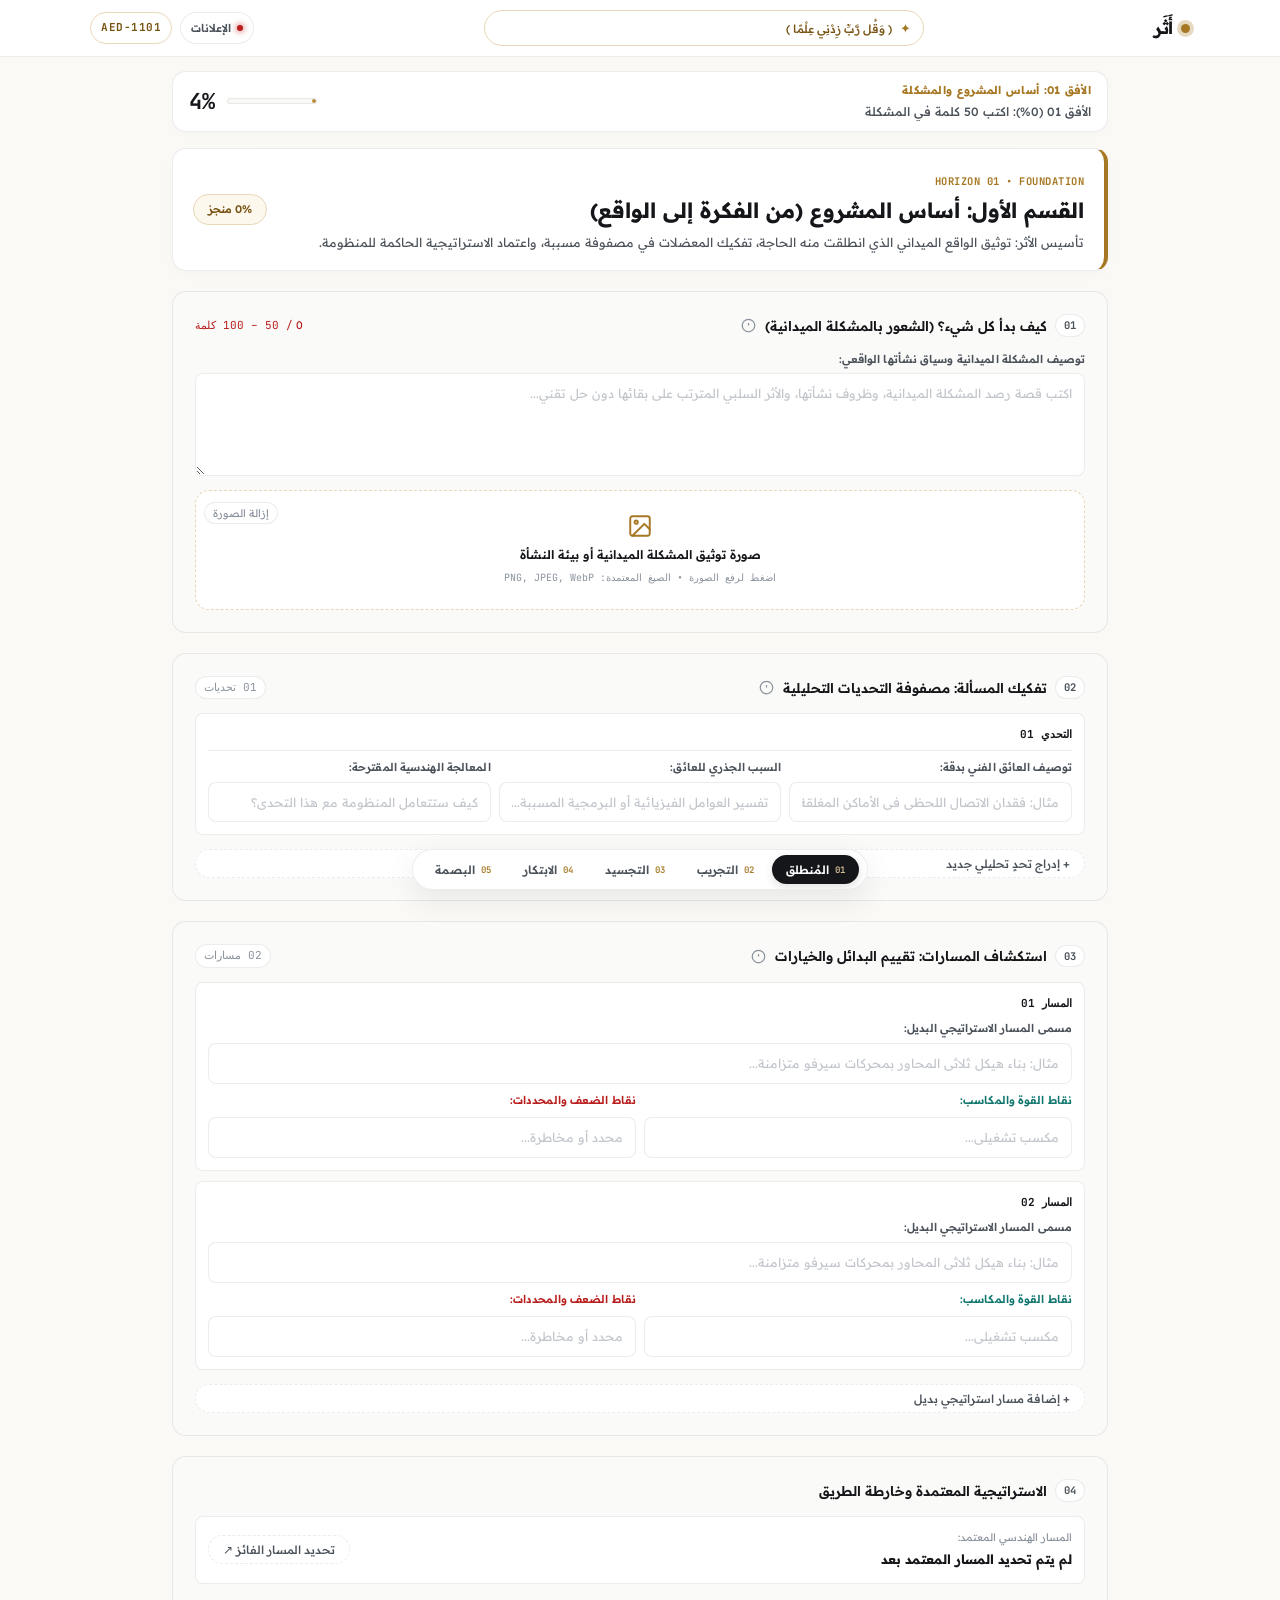
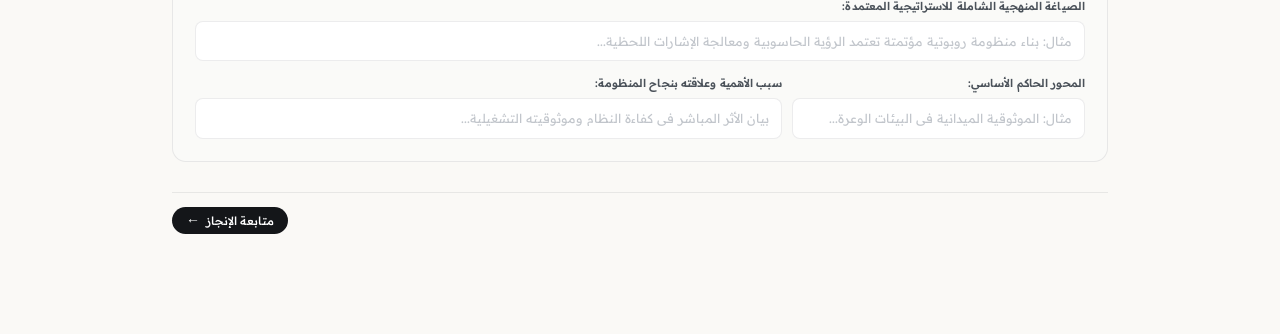
==== commit 2a79e13c: "Update index.html" ====
--- a/index.html
+++ b/index.html
@@ -9,9 +9,9 @@
   <link rel="preconnect" href="https://fonts.googleapis.com">
   <link rel="preconnect" href="https://fonts.gstatic.com" crossorigin>
   <link href="https://fonts.googleapis.com/css2?family=Amiri:ital,wght@0,400;0,700&family=JetBrains+Mono:wght@400;500;600;700&family=Readex+Pro:wght@300;400;500;600;700&display=swap" rel="stylesheet">
-  
-  <!-- ملف الأنماط البصرية والهوية التصميمية الموحدة -->
-  <link rel="stylesheet" href="css/style.css">
+
+  <!-- ملف الأنماط البصرية والهوية التصميمية الموحدة مع كسر الذاكرة المخبأة -->
+  <link rel="stylesheet" href="css/style.css?v=2">
 </head>
 <body>
 
@@ -91,7 +91,10 @@
           </div>
         </div>
 
-        <textarea id="h1_narration" rows="4" placeholder="اكتب قصة رصد المشكلة الميدانية، وظروف نشأتها، والأثر السلبي المترتب على بقائها دون حل تقني..." oninput="evaluateOriginWords()"></textarea>
+        <div class="field-group">
+          <label class="field-label">توصيف المشكلة الميدانية وسياق نشأتها الواقعي:</label>
+          <textarea id="h1_narration" rows="4" placeholder="اكتب قصة رصد المشكلة الميدانية، وظروف نشأتها، والأثر السلبي المترتب على بقائها دون حل تقني..." oninput="evaluateOriginWords()"></textarea>
+        </div>
 
         <!-- مسرح صورة واقع المشكلة الموحد -->
         <div class="media-shelf" onclick="document.getElementById('h1_img_file').click()">
@@ -126,7 +129,7 @@
               <svg viewBox="0 0 24 24" fill="none" stroke="currentColor" stroke-width="2"><circle cx="12" cy="12" r="10"/><line x1="12" y1="8" x2="12" y2="12"/><line x1="12" y1="16" x2="12.01" y2="16"/></svg>
             </button>
           </div>
-          <span class="badge-code" id="h1_ch_count">01 تحديات</span>
+          <span class="badge-code" id="h1_ch_count">00 تحديات</span>
         </div>
 
         <div id="h1_challenges_stream" class="vertical-stream"></div>
@@ -143,7 +146,7 @@
               <svg viewBox="0 0 24 24" fill="none" stroke="currentColor" stroke-width="2"><circle cx="12" cy="12" r="10"/><line x1="12" y1="8" x2="12" y2="12"/><line x1="12" y1="16" x2="12.01" y2="16"/></svg>
             </button>
           </div>
-          <span class="badge-code" id="h1_st_count">02 مسارات</span>
+          <span class="badge-code" id="h1_st_count">00 مسارات</span>
         </div>
 
         <div id="h1_strategies_stream" class="vertical-stream"></div>
@@ -167,14 +170,24 @@
           <button type="button" class="btn-append-atom" onclick="openAdoptedPickerModal()">تحديد المسار الفائز ↗</button>
         </div>
 
-        <input type="text" id="h1_statement" placeholder="الصياغة المنهجية الشاملة للاستراتيجية المعتمدة..." oninput="persistState()">
+        <div class="field-group">
+          <label class="field-label">الصياغة المنهجية الشاملة للاستراتيجية المعتمدة:</label>
+          <input type="text" id="h1_statement" placeholder="مثال: بناء منظومة روبوتية مؤتمتة تعتمد الرؤية الحاسوبية ومعالجة الإشارات اللحظية..." oninput="persistState()">
+        </div>
 
         <div class="grid-pillar">
-          <input type="text" id="h1_pillar_axis" placeholder="المحور الحاكم الأساسي (مثال: الموثوقية الميدانية في البيئات الوعرة)..." oninput="persistState()">
-          <input type="text" id="h1_pillar_reason" placeholder="سبب الأهمية وعلاقته بنجاح المنظومة وموثوقيتها التشغيلية..." oninput="persistState()">
-        </div>
-      </section>
-
+          <div class="field-group">
+            <label class="field-label">المحور الحاكم الأساسي:</label>
+            <input type="text" id="h1_pillar_axis" placeholder="مثال: الموثوقية الميدانية في البيئات الوعرة..." oninput="persistState()">
+          </div>
+          <div class="field-group">
+            <label class="field-label">سبب الأهمية وعلاقته بنجاح المنظومة:</label>
+            <input type="text" id="h1_pillar_reason" placeholder="بيان الأثر المباشر في كفاءة النظام وموثوقيته التشغيلية..." oninput="persistState()">
+          </div>
+        </div>
+      </section>
+
+      <!-- ذيل الأفق 01 (سهم المتابعة مضبوط يساراً) -->
       <footer class="horizon-nav-footer">
         <span></span>
         <button type="button" class="btn-append-atom btn-next-action" onclick="switchHorizon(1)">
@@ -206,6 +219,7 @@
 
       <button type="button" class="btn-append-atom btn-center" onclick="appendTrialCard()">+ إدراج تجربة جديدة</button>
 
+      <!-- ذيل الأفق 02 (العودة يميناً والمتابعة يساراً) -->
       <footer class="horizon-nav-footer">
         <button type="button" class="btn-append-atom" onclick="switchHorizon(0)">
           <span class="arrow-glyph">→</span>
@@ -325,6 +339,7 @@
         <div class="evolution-quad-grid" id="h3_evolution_grid"></div>
       </section>
 
+      <!-- ذيل الأفق 03 (العودة يميناً والمتابعة يساراً) -->
       <footer class="horizon-nav-footer">
         <button type="button" class="btn-append-atom" onclick="switchHorizon(1)">
           <span class="arrow-glyph">→</span>
@@ -365,7 +380,7 @@
             <svg width="28" height="28" viewBox="0 0 24 24" fill="none" stroke="var(--gold-primary)" stroke-width="1.8" stroke-linecap="round" stroke-linejoin="round">
               <rect x="3" y="3" width="7" height="6" rx="1.5"/>
               <path d="M6.5 9v4a3 3 0 0 0 3 3h4.5"/>
-              <polyline points="11.5 13.5 14 16 11.5 18.5"/>
+              <polyline points="11.5 13.5 14 16 11.5" />
               <rect x="14" y="12" width="7" height="8" rx="1.5"/>
             </svg>
             <span class="upload-main-text">المخطط الانسيابي العام لمنطق النظام</span>
@@ -392,18 +407,31 @@
           </div>
         </div>
 
-        <input type="text" id="h4_algo_name" placeholder="اسم الخوارزمية البرمجية (مثال: PID Controller لمعادلة الاتزان)..." oninput="persistState()">
-        <input type="text" id="h4_algo_problem" placeholder="المعضلة الفنية التي تعالجها الخوارزمية في عمل الروبوت..." oninput="persistState()">
-
-        <div class="code-terminal-box">
-          <div class="terminal-meta-bar">
-            <span>CORE ALGORITHM SOURCE CODE</span>
-            <span>UTF-8 • MONO</span>
-          </div>
-          <textarea id="h4_algo_code" class="terminal-textarea" placeholder="// كتابة الشفرة البرمجية المكتوبة بأيدي الفريق بلغة البرمجة المعتمدة..." oninput="persistState()"></textarea>
-        </div>
-
-        <textarea rows="3" id="h4_algo_logic" placeholder="تفكيك المنطق الهندسي (المدخلات، العمليات والمعادلات الرياضية، شروط القرار، والمخرجات)..." oninput="persistState()"></textarea>
+        <div class="field-group">
+          <label class="field-label">اسم الخوارزمية البرمجية:</label>
+          <input type="text" id="h4_algo_name" placeholder="مثال: PID Controller لمعادلة الاتزان اللحظي..." oninput="persistState()">
+        </div>
+
+        <div class="field-group">
+          <label class="field-label">المعضلة الفنية التي تعالجها الخوارزمية:</label>
+          <input type="text" id="h4_algo_problem" placeholder="توصيف الخلل الميداني أو الرياضي الذي صممت الخوارزمية لتصحيحه..." oninput="persistState()">
+        </div>
+
+        <div class="field-group">
+          <label class="field-label" style="font-weight:700;">الشفرة المصدرية المكتوبة بلغة البرمجة المعتمدة:</label>
+          <div class="code-terminal-box">
+            <div class="terminal-meta-bar">
+              <span>CORE ALGORITHM SOURCE CODE</span>
+              <span>UTF-8 • MONO</span>
+            </div>
+            <textarea id="h4_algo_code" class="terminal-textarea" placeholder="// كتابة الشفرة البرمجية المكتوبة بأيدي الفريق بلغة البرمجة المعتمدة..." oninput="persistState()"></textarea>
+          </div>
+        </div>
+
+        <div class="field-group">
+          <label class="field-label">تفكيك المنطق الهندسي (المدخلات، العمليات والمعادلات، شروط القرار، والمخرجات):</label>
+          <textarea rows="3" id="h4_algo_logic" placeholder="تفكيك خطوات المعالجة البرمجية بالتفصيل الهندسي المنضبط..." oninput="persistState()"></textarea>
+        </div>
       </section>
 
       <!-- 03: ابتكارات التصنيع الرقمي CAD vs Real -->
@@ -434,6 +462,7 @@
         <button type="button" class="btn-append-atom" onclick="appendAiItem()">+ إضافة دراسة حالة أداة ذكاء اصطناعي</button>
       </section>
 
+      <!-- ذيل الأفق 04 (العودة يميناً والمتابعة يساراً) -->
       <footer class="horizon-nav-footer">
         <button type="button" class="btn-append-atom" onclick="switchHorizon(2)">
           <span class="arrow-glyph">→</span>
@@ -491,6 +520,7 @@
         <div id="h5_fp_panes"></div>
       </section>
 
+      <!-- ذيل الأفق 05 (العودة يميناً وشارة الختام) -->
       <footer class="horizon-nav-footer">
         <button type="button" class="btn-append-atom" onclick="switchHorizon(3)">
           <span class="arrow-glyph">→</span>
@@ -535,7 +565,7 @@
        5. النوافذ المنبثقة التفاعلية (Modals & Menus)
        ============================================================ -->
 
-  <!-- القائمة الدائرية الشعاعية لدبابيس الإسقاط (The Radial Pie Menu) -->
+  <!-- القائمة الدائرية الشعاعية لدبابيس الإسقاط (The Radial Pie Menu) مع زر "نقل" -->
   <div class="radial-pie-scrim" id="radialScrim" onclick="closeRadialMenu(event)">
     <div class="radial-menu-wheel" id="radialWheel">
       <div class="pie-center-hub">
@@ -544,7 +574,7 @@
       </div>
       <button type="button" class="pie-sector-petal petal-top" onclick="triggerRadialAction('relocate')">
         <span class="petal-icon">✥</span>
-        <span class="petal-label">تحريك</span>
+        <span class="petal-label">نقل</span>
       </button>
       <button type="button" class="pie-sector-petal petal-right" onclick="triggerRadialAction('inspect')">
         <span class="petal-icon">ⓘ</span>
@@ -642,10 +672,10 @@
     </div>
   </div>
 
-  <!-- ربط ملفات الجافاسكريبت المنفصلة المعيارية -->
-  <script src="js/config.js"></script>
-  <script src="js/pinning.js"></script>
-  <script src="js/app.js"></script>
+  <!-- ربط ملفات الجافاسكريبت المنفصلة المعيارية مع كسر الذاكرة المخبأة -->
+  <script src="js/config.js?v=2"></script>
+  <script src="js/pinning.js?v=2"></script>
+  <script src="js/app.js?v=2"></script>
 
 </body>
-          </html>
+  </html>
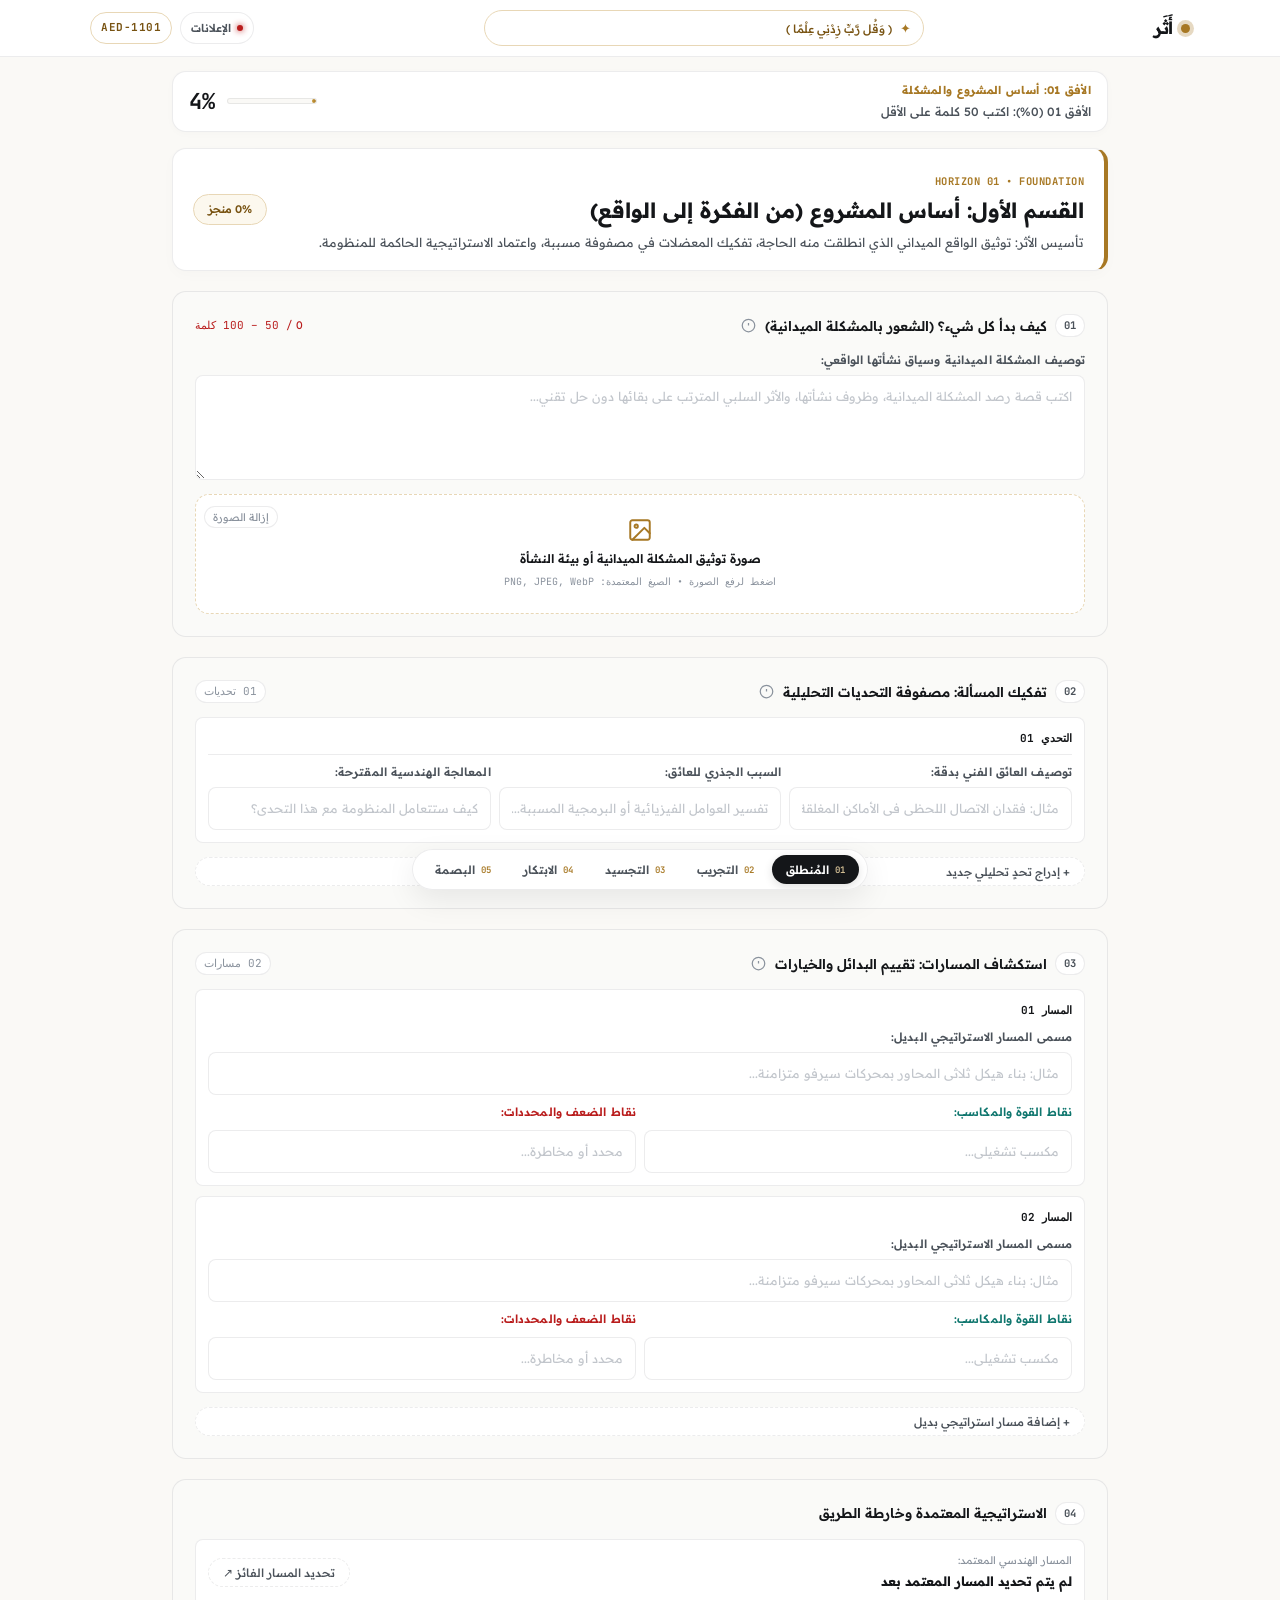
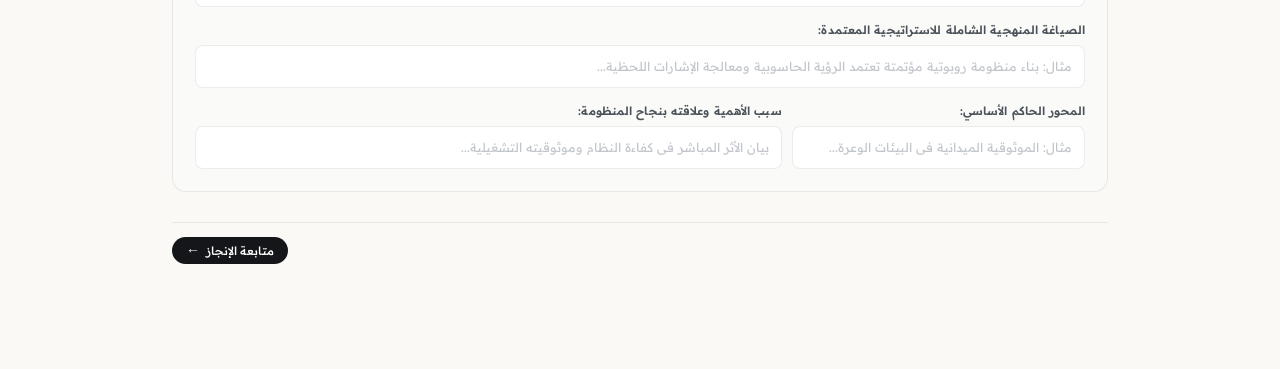
==== commit a84dbb3f: "Update index.html" ====
--- a/index.html
+++ b/index.html
@@ -380,7 +380,7 @@
             <svg width="28" height="28" viewBox="0 0 24 24" fill="none" stroke="var(--gold-primary)" stroke-width="1.8" stroke-linecap="round" stroke-linejoin="round">
               <rect x="3" y="3" width="7" height="6" rx="1.5"/>
               <path d="M6.5 9v4a3 3 0 0 0 3 3h4.5"/>
-              <polyline points="11.5 13.5 14 16 11.5" />
+              <polyline points="11.5 13.5 14 16 11.5 18.5" />
               <rect x="14" y="12" width="7" height="8" rx="1.5"/>
             </svg>
             <span class="upload-main-text">المخطط الانسيابي العام لمنطق النظام</span>
--- a/css/style.css
+++ b/css/style.css
@@ -1,5 +1,5 @@
 /* =========================================================================
-   أَثَـر • ATHAR UNIFIED DESIGN SYSTEM (MASTER STYLESHEET)
+   أَثَـر • ATHAR UNIFIED DESIGN SYSTEM (DEFINITIVE MASTER STYLESHEET)
    البطولة الوطنية للابتكار والروبوت — وزارة التربية والتعليم وتنمية الموارد البشرية
    ========================================================================= */
 
@@ -65,7 +65,7 @@
   display: flex;
   flex-direction: column;
   position: relative;
-  padding-bottom: 100px; /* حيز مريح للشريط السفلي العائم */
+  padding-bottom: 105px; /* حيز مريح جداً للشريط السفلي العائم */
 }
 
 button, input, textarea, select {
@@ -409,20 +409,20 @@
 }
 
 /* =========================================================================
-   5. العناوين الدائمة والحقول والنصوص الدلالية (Form System & Ghost Placeholders)
+   5. نظام العناوين الدائمة والحقول والنصوص الدلالية (Form System & Ghost Placeholders)
    ========================================================================= */
 
-/* العناوين الحقلية الدائمة فوق المربعات - حل مشكلة الـ UX جذرياً */
+/* العناوين الحقلية الدائمة فوق المربعات لضمان أقصى درجات الوضوح والـ UX */
 .field-group {
   display: flex;
   flex-direction: column;
-  gap: 3px;
+  gap: 4px;
   width: 100%;
 }
 
 .field-label {
   display: block;
-  font-size: 11px;
+  font-size: 11.5px;
   font-weight: 600;
   color: var(--ink-soft);
   margin-bottom: 2px;
@@ -434,7 +434,7 @@
   width: 100%;
   border: 1px solid var(--border-whisper);
   border-radius: var(--radius-sm);
-  padding: 9px 12px;
+  padding: 10px 12px;
   font-size: 12.5px;
   line-height: 1.65;
   color: var(--ink-deep);
@@ -448,10 +448,10 @@
 }
 textarea {
   resize: vertical;
-  min-height: 64px;
-}
-
-/* نصوص دلالية إرشادية باهتة تختفي فور النقر أو التركيز */
+  min-height: 68px;
+}
+
+/* نصوص دلالية إرشادية شبه شفافة تختفي فور النقر أو التركيز */
 input::placeholder, textarea::placeholder {
   color: var(--ink-subtle);
   opacity: 0.52;
@@ -591,7 +591,7 @@
   object-fit: contain;
 }
 
-/* منصة إزالة الصورة بنظام التأكيد المهدّأ */
+/* منصة إزالة الصورة وتأكيد الحذف بخطوتين */
 .del-btn-container {
   position: absolute;
   top: 8px;
@@ -642,8 +642,40 @@
 }
 
 /* =========================================================================
-   7. مسرح الإسقاط المكاني التفاعلي للمجسم (Hardware Pinning Theater)
+   7. تجاوب شبكة المكونات (BOM) على الهواتف ومسرح الإسقاط المكاني
    ========================================================================= */
+
+/* شبكة مدخلات المكونات المتجاوبة بالكامل على الهواتف والشاشات الصغيرة */
+.bom-grid-responsive {
+  display: grid;
+  grid-template-columns: 1.5fr 1.2fr 0.8fr 0.8fr;
+  gap: 8px;
+}
+
+@media (max-width: 680px) {
+  .bom-grid-responsive {
+    grid-template-columns: 1fr 1fr;
+    gap: 10px;
+  }
+  .bom-grid-responsive .field-full-mobile {
+    grid-column: span 2;
+  }
+}
+
+.bom-grid-sub {
+  display: grid;
+  grid-template-columns: 1fr 1fr;
+  gap: 8px;
+}
+
+@media (max-width: 680px) {
+  .bom-grid-sub {
+    grid-template-columns: 1fr;
+    gap: 10px;
+  }
+}
+
+/* مسرح الإسقاط المكاني للنموذج النهائي */
 .stage-viewport-boundary {
   position: relative;
   width: 100%;
@@ -725,7 +757,7 @@
   pointer-events: none;
 }
 
-/* المؤشرات الهندسية */
+/* دبابيس المؤشرات الهندسية */
 .pin-specimen-node {
   position: absolute;
   transform: translate(-50%, -50%);
@@ -865,7 +897,62 @@
 }
 
 /* =========================================================================
-   8. محرر طرفية الكود والتصنيع الرقمي (Terminal & Fabrication)
+   8. شاشة التبديل والمبادلة المتناغمة (The Smart Swap Dialog Card)
+   ========================================================================= */
+.swap-comparison-deck {
+  background: var(--gold-soft);
+  border: 1px solid var(--gold-border);
+  border-radius: var(--radius-md);
+  padding: 14px;
+  display: flex;
+  flex-direction: column;
+  gap: 10px;
+}
+
+.swap-comparison-nodes {
+  display: grid;
+  grid-template-columns: 1fr 1fr;
+  gap: 8px;
+}
+
+@media (max-width: 500px) {
+  .swap-comparison-nodes {
+    grid-template-columns: 1fr;
+  }
+}
+
+.swap-node-badge {
+  background: #ffffff;
+  border: 1px solid var(--border-whisper);
+  border-radius: var(--radius-sm);
+  padding: 8px 10px;
+  display: flex;
+  flex-direction: column;
+  gap: 2px;
+}
+
+.swap-action-card-btn {
+  width: 100%;
+  background: #ffffff;
+  border: 1px solid var(--border-whisper);
+  border-radius: var(--radius-sm);
+  padding: 12px 14px;
+  cursor: pointer;
+  display: flex;
+  justify-content: space-between;
+  align-items: center;
+  gap: 10px;
+  text-align: right;
+  transition: all 0.2s var(--ease-smooth);
+}
+
+.swap-action-card-btn:hover {
+  border-color: var(--gold-primary);
+  background: var(--gold-soft);
+}
+
+/* =========================================================================
+   9. محرر طرفية الكود والتصنيع الرقمي (Terminal & Fabrication)
    ========================================================================= */
 .code-terminal-box {
   background: #141619;
@@ -921,7 +1008,7 @@
 }
 
 /* =========================================================================
-   9. هوية الفريق وبصمات الأثر (Team Identity & Footprints)
+   10. هوية الفريق وبصمات الأثر (Team Identity & Footprints)
    ========================================================================= */
 .team-size-picker {
   display: inline-flex;
@@ -1009,7 +1096,7 @@
 }
 
 /* =========================================================================
-   10. أزرار التنقل وشريط الأفق السفلي (Navigation & Floating Dock)
+   11. أزرار التنقل وشريط الأفق السفلي (Navigation & Floating Dock)
    ========================================================================= */
 .horizon-nav-footer {
   display: flex;
@@ -1121,7 +1208,7 @@
 }
 
 /* =========================================================================
-   11. القائمة الدائرية والنوافذ المنبثقة (Modals & Radial Pie Menu)
+   12. القائمة الدائرية والنوافذ المنبثقة (Modals & Radial Pie Menu)
    ========================================================================= */
 
 /* القائمة الدائرية الشعاعية */
